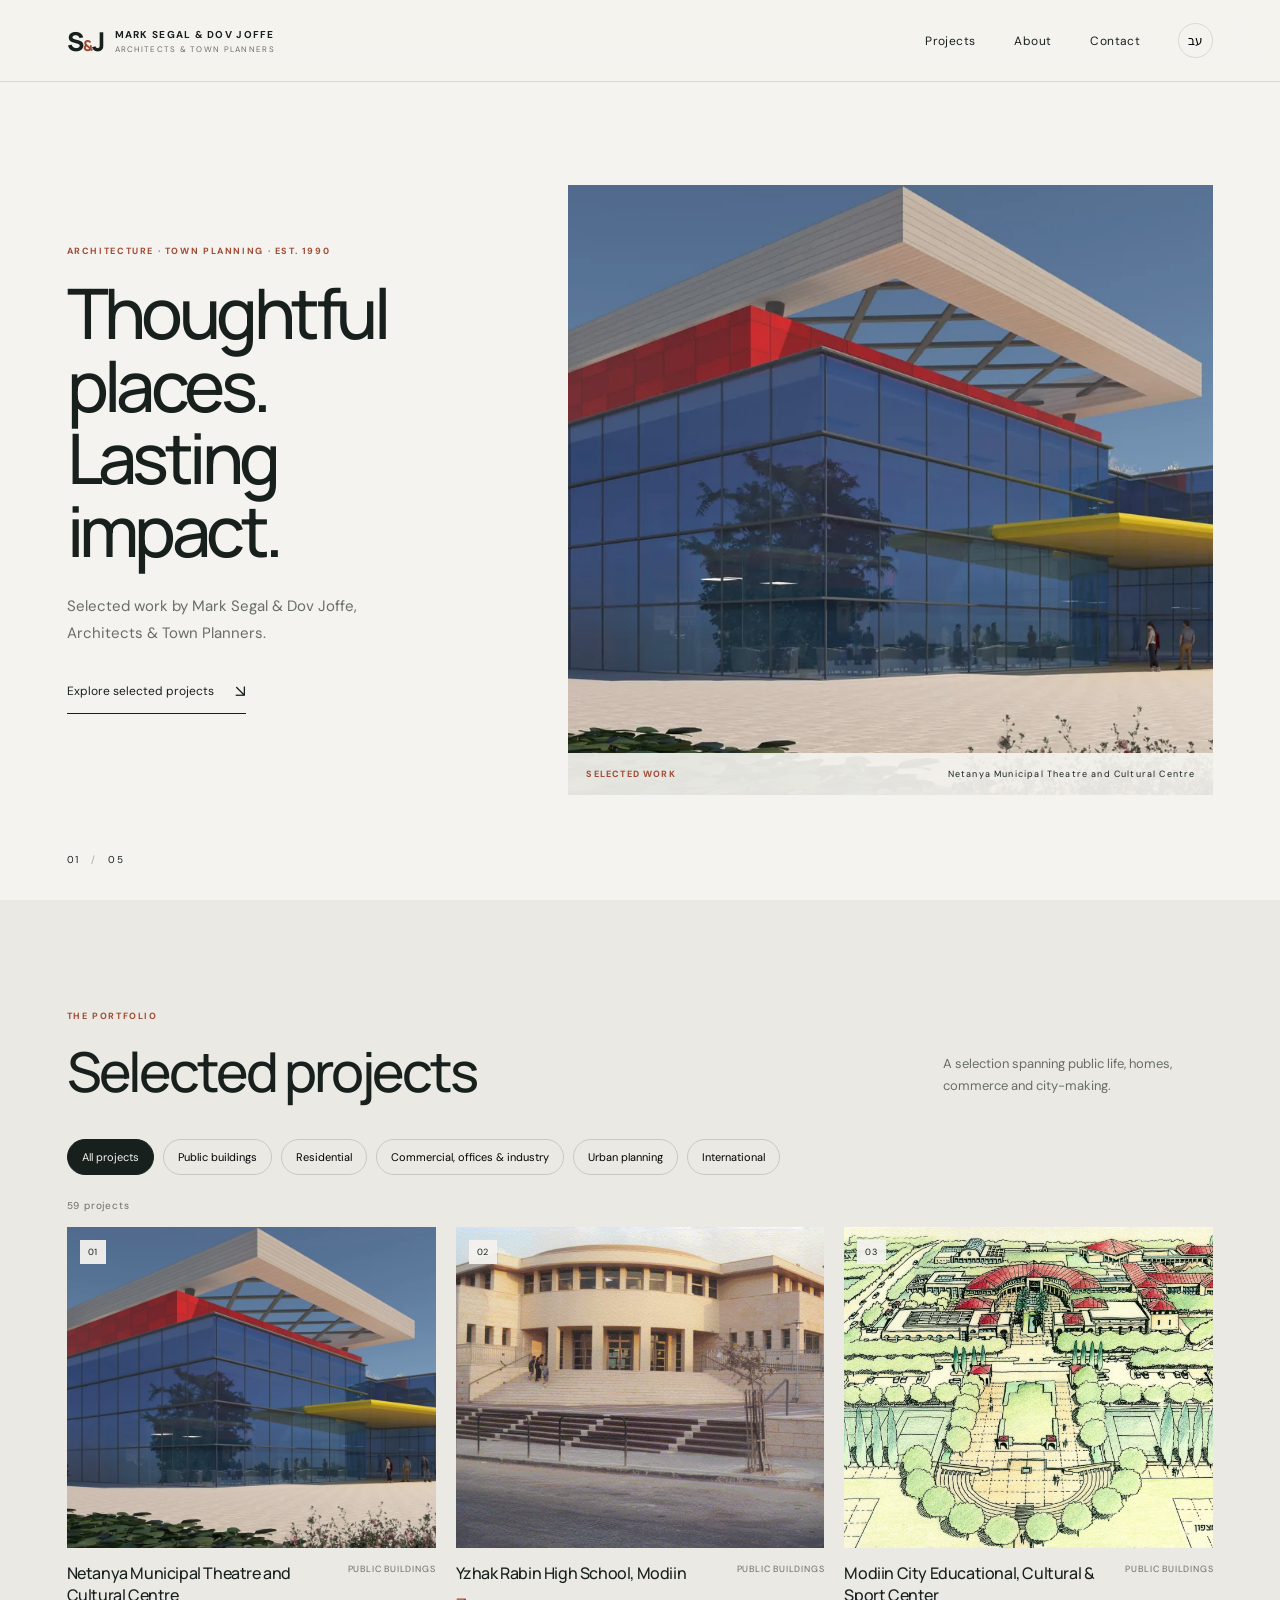
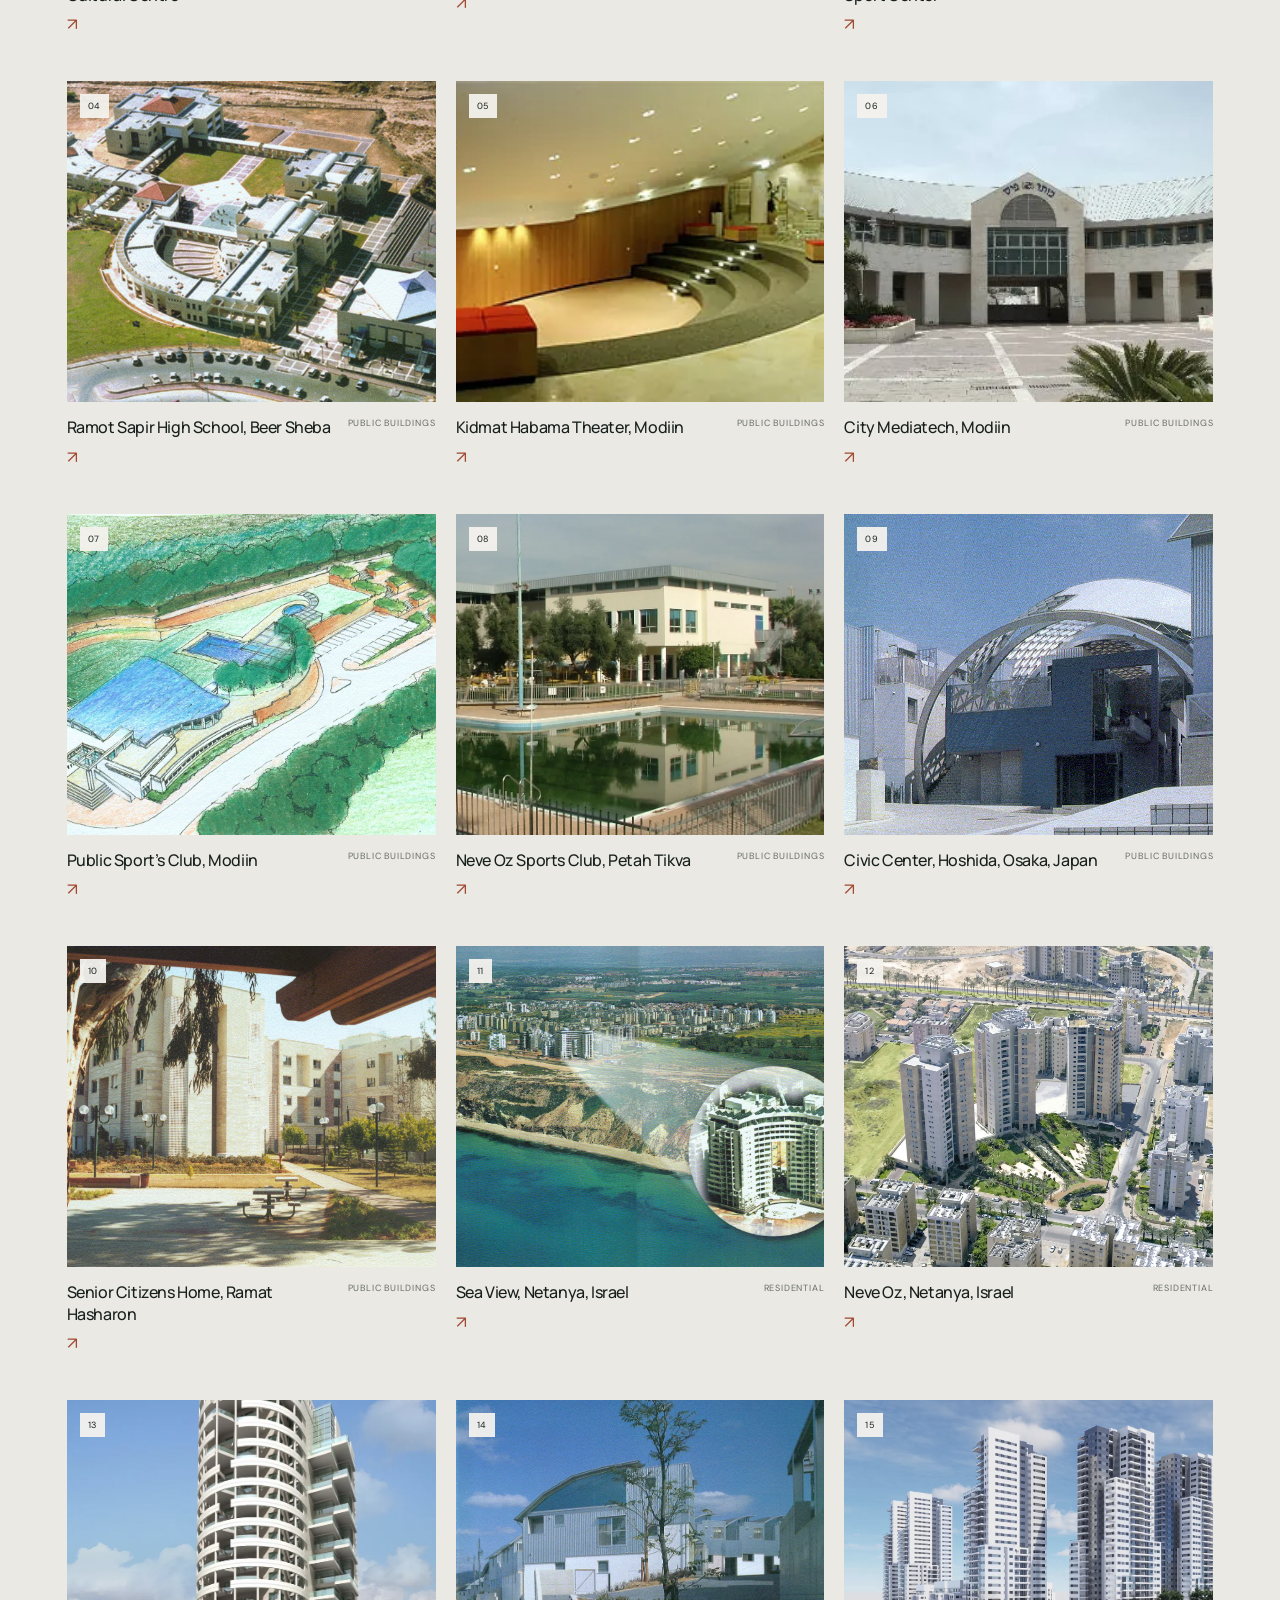
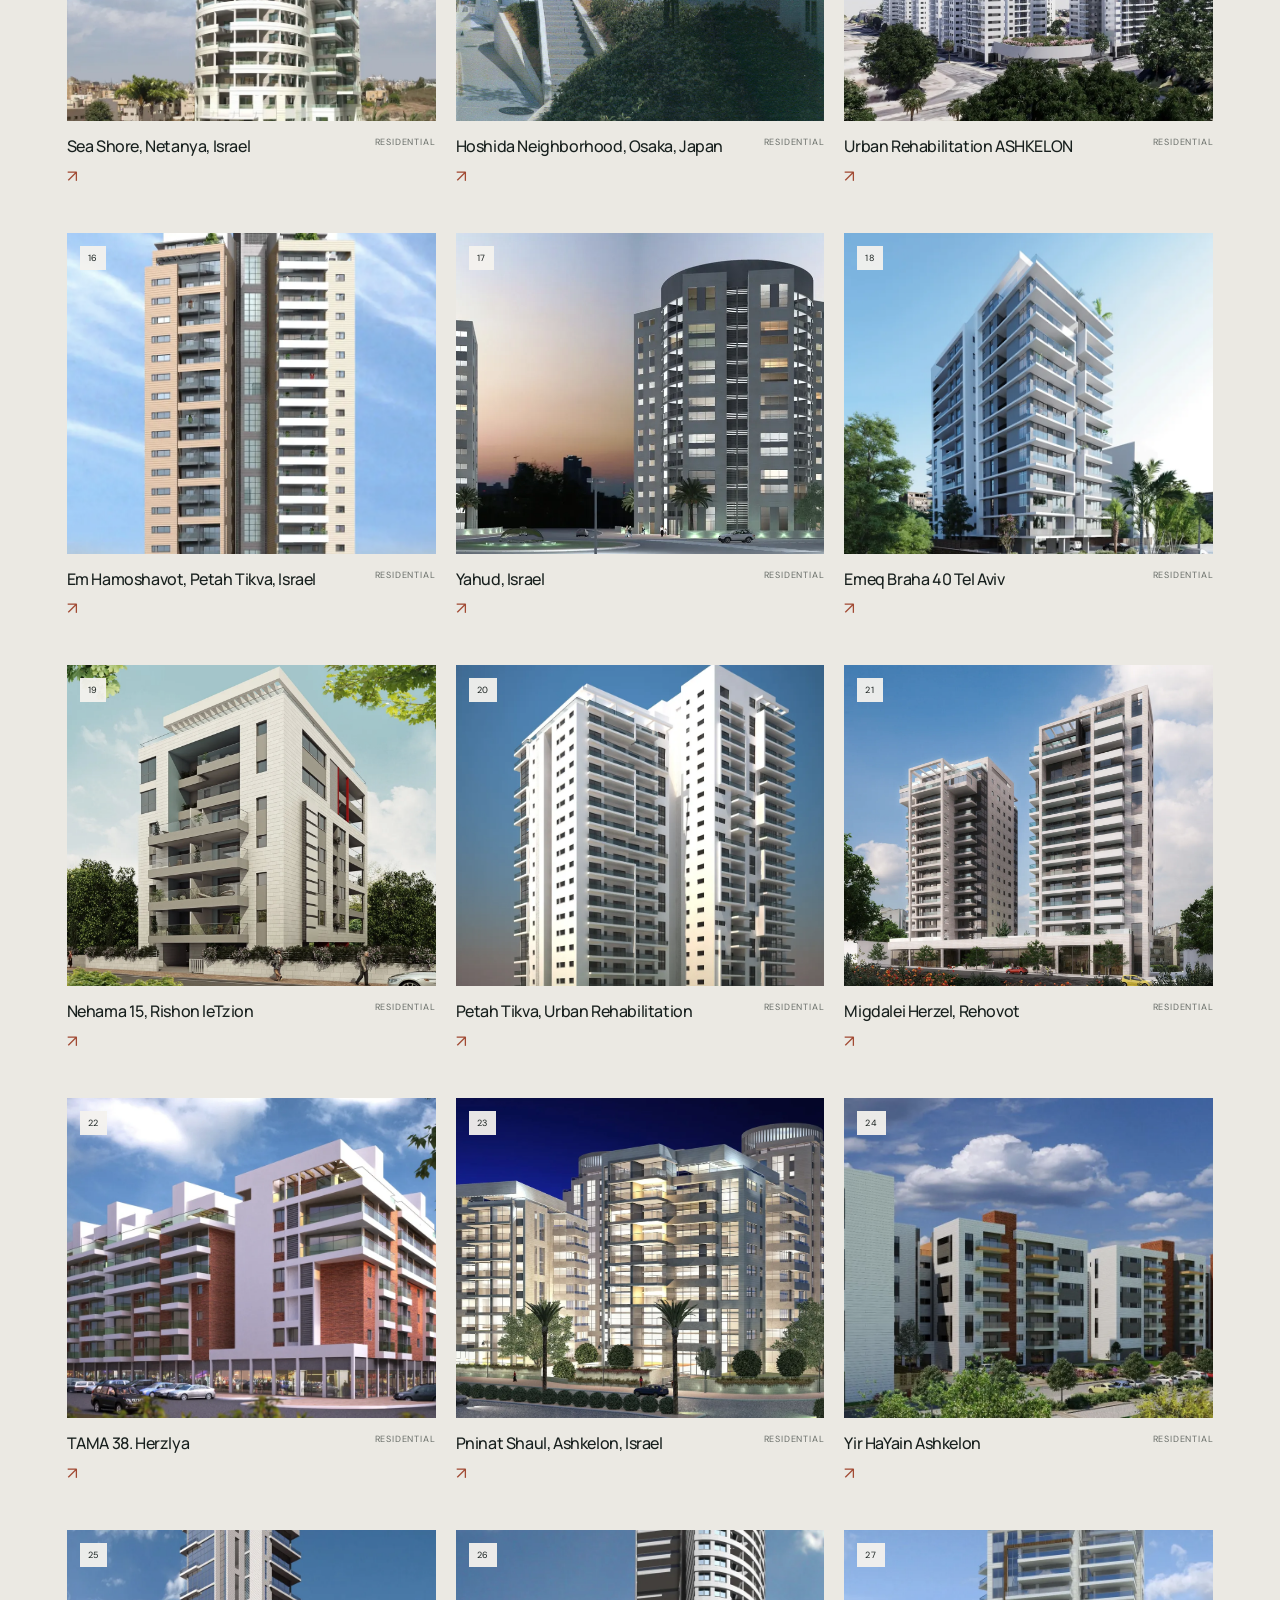
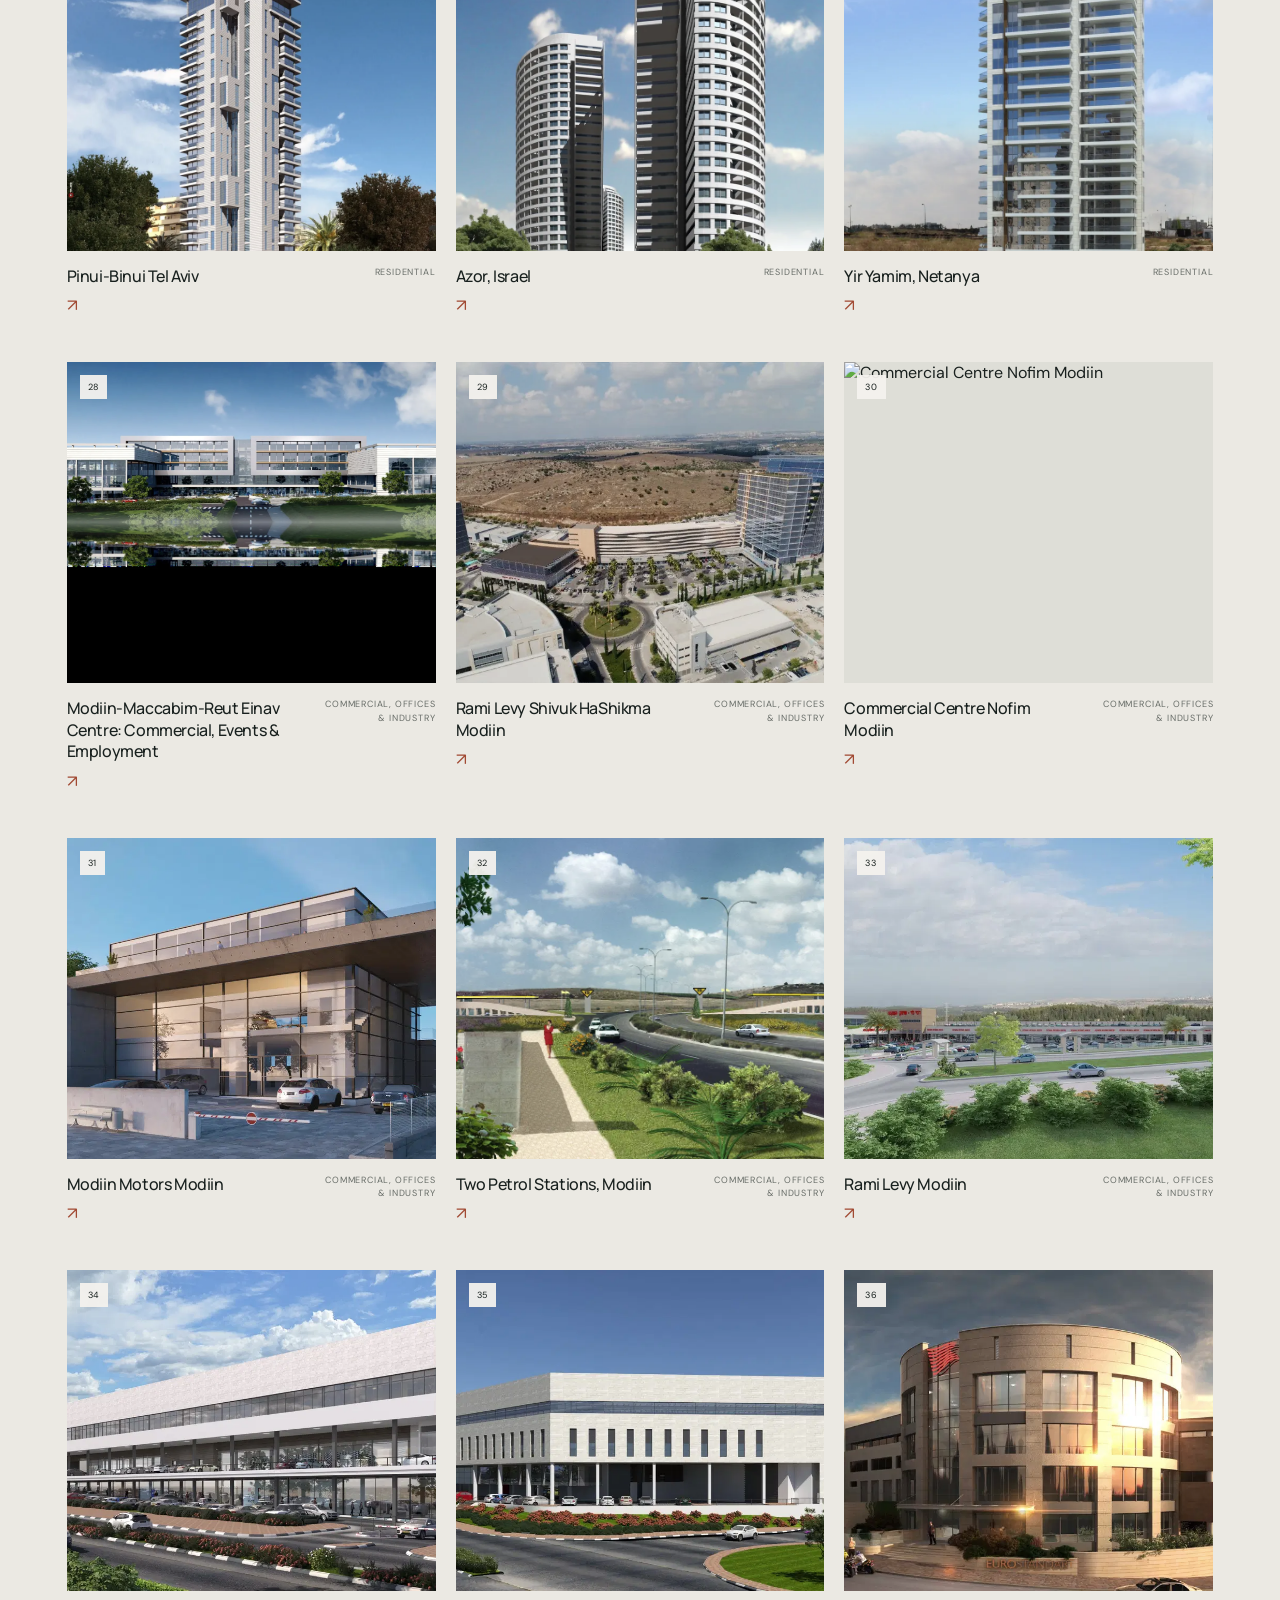
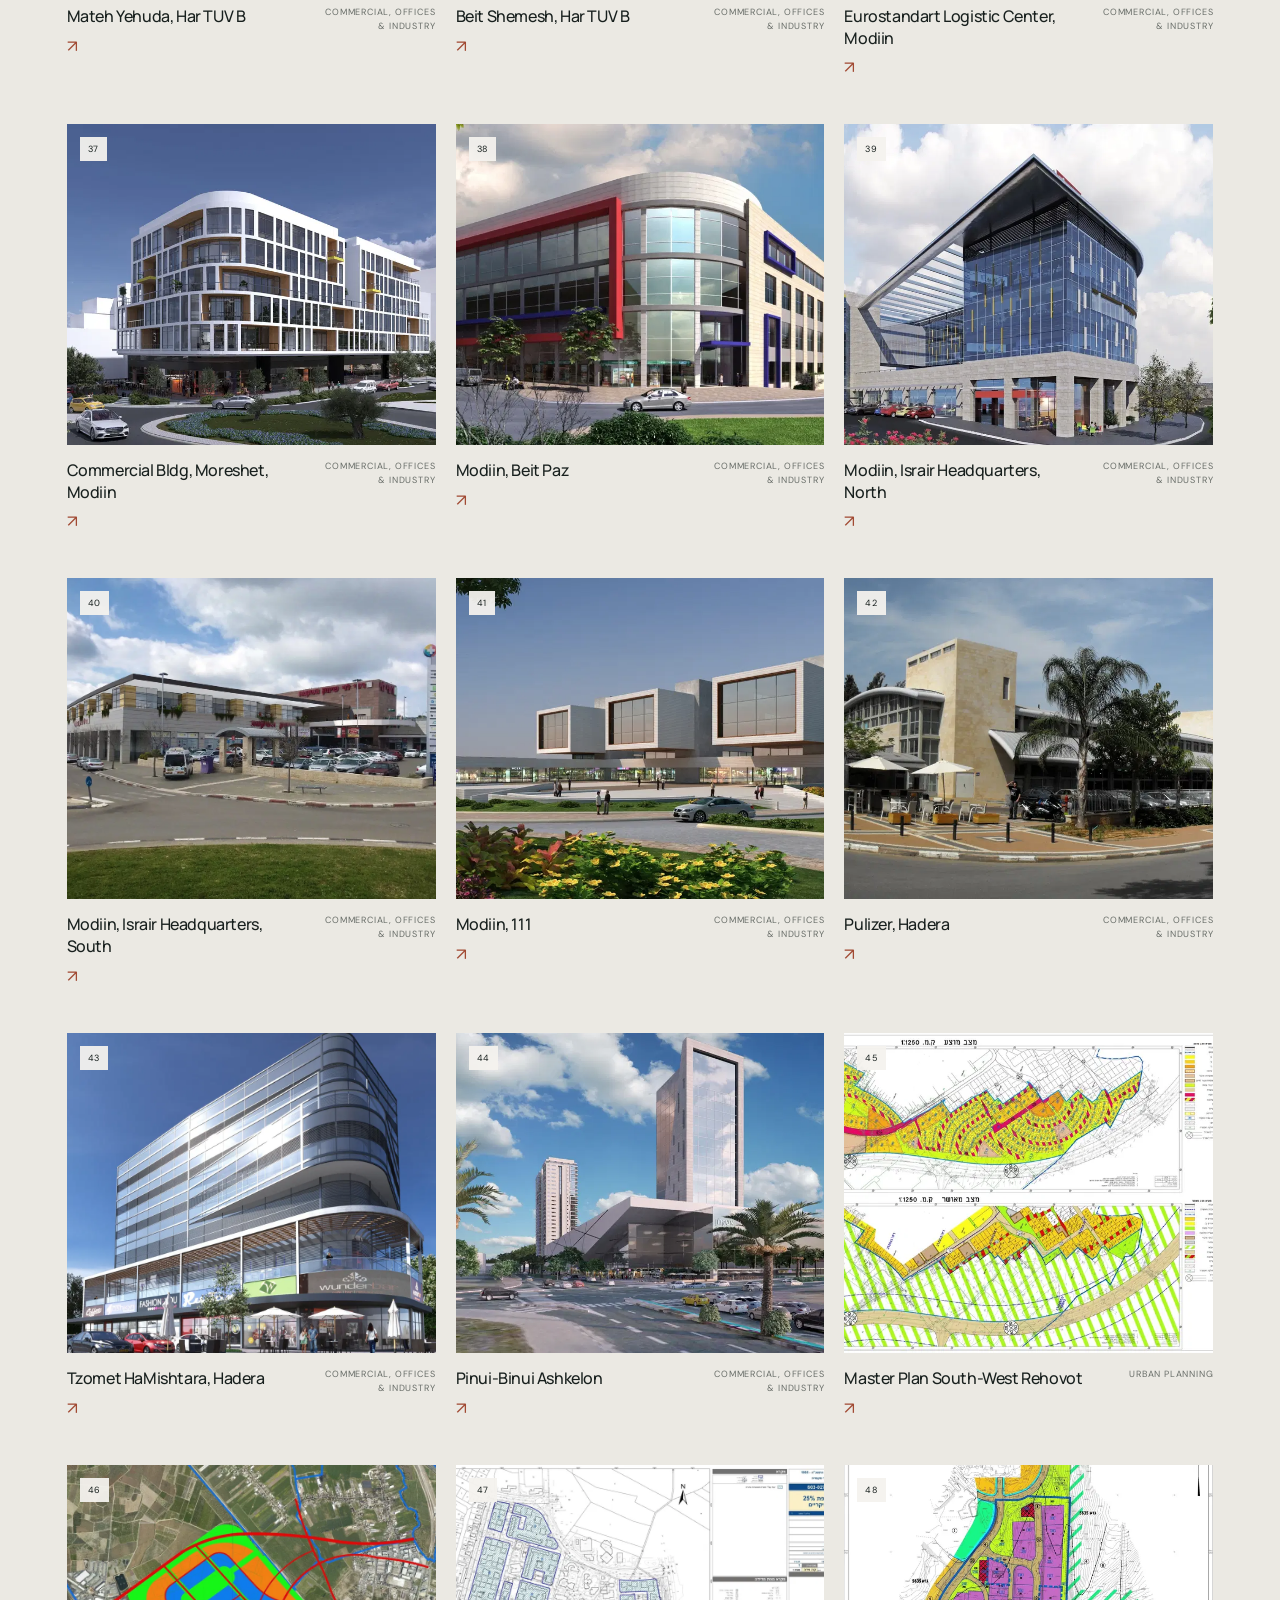
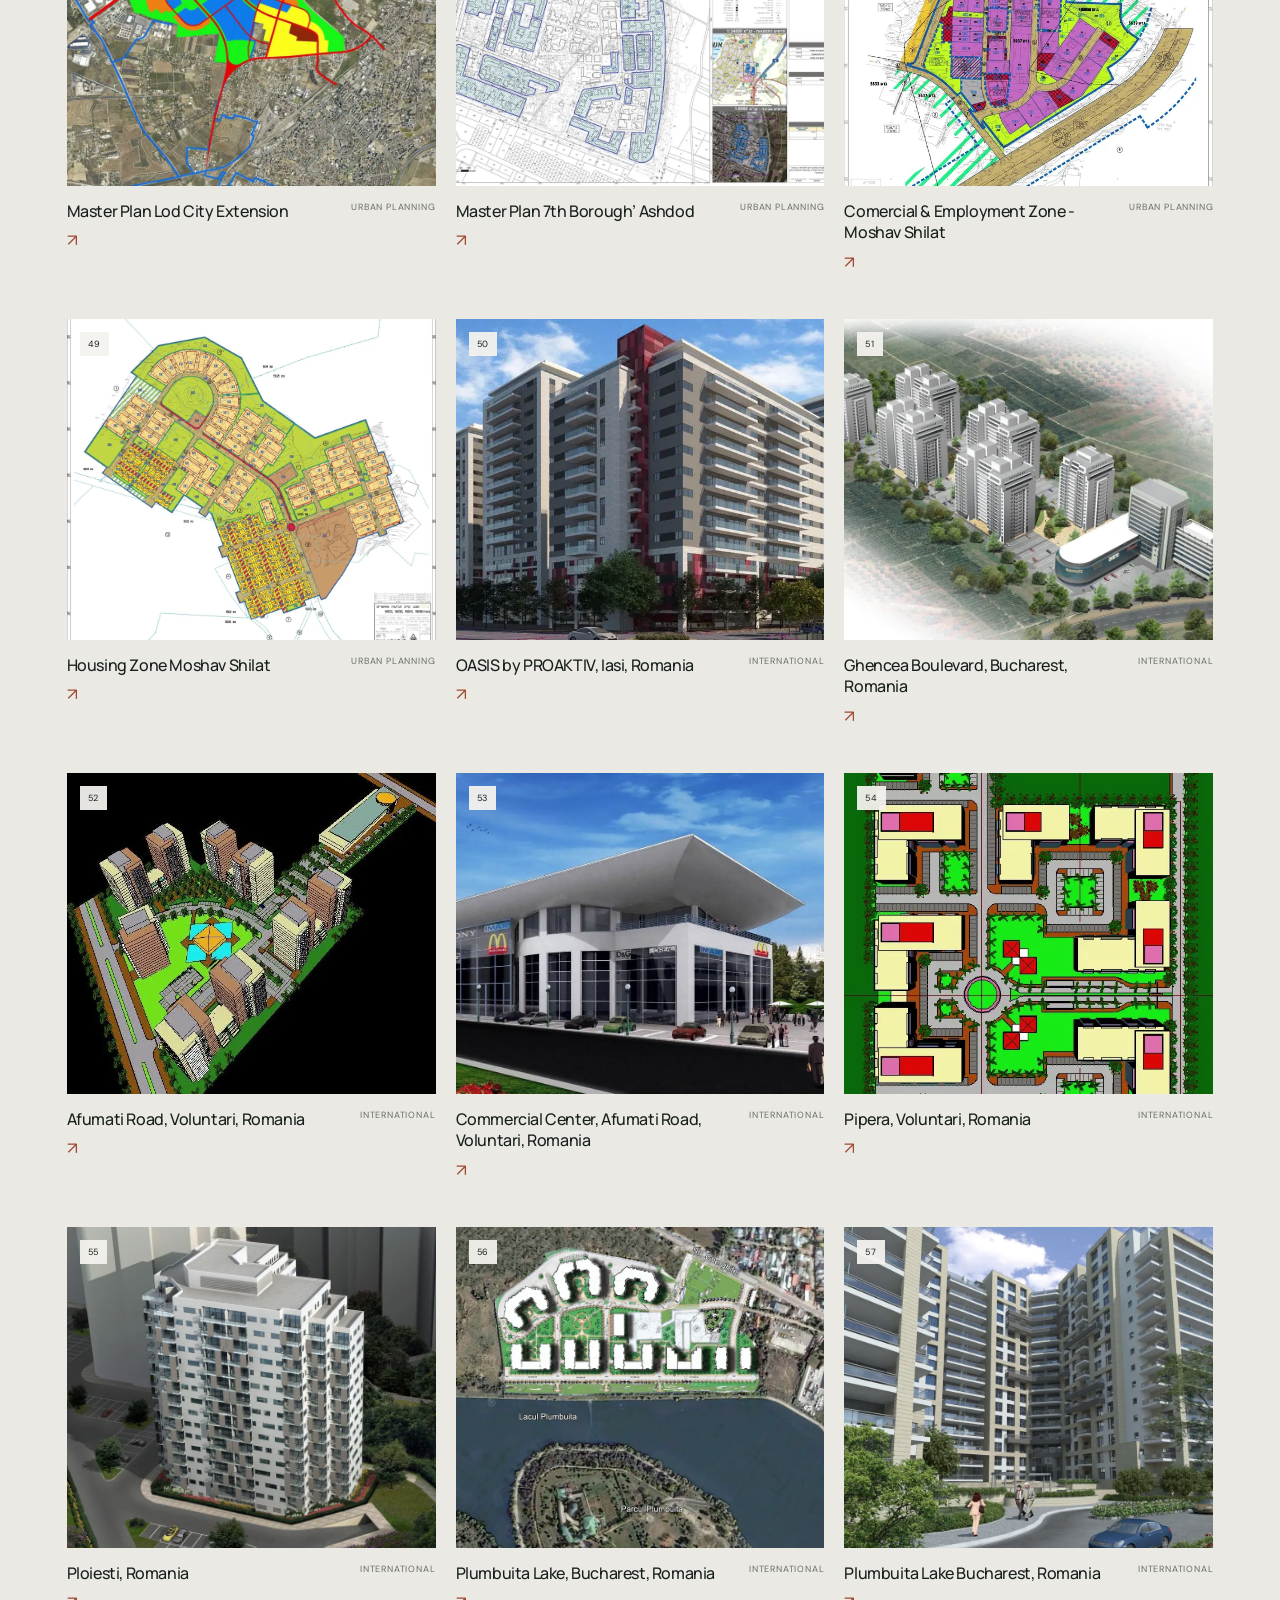
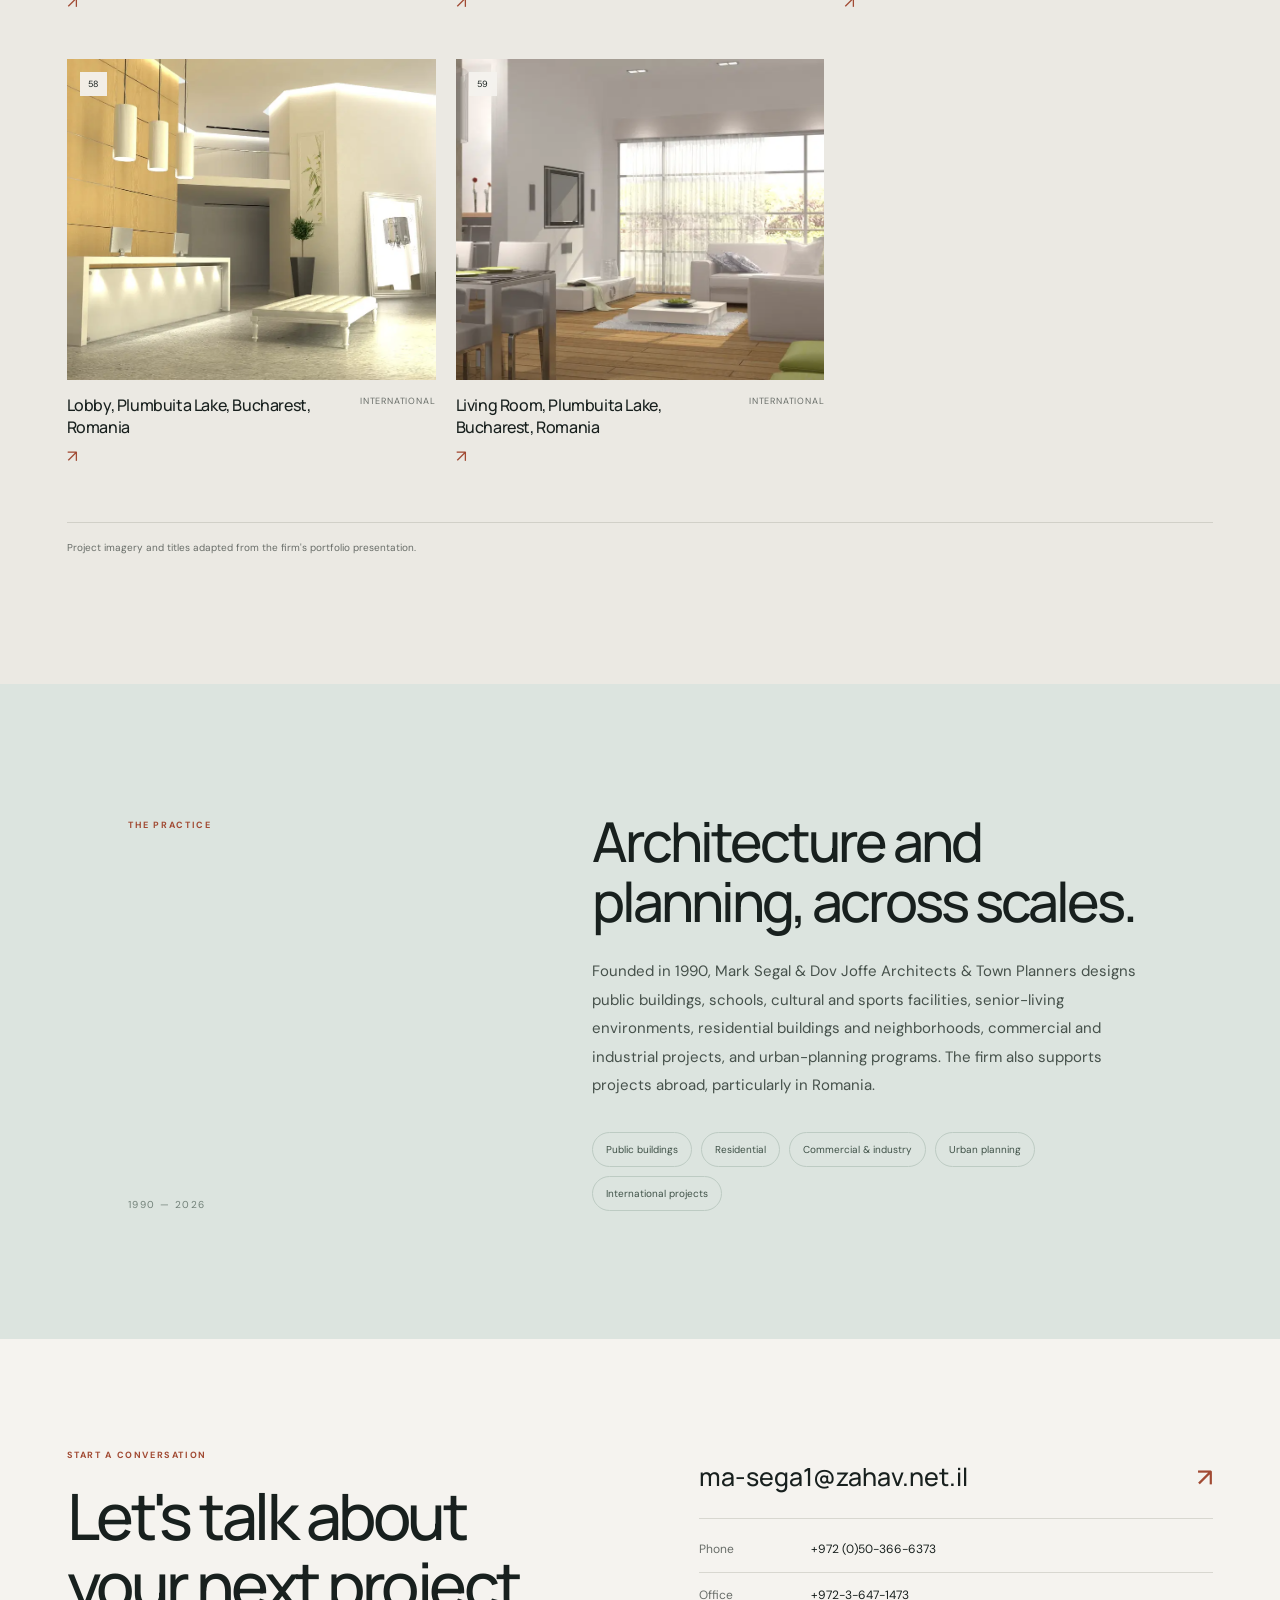
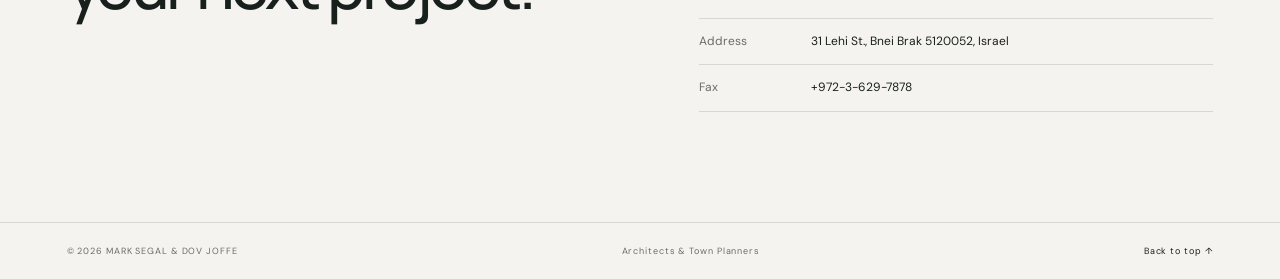
==== index.html @ 023a3163 "Add architect portfolio" ====
<!doctype html>
<html lang="en">
<head>
  <meta charset="utf-8">
  <meta name="viewport" content="width=device-width, initial-scale=1">
  <meta name="theme-color" content="#f5f3ef">
  <meta name="description" content="Selected projects by Mark Segal & Dov Joffe, Architects & Town Planners, established in 1990.">
  <title>Mark Segal & Dov Joffe | Architects & Town Planners</title>
  <link rel="icon" href="assets/favicon.svg" type="image/svg+xml">
  <link rel="stylesheet" href="styles.css">
</head>
<body>
  <header class="site-header">
    <a class="brand" href="#top" aria-label="Mark Segal and Dov Joffe home">
      <span class="brand-mark">S<span>&</span>J</span>
      <span class="brand-name"><strong>MARK SEGAL & DOV JOFFE</strong><small>ARCHITECTS & TOWN PLANNERS</small></span>
    </a>
    <nav class="main-nav" aria-label="Main navigation">
      <a href="#work" data-i18n="navWork">Projects</a>
      <a href="#about" data-i18n="navAbout">About</a>
      <a href="#contact" data-i18n="navContact">Contact</a>
    </nav>
    <button id="languageToggle" class="lang-toggle" type="button" aria-label="Switch language">עב</button>
  </header>

  <main id="top">
    <section class="hero" aria-labelledby="heroTitle">
      <div class="hero-copy">
        <p class="eyebrow" data-i18n="eyebrow">ARCHITECTURE · TOWN PLANNING · EST. 1990</p>
        <h1 id="heroTitle" data-i18n="heroTitle">Thoughtful places.<br>Lasting impact.</h1>
        <p class="hero-intro" data-i18n="heroIntro">Selected work by Mark Segal & Dov Joffe, Architects & Town Planners.</p>
        <a class="text-link" href="#work"><span data-i18n="explore">Explore selected projects</span><span aria-hidden="true">↘</span></a>
      </div>
      <div class="hero-image-wrap">
        <img id="heroImage" class="hero-image" src="" alt="Selected architectural project">
        <div class="hero-image-note"><span data-i18n="selectedWork">SELECTED WORK</span><span id="heroCaption"></span></div>
      </div>
      <div class="hero-index">01 <span>/</span> 05</div>
    </section>

    <section id="work" class="work-section section-wrap">
      <div class="section-heading">
        <div><p class="eyebrow" data-i18n="portfolioEyebrow">THE PORTFOLIO</p><h2 data-i18n="workTitle">Selected projects</h2></div>
        <p class="section-desc" data-i18n="workDesc">A selection spanning public life, homes, commerce and city-making.</p>
      </div>
      <div id="filters" class="filters" aria-label="Filter projects"></div>
      <div id="projectCount" class="project-count" aria-live="polite"></div>
      <div id="projectGrid" class="project-grid"></div>
      <p class="source-note" data-i18n="sourceNote">Project imagery and titles adapted from the firm's portfolio presentation.</p>
    </section>

    <section id="about" class="about-section">
      <div class="about-label"><p class="eyebrow" data-i18n="aboutEyebrow">THE PRACTICE</p><span>1990 — 2026</span></div>
      <div class="about-body"><h2 data-i18n="aboutTitle">Architecture and planning, across scales.</h2><p id="aboutText"></p>
        <div class="expertise-list"><span data-i18n="expertise1">Public buildings</span><span data-i18n="expertise2">Residential</span><span data-i18n="expertise3">Commercial & industry</span><span data-i18n="expertise4">Urban planning</span><span data-i18n="expertise5">International projects</span></div>
      </div>
    </section>

    <section id="contact" class="contact-section section-wrap">
      <div class="contact-heading"><p class="eyebrow" data-i18n="contactEyebrow">START A CONVERSATION</p><h2 data-i18n="contactTitle">Let's talk about<br>your next project.</h2></div>
      <div class="contact-details">
        <a class="contact-email" href="mailto:ma-sega1@zahav.net.il">ma-sega1@zahav.net.il <span aria-hidden="true">↗</span></a>
        <div class="contact-line"><span data-i18n="phone">Phone</span><a href="tel:+972503666373">+972 (0)50-366-6373</a></div>
        <div class="contact-line"><span data-i18n="office">Office</span><a href="tel:+97236471473">+972-3-647-1473</a></div>
        <div class="contact-line"><span data-i18n="address">Address</span><span>31 Lehi St., Bnei Brak 5120052, Israel</span></div>
        <div class="contact-line"><span>Fax</span><span>+972-3-629-7878</span></div>
      </div>
    </section>
  </main>
  <footer class="site-footer"><span>© <span id="year"></span> MARK SEGAL & DOV JOFFE</span><span data-i18n="footerNote">Architects & Town Planners</span><a href="#top" data-i18n="backTop">Back to top ↑</a></footer>

  <dialog id="projectDialog" class="project-dialog" aria-labelledby="dialogTitle">
    <button class="dialog-close" type="button" aria-label="Close project details">×</button>
    <div class="dialog-topline"><span id="dialogCategory"></span><span id="dialogSlide"></span></div>
    <h2 id="dialogTitle"></h2>
    <div id="dialogGallery" class="dialog-gallery"></div>
  </dialog>
  <script src="script.js"></script>
</body>
</html>
---- styles.css ----
@import url('https://fonts.googleapis.com/css2?family=DM+Sans:wght@400;500;600;700&family=Manrope:wght@400;500;600;700;800&display=swap');
:root{--paper:#f5f3ef;--ink:#18201e;--muted:#686d68;--line:#d8d7d0;--accent:#a14a33;--white:#fff;--serif:Georgia,'Times New Roman',serif;--sans:'DM Sans',Arial,sans-serif;--display:Manrope,'DM Sans',Arial,sans-serif;--max:1440px}
*{box-sizing:border-box}html{scroll-behavior:smooth;scroll-padding-top:90px}body{margin:0;background:var(--paper);color:var(--ink);font-family:var(--sans);-webkit-font-smoothing:antialiased}a{color:inherit;text-decoration:none}button{font:inherit}.site-header{height:82px;padding:0 clamp(22px,5.2vw,84px);display:flex;align-items:center;justify-content:space-between;border-bottom:1px solid var(--line);position:sticky;top:0;z-index:20;background:rgba(245,243,239,.94);backdrop-filter:blur(16px)}.brand{display:flex;align-items:center;gap:12px}.brand-mark{font:800 26px/1 var(--display);letter-spacing:-2px}.brand-mark span{color:var(--accent);font-size:15px;margin:0 1px}.brand-name{display:flex;flex-direction:column;gap:3px;letter-spacing:.08em}.brand-name strong{font-size:10px;font-weight:700}.brand-name small{font-size:8px;letter-spacing:.16em;color:var(--muted)}.main-nav{display:flex;gap:clamp(20px,3vw,48px);margin-left:auto;margin-right:38px}.main-nav a,.lang-toggle{font-size:12px;letter-spacing:.04em}.main-nav a{padding:8px 0;position:relative}.main-nav a:after{content:'';height:1px;position:absolute;bottom:0;left:0;right:100%;background:var(--accent);transition:right .2s}.main-nav a:hover:after{right:0}.lang-toggle{border:1px solid var(--line);border-radius:50%;width:35px;height:35px;background:transparent;cursor:pointer}.hero{min-height:calc(100vh - 82px);max-width:var(--max);margin:auto;padding:clamp(34px,5.7vw,90px) clamp(22px,5.2vw,84px) 74px;display:grid;grid-template-columns:.78fr 1.22fr;align-items:center;gap:clamp(36px,7vw,110px);position:relative}.hero-copy{padding-bottom:22px}.eyebrow{font-size:9px;letter-spacing:.18em;font-weight:700;color:var(--accent);margin:0 0 20px}.hero h1{font:500 clamp(42px,5.45vw,79px)/1.04 var(--display);letter-spacing:-.065em;margin:0 0 25px;max-width:560px}.hero-intro{font-size:15px;line-height:1.8;color:var(--muted);max-width:340px;margin:0 0 32px}.text-link{display:inline-flex;align-items:center;gap:21px;border-bottom:1px solid var(--ink);padding:0 0 11px;font-size:12px}.text-link span:last-child{font-size:17px;transition:transform .2s}.text-link:hover span:last-child{transform:translate(3px,3px)}.hero-image-wrap{height:min(63vw,610px);min-height:360px;position:relative;background:#e0ded7}.hero-image{display:block;width:100%;height:100%;object-fit:cover;filter:saturate(.86)}.hero-image-note{display:flex;justify-content:space-between;gap:12px;position:absolute;left:0;right:0;bottom:0;padding:15px 18px;background:rgba(245,243,239,.92);font-size:9px;letter-spacing:.13em}.hero-image-note span:first-child{color:var(--accent);font-weight:700}.hero-index{position:absolute;bottom:34px;left:clamp(22px,5.2vw,84px);font-size:10px;letter-spacing:.15em}.hero-index span{color:#aaa;margin:0 7px}.section-wrap{max-width:var(--max);margin:auto;padding-left:clamp(22px,5.2vw,84px);padding-right:clamp(22px,5.2vw,84px)}.work-section{padding-top:110px;padding-bottom:120px;background:#ebe9e3;max-width:none}.work-section>*{max-width:1272px;margin-left:auto;margin-right:auto}.section-heading{display:flex;align-items:end;justify-content:space-between;gap:30px;margin-bottom:38px}.section-heading h2,.about-body h2,.contact-heading h2{font:500 clamp(38px,4.3vw,60px)/1.08 var(--display);letter-spacing:-.055em;margin:0}.section-desc{color:var(--muted);font-size:13px;line-height:1.7;max-width:270px;margin:0 0 4px}.filters{display:flex;gap:9px;flex-wrap:wrap;margin-bottom:24px}.filter-btn{border:1px solid #c9c8c0;background:transparent;padding:10px 14px;border-radius:30px;font-size:11px;cursor:pointer;transition:background .2s,color .2s,border-color .2s}.filter-btn:hover,.filter-btn.active{background:var(--ink);border-color:var(--ink);color:var(--paper)}.project-count{font-size:10px;color:var(--muted);margin-bottom:15px;letter-spacing:.08em}.project-grid{display:grid;grid-template-columns:repeat(3,minmax(0,1fr));gap:46px 20px}.project-card{min-width:0;cursor:pointer;outline-offset:5px}.project-media{overflow:hidden;background:#deded7;aspect-ratio:1.15/1;position:relative}.project-media img{width:100%;height:100%;display:block;object-fit:cover;transition:transform .5s cubic-bezier(.2,.7,.2,1),filter .3s;filter:saturate(.88)}.project-card:hover .project-media img{transform:scale(1.035);filter:saturate(1)}.project-number{position:absolute;top:13px;left:13px;background:rgba(245,243,239,.94);padding:6px 8px;font-size:9px;letter-spacing:.1em}.project-info{display:flex;align-items:start;justify-content:space-between;gap:14px;padding-top:15px}.project-info h3{font:500 16px/1.35 var(--display);margin:0;letter-spacing:-.025em}.project-category{flex-shrink:0;color:var(--muted);font-size:9px;text-transform:uppercase;letter-spacing:.09em;text-align:right;max-width:120px;line-height:1.5}.project-open{font-size:17px;color:var(--accent);display:inline-block;margin-top:7px}.source-note{margin-top:55px!important;font-size:10px;color:var(--muted);border-top:1px solid #d1d0c8;padding-top:18px}.about-section{display:grid;grid-template-columns:.75fr 1.25fr;gap:clamp(38px,10vw,150px);padding:clamp(70px,10vw,145px) clamp(22px,10vw,150px);background:#dce4df}.about-label{display:flex;flex-direction:column;justify-content:space-between;align-items:flex-start}.about-label .eyebrow{margin-top:7px}.about-label span{color:#718078;font-size:10px;letter-spacing:.14em}.about-body h2{max-width:650px;margin-bottom:26px}.about-body>p{max-width:690px;font-size:15px;line-height:1.9;color:#46514b;margin:0 0 32px}.expertise-list{display:flex;flex-wrap:wrap;gap:9px}.expertise-list span{border:1px solid #bdcbc3;border-radius:30px;padding:10px 13px;color:#3f5147;font-size:10px}.contact-section{padding-top:110px;padding-bottom:110px;display:grid;grid-template-columns:1fr .9fr;gap:60px}.contact-heading h2{font-size:clamp(44px,5vw,70px)}.contact-details{padding-top:10px}.contact-email{font:500 clamp(17px,2.1vw,25px)/1.4 var(--display);display:flex;justify-content:space-between;gap:20px;padding-bottom:24px;border-bottom:1px solid var(--line);margin-bottom:8px}.contact-email span{color:var(--accent)}.contact-line{display:grid;grid-template-columns:100px 1fr;gap:12px;padding:13px 0;border-bottom:1px solid var(--line);font-size:12px;line-height:1.6}.contact-line>span:first-child{color:var(--muted)}.contact-line a:hover,.contact-email:hover{color:var(--accent)}.site-footer{border-top:1px solid var(--line);padding:22px clamp(22px,5.2vw,84px);display:flex;justify-content:space-between;gap:20px;font-size:9px;letter-spacing:.1em;color:var(--muted)}.site-footer a{color:var(--ink)}.project-dialog{border:0;padding:clamp(22px,4vw,55px);background:var(--paper);color:var(--ink);width:min(1000px,calc(100% - 28px));max-height:90vh;overflow:auto;box-shadow:0 20px 90px #161a182d}.project-dialog::backdrop{background:rgba(17,22,20,.72);backdrop-filter:blur(4px)}.dialog-close{position:sticky;top:0;float:right;z-index:2;width:39px;height:39px;border:1px solid var(--line);border-radius:50%;background:var(--paper);font-size:26px;line-height:1;cursor:pointer}.dialog-topline{display:flex;gap:18px;justify-content:space-between;clear:both;padding-top:15px;font-size:9px;letter-spacing:.12em;color:var(--accent);text-transform:uppercase}.project-dialog h2{font:500 clamp(31px,4vw,51px)/1.12 var(--display);letter-spacing:-.045em;margin:18px 0 25px;max-width:760px}.dialog-gallery{display:grid;grid-template-columns:repeat(2,minmax(0,1fr));gap:12px}.dialog-gallery img{display:block;width:100%;height:auto;min-height:140px;max-height:520px;object-fit:contain;background:#e7e5df}.dialog-gallery img:first-child:nth-last-child(odd){grid-column:1/-1}.empty-state{padding:40px 0;color:var(--muted)}[dir=rtl] .site-header{direction:rtl}[dir=rtl] .main-nav{margin-right:auto;margin-left:38px}[dir=rtl] .hero,[dir=rtl] .section-heading,[dir=rtl] .project-info,[dir=rtl] .contact-section{direction:rtl}[dir=rtl] .hero-index{left:auto;right:clamp(22px,5.2vw,84px)}[dir=rtl] .project-number{left:auto;right:13px}[dir=rtl] .project-category{text-align:left}[dir=rtl] .dialog-topline{direction:rtl}
@media(max-width:900px){.hero{grid-template-columns:.8fr 1.2fr;gap:30px}.hero h1{font-size:clamp(38px,6vw,58px)}.hero-image-wrap{min-height:320px}.project-grid{grid-template-columns:repeat(2,minmax(0,1fr))}.about-section{padding-left:clamp(22px,5vw,55px);padding-right:clamp(22px,5vw,55px);gap:40px}.contact-section{gap:32px}}
@media(max-width:620px){.site-header{height:70px;padding:0 18px}.brand{gap:8px}.brand-mark{font-size:22px}.brand-name strong{font-size:8px}.brand-name small{font-size:7px}.main-nav{gap:13px;margin-right:16px}.main-nav a{font-size:10px}.lang-toggle{width:31px;height:31px;font-size:11px}.hero{min-height:auto;grid-template-columns:1fr;gap:35px;padding:58px 20px 70px}.hero h1{font-size:clamp(45px,12vw,65px)}.hero-intro{font-size:14px}.hero-image-wrap{height:105vw;min-height:320px;max-height:530px}.hero-index{bottom:25px;left:20px}.section-wrap{padding-left:20px;padding-right:20px}.work-section{padding-top:75px;padding-bottom:80px}.section-heading{display:block;margin-bottom:28px}.section-heading h2{font-size:43px}.section-desc{margin-top:15px}.project-grid{gap:32px 12px}.project-media{aspect-ratio:.84/1}.project-info{display:block;padding-top:10px}.project-info h3{font-size:14px}.project-category{text-align:left;max-width:none;margin-top:6px}.project-open{display:none}.about-section{grid-template-columns:1fr;gap:25px;padding:75px 20px}.about-label{flex-direction:row;align-items:center}.about-label .eyebrow{margin:0}.about-label span{font-size:9px}.about-body h2{font-size:43px}.about-body>p{font-size:14px}.contact-section{grid-template-columns:1fr;gap:38px;padding-top:80px;padding-bottom:75px}.contact-heading h2{font-size:48px}.contact-email{font-size:18px}.contact-line{grid-template-columns:75px 1fr;font-size:11px}.site-footer{padding:20px;flex-wrap:wrap;gap:11px;font-size:8px}.site-footer span:nth-child(2){display:none}.dialog-gallery{grid-template-columns:1fr}.project-dialog{padding:20px}.dialog-gallery img{max-height:none}[dir=rtl] .hero-index{left:auto;right:20px}[dir=rtl] .project-category{text-align:right}}
@media(prefers-reduced-motion:reduce){*,*:before,*:after{scroll-behavior:auto!important;transition:none!important}}
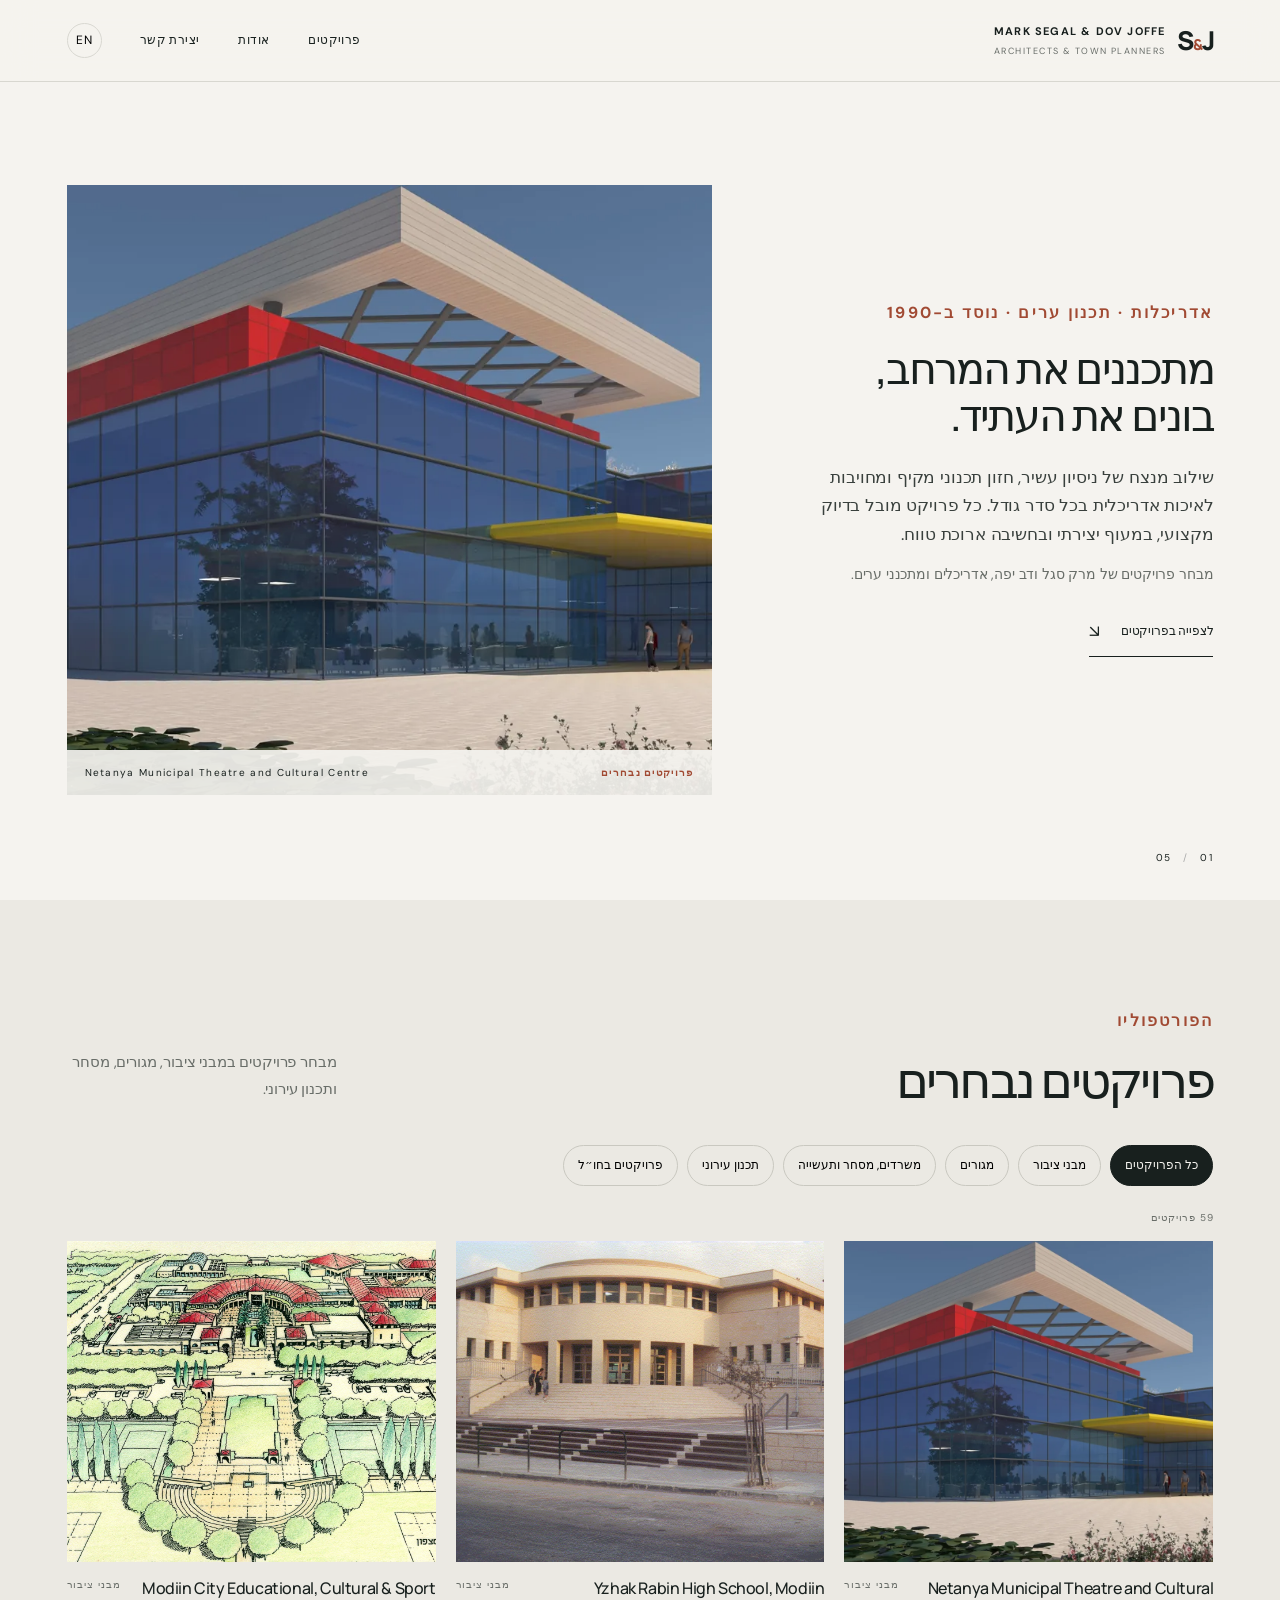
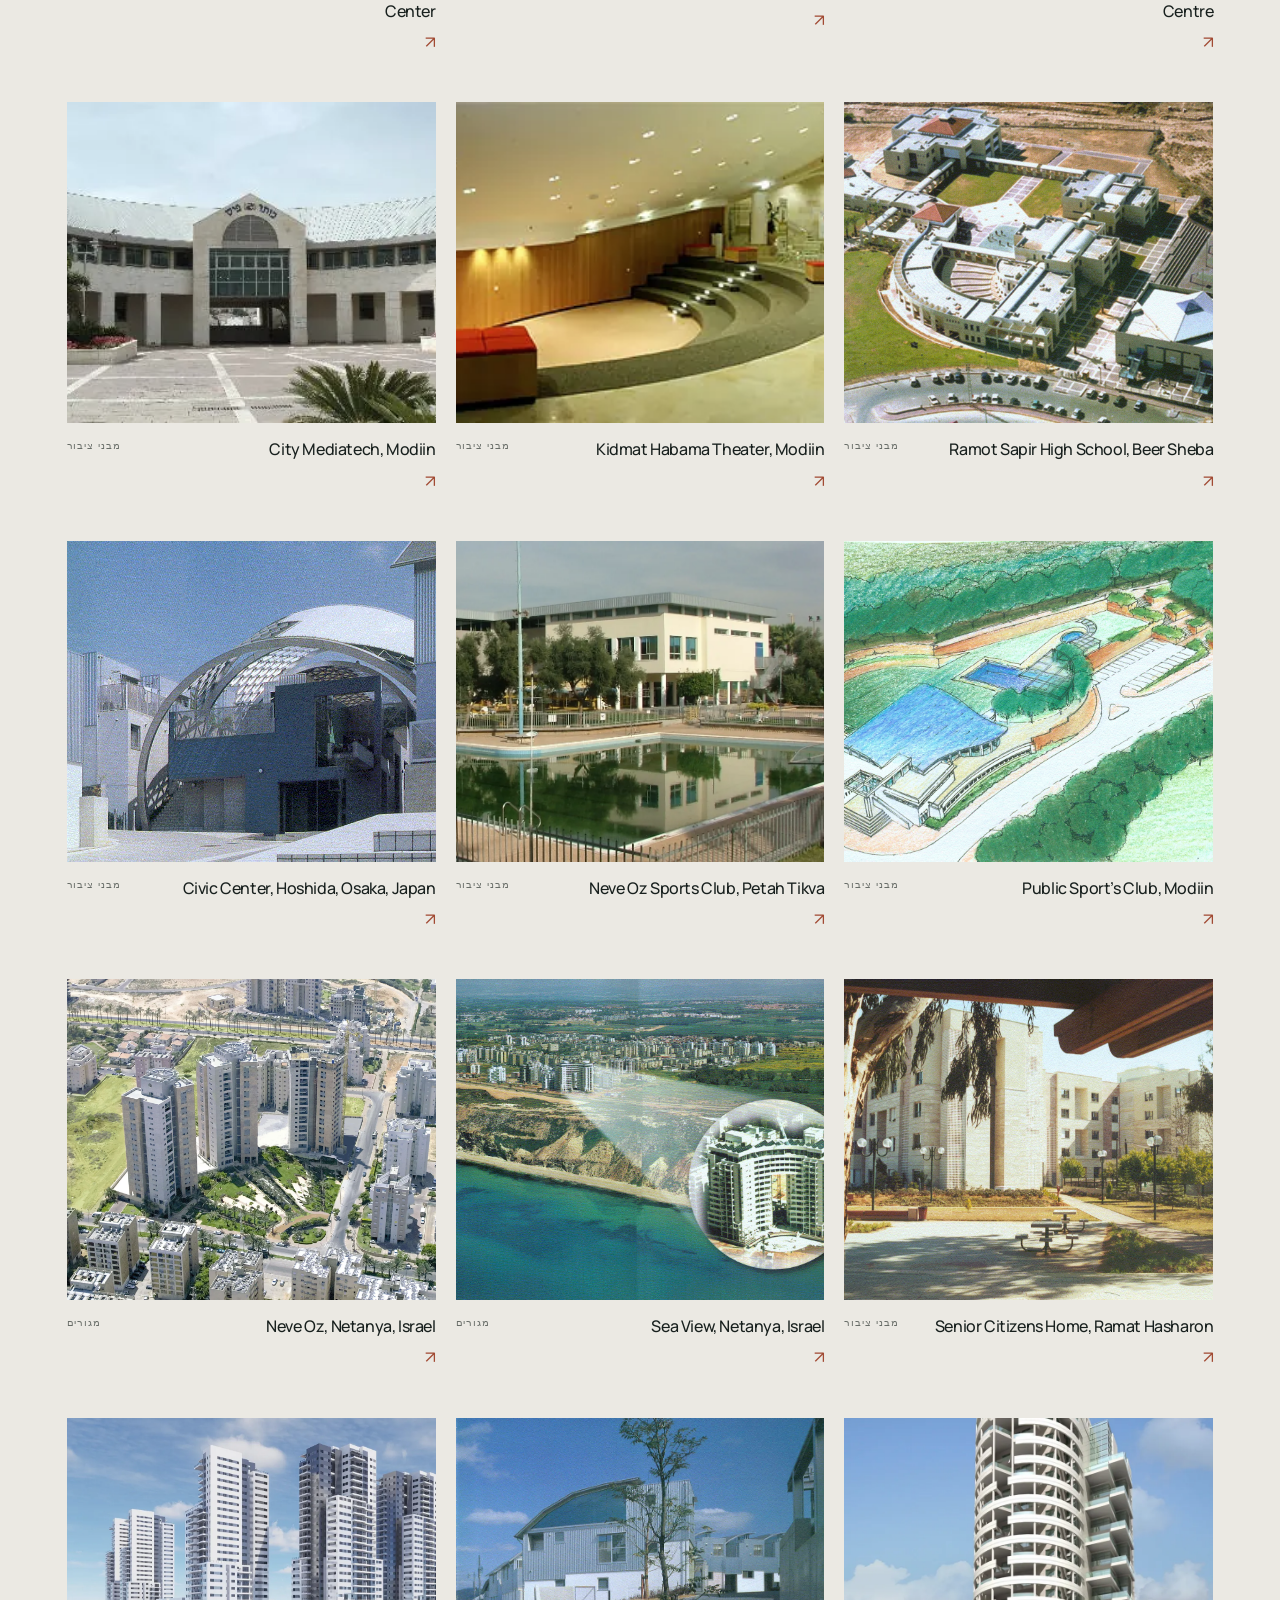
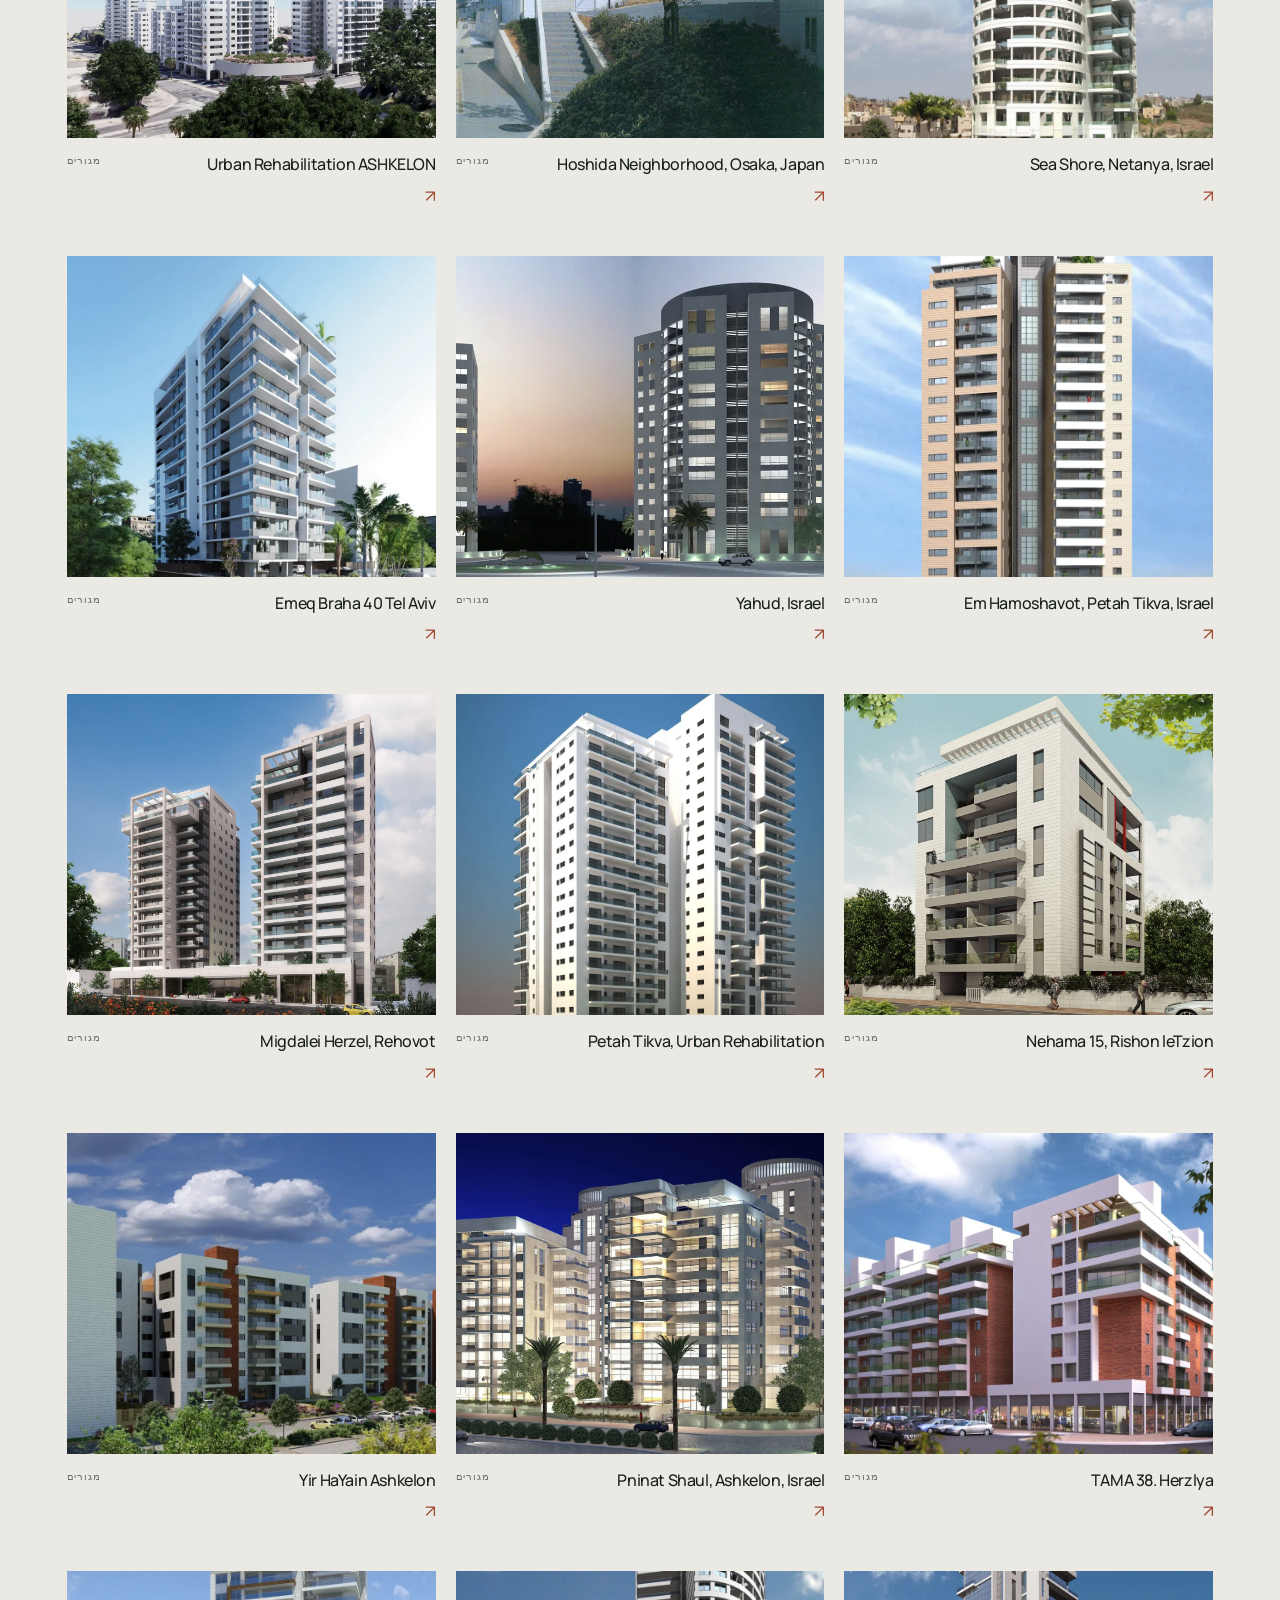
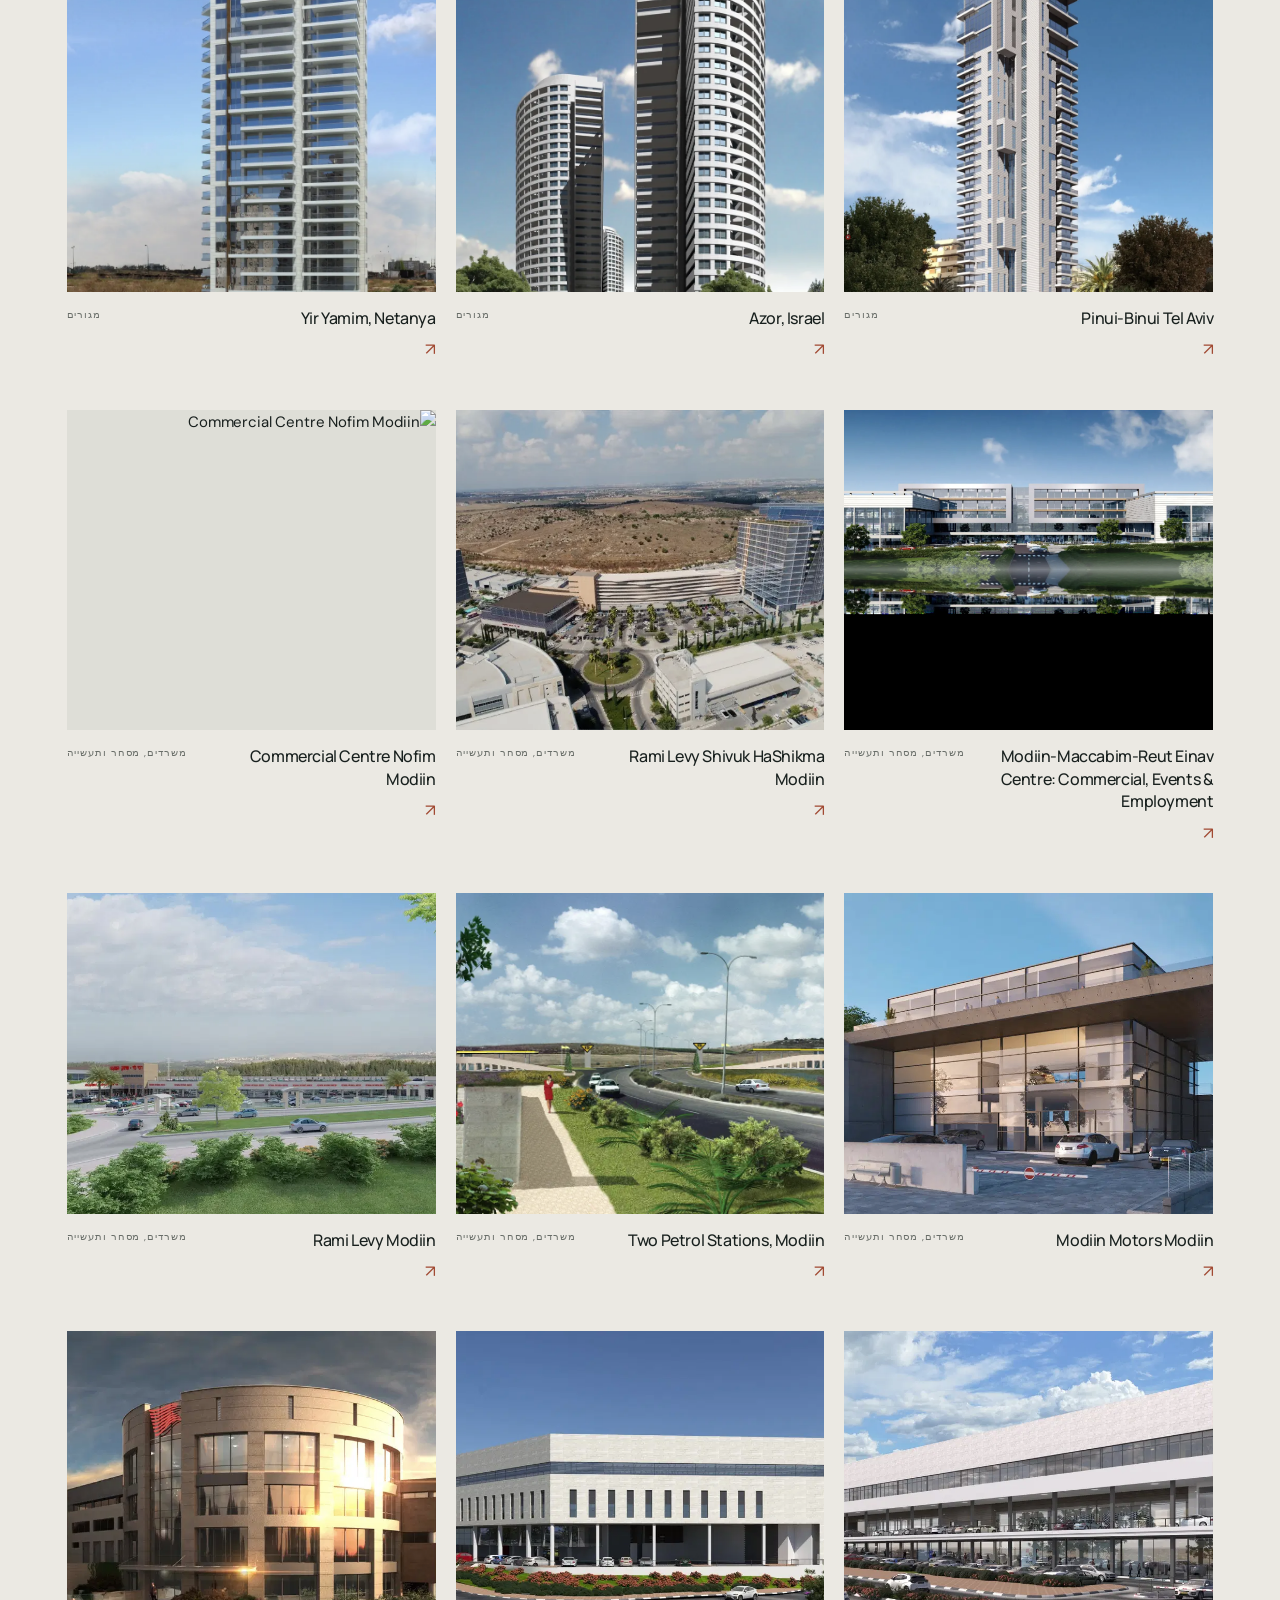
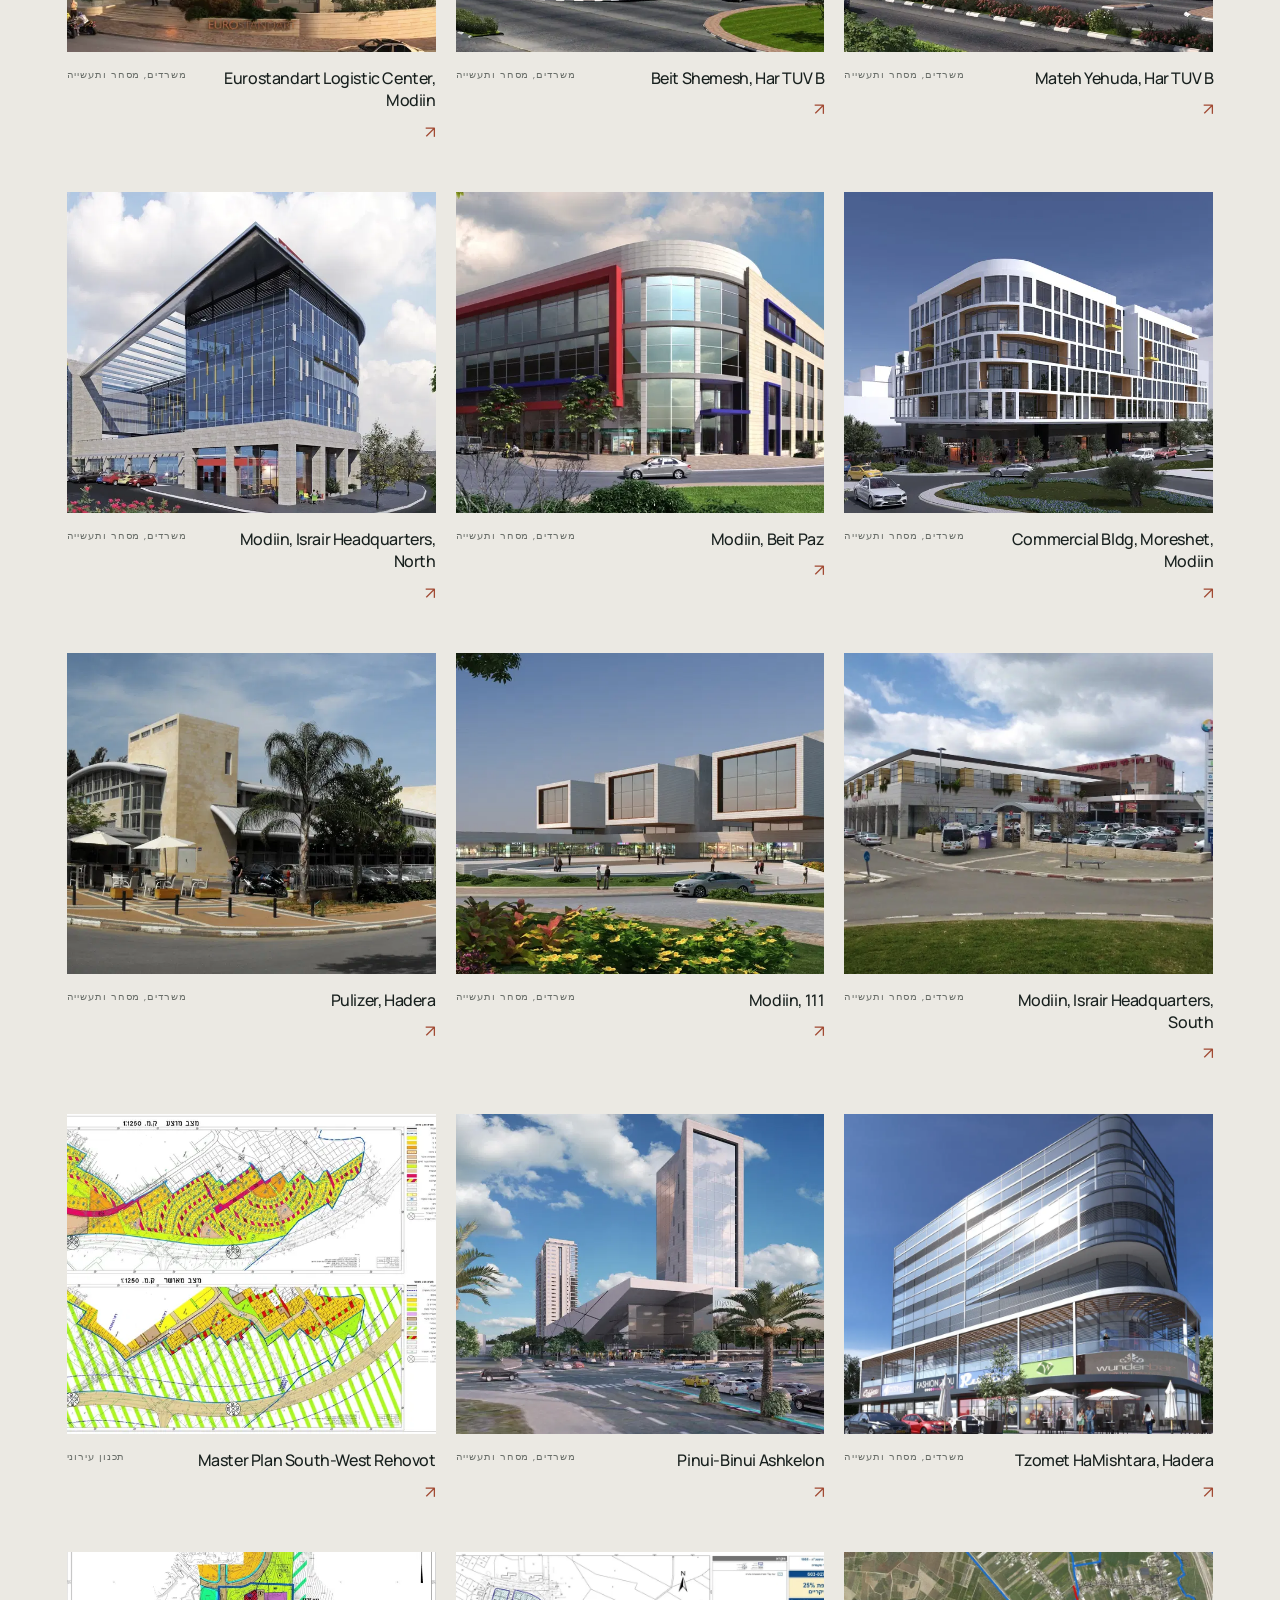
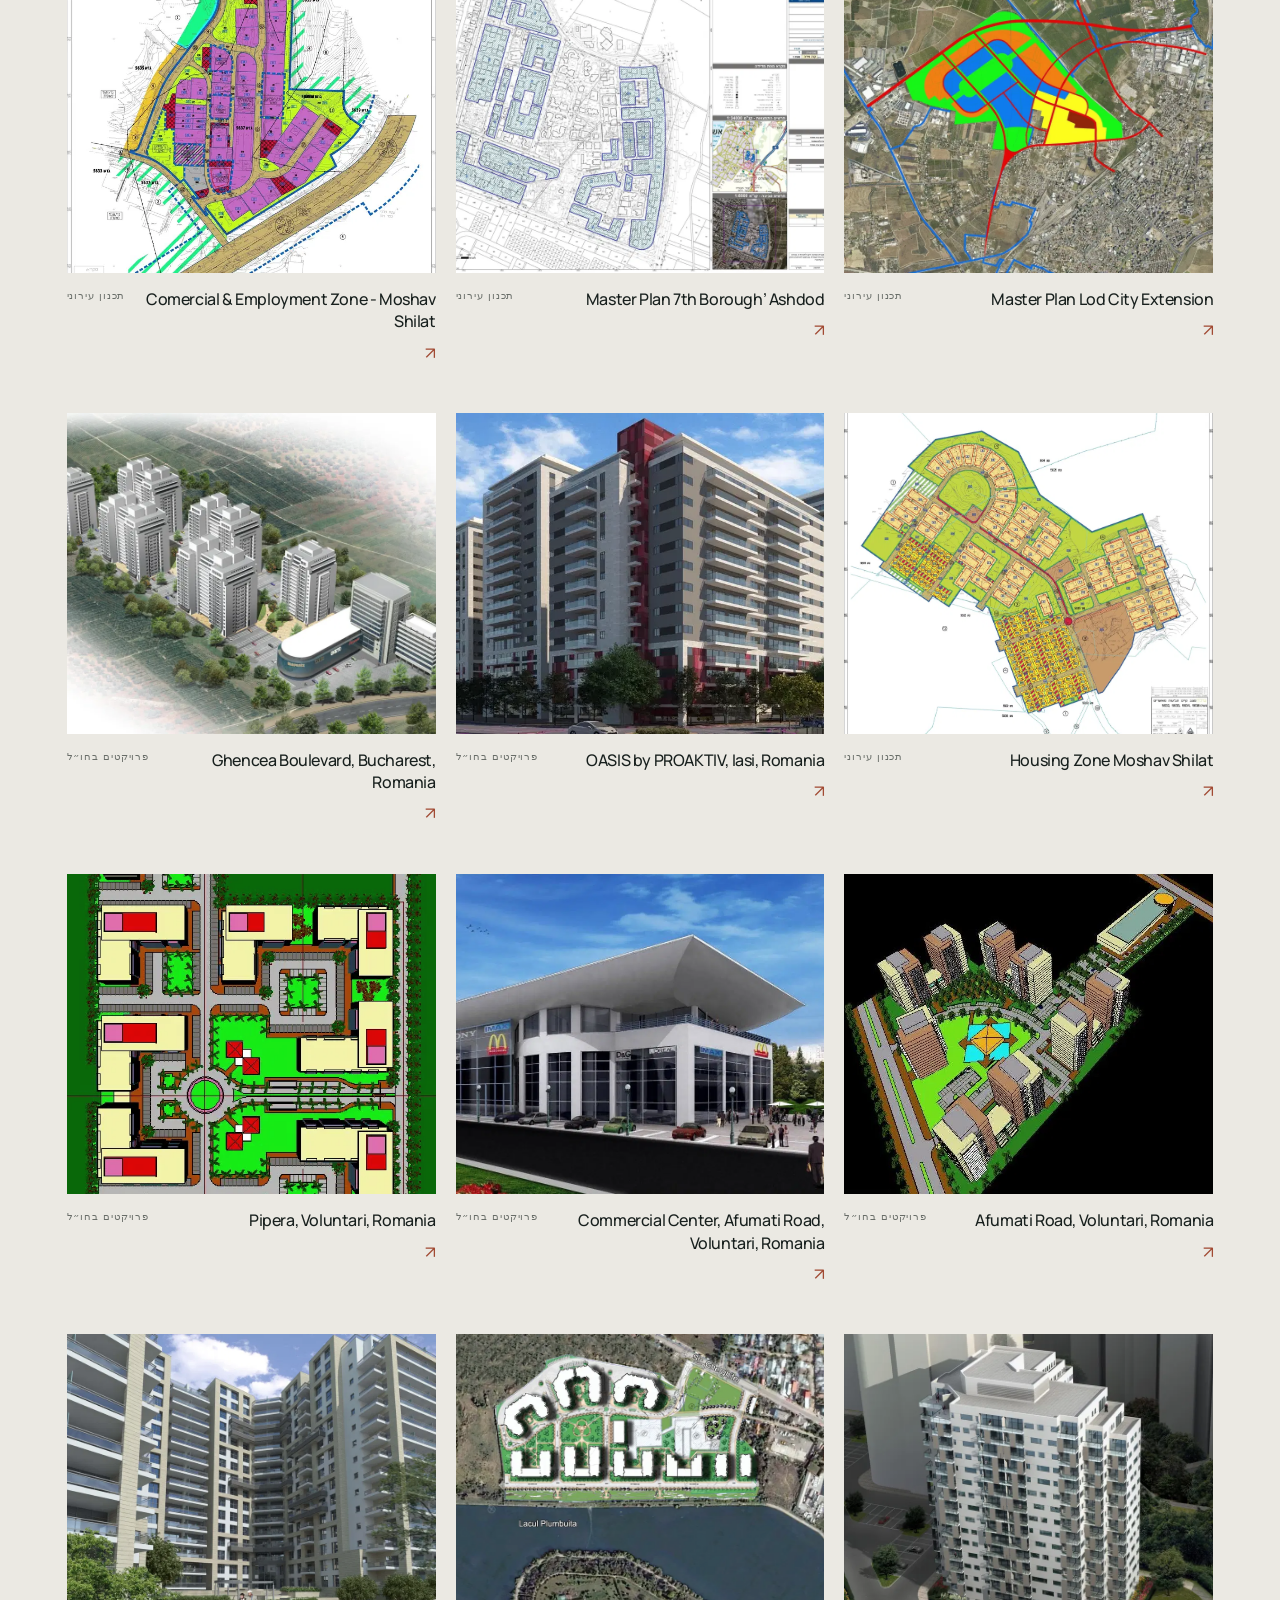
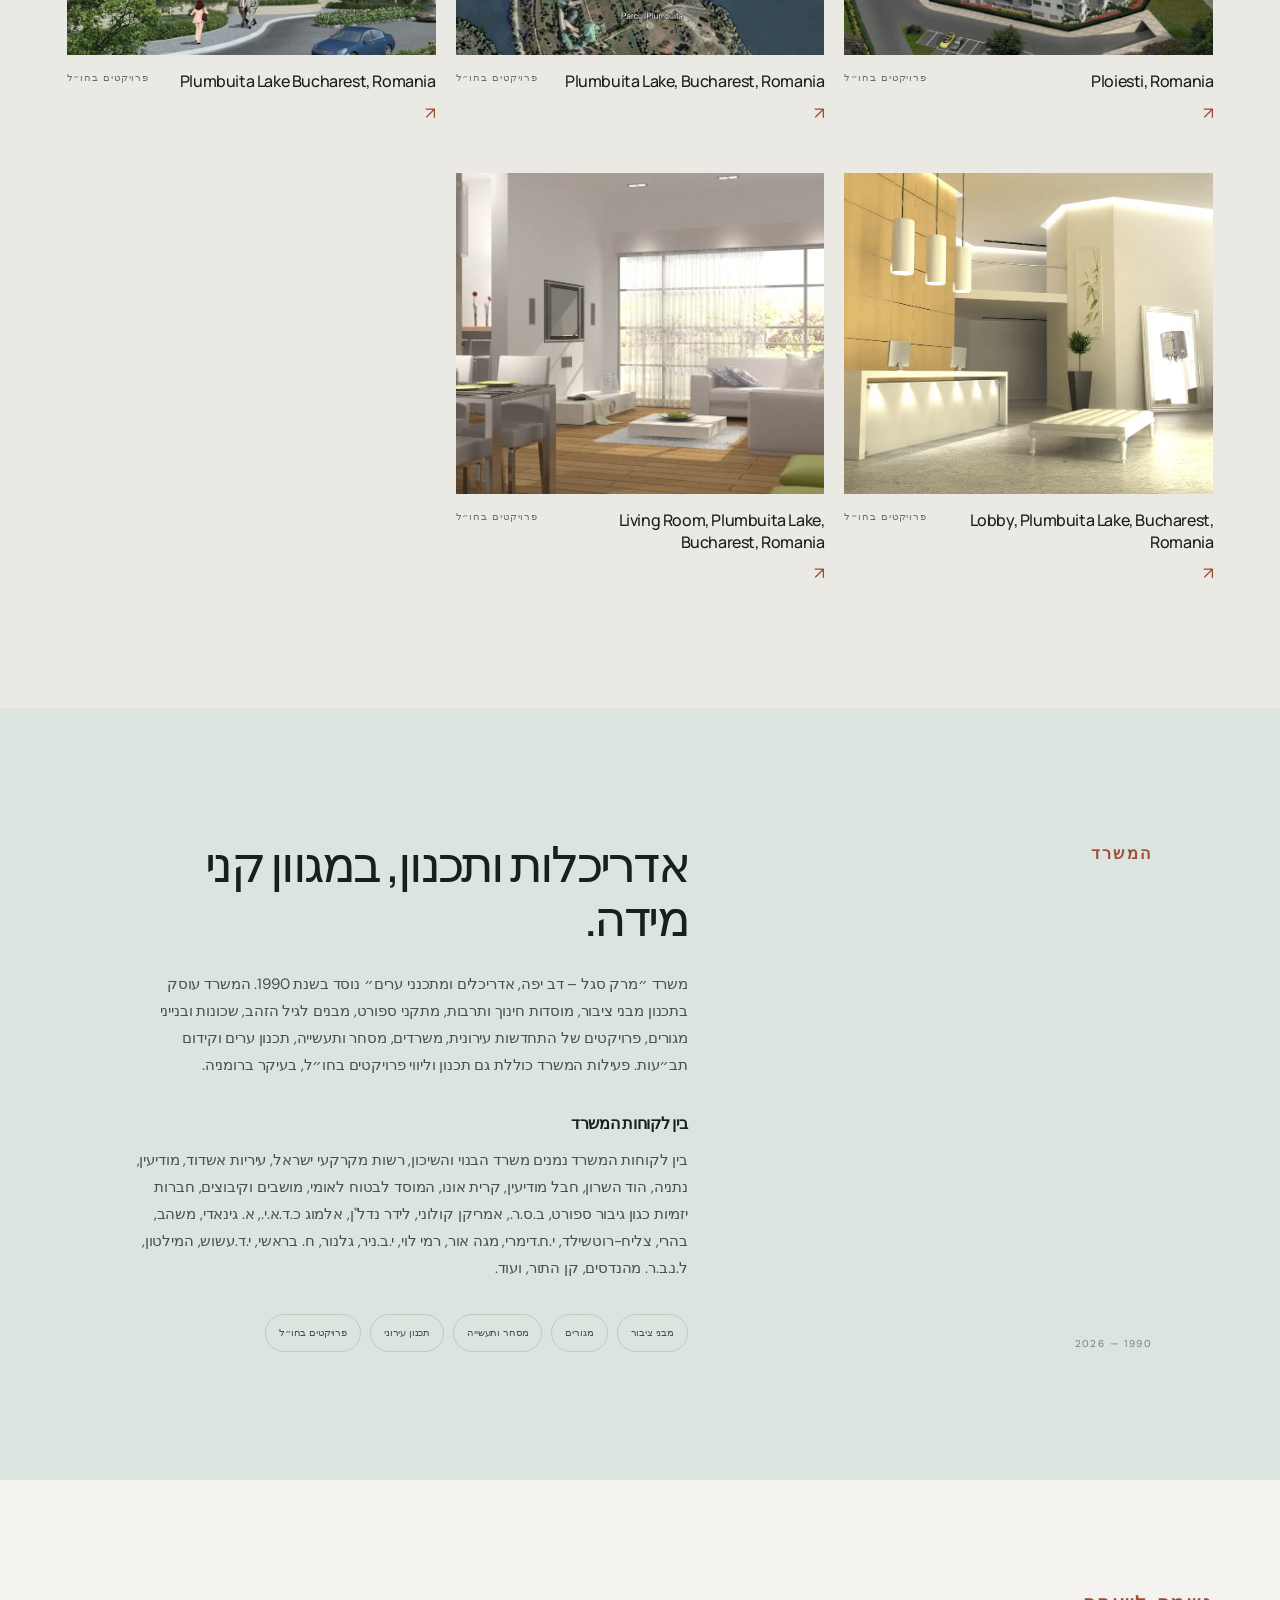
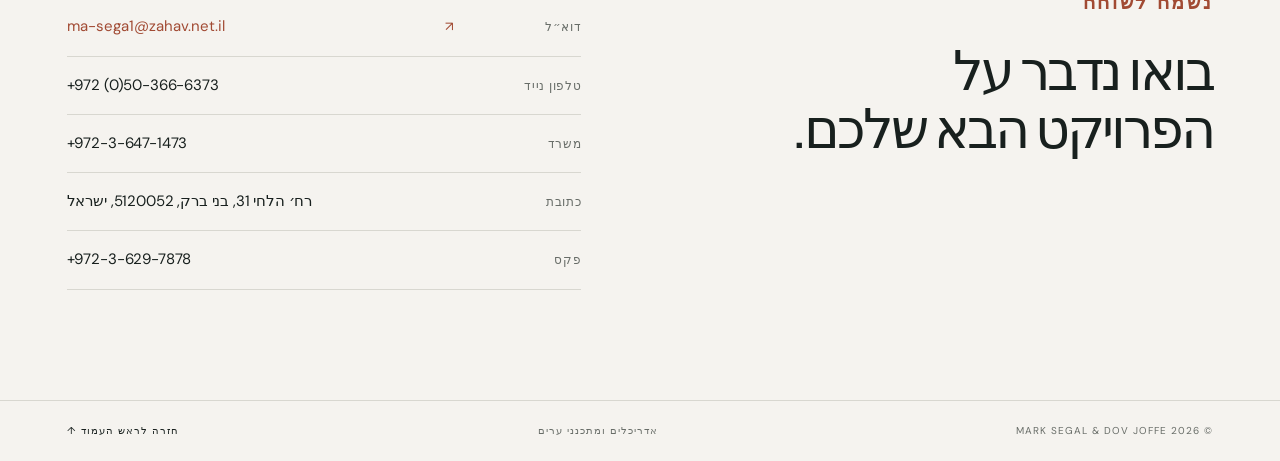
==== commit 5fd47083: "Improve portfolio content and styling Co-authored-by: Copilot <223556219+Copilot@users.noreply.githu" ====
--- a/index.html
+++ b/index.html
@@ -1,24 +1,24 @@
 <!doctype html>
-<html lang="en">
+<html lang="he" dir="rtl">
 <head>
   <meta charset="utf-8">
   <meta name="viewport" content="width=device-width, initial-scale=1">
   <meta name="theme-color" content="#f5f3ef">
-  <meta name="description" content="Selected projects by Mark Segal & Dov Joffe, Architects & Town Planners, established in 1990.">
-  <title>Mark Segal & Dov Joffe | Architects & Town Planners</title>
+  <meta id="pageDescription" name="description" content="Selected projects by Mark Segal & Dov Joffe, Architects & Town Planners, established in 1990.">
+  <title id="pageTitle">Mark Segal & Dov Joffe | Architects & Town Planners</title>
   <link rel="icon" href="assets/favicon.svg" type="image/svg+xml">
   <link rel="stylesheet" href="styles.css">
 </head>
 <body>
   <header class="site-header">
-    <a class="brand" href="#top" aria-label="Mark Segal and Dov Joffe home">
+    <a class="brand" href="#top" aria-label="Mark Segal and Dov Joffe home" data-copy-attr="navigation.homeLabel">
       <span class="brand-mark">S<span>&</span>J</span>
-      <span class="brand-name"><strong>MARK SEGAL & DOV JOFFE</strong><small>ARCHITECTS & TOWN PLANNERS</small></span>
+      <span class="brand-name"><strong data-copy="site.firmName">MARK SEGAL & DOV JOFFE</strong><small data-copy="site.firmRole">ARCHITECTS & TOWN PLANNERS</small></span>
     </a>
-    <nav class="main-nav" aria-label="Main navigation">
-      <a href="#work" data-i18n="navWork">Projects</a>
-      <a href="#about" data-i18n="navAbout">About</a>
-      <a href="#contact" data-i18n="navContact">Contact</a>
+    <nav class="main-nav" aria-label="Main navigation" data-copy-attr="navigation.label">
+      <a href="#work" data-copy="navigation.work">Projects</a>
+      <a href="#about" data-copy="navigation.about">About</a>
+      <a href="#contact" data-copy="navigation.contact">Contact</a>
     </nav>
     <button id="languageToggle" class="lang-toggle" type="button" aria-label="Switch language">עב</button>
   </header>
@@ -26,51 +26,53 @@
   <main id="top">
     <section class="hero" aria-labelledby="heroTitle">
       <div class="hero-copy">
-        <p class="eyebrow" data-i18n="eyebrow">ARCHITECTURE · TOWN PLANNING · EST. 1990</p>
-        <h1 id="heroTitle" data-i18n="heroTitle">Thoughtful places.<br>Lasting impact.</h1>
-        <p class="hero-intro" data-i18n="heroIntro">Selected work by Mark Segal & Dov Joffe, Architects & Town Planners.</p>
-        <a class="text-link" href="#work"><span data-i18n="explore">Explore selected projects</span><span aria-hidden="true">↘</span></a>
+        <p class="eyebrow" data-copy="hero.eyebrow">ARCHITECTURE · TOWN PLANNING · EST. 1990</p>
+        <h1 id="heroTitle" data-copy="hero.title">Thoughtful places.
+Lasting impact.</h1>
+        <p class="hero-statement" data-copy="hero.statement"></p>
+        <p class="hero-intro" data-copy="hero.intro">Selected work by Mark Segal & Dov Joffe, Architects & Town Planners.</p>
+        <a class="text-link" href="#work"><span data-copy="hero.explore">Explore selected projects</span><span aria-hidden="true">↘</span></a>
       </div>
       <div class="hero-image-wrap">
         <img id="heroImage" class="hero-image" src="" alt="Selected architectural project">
-        <div class="hero-image-note"><span data-i18n="selectedWork">SELECTED WORK</span><span id="heroCaption"></span></div>
+        <div class="hero-image-note"><span data-copy="hero.selectedWork">SELECTED WORK</span><span id="heroCaption"></span></div>
       </div>
       <div class="hero-index">01 <span>/</span> 05</div>
     </section>
 
     <section id="work" class="work-section section-wrap">
       <div class="section-heading">
-        <div><p class="eyebrow" data-i18n="portfolioEyebrow">THE PORTFOLIO</p><h2 data-i18n="workTitle">Selected projects</h2></div>
-        <p class="section-desc" data-i18n="workDesc">A selection spanning public life, homes, commerce and city-making.</p>
+        <div><p class="eyebrow" data-copy="portfolio.eyebrow">THE PORTFOLIO</p><h2 data-copy="portfolio.title">Selected projects</h2></div>
+        <p class="section-desc" data-copy="portfolio.description">A selection spanning public life, homes, commerce and city-making.</p>
       </div>
-      <div id="filters" class="filters" aria-label="Filter projects"></div>
+      <div id="filters" class="filters" aria-label="Filter projects" data-copy-attr="portfolio.filterLabel"></div>
       <div id="projectCount" class="project-count" aria-live="polite"></div>
       <div id="projectGrid" class="project-grid"></div>
-      <p class="source-note" data-i18n="sourceNote">Project imagery and titles adapted from the firm's portfolio presentation.</p>
     </section>
 
     <section id="about" class="about-section">
-      <div class="about-label"><p class="eyebrow" data-i18n="aboutEyebrow">THE PRACTICE</p><span>1990 — 2026</span></div>
-      <div class="about-body"><h2 data-i18n="aboutTitle">Architecture and planning, across scales.</h2><p id="aboutText"></p>
-        <div class="expertise-list"><span data-i18n="expertise1">Public buildings</span><span data-i18n="expertise2">Residential</span><span data-i18n="expertise3">Commercial & industry</span><span data-i18n="expertise4">Urban planning</span><span data-i18n="expertise5">International projects</span></div>
+      <div class="about-label"><p class="eyebrow" data-copy="about.eyebrow">THE PRACTICE</p><span id="practiceYears">1990 — 2026</span></div>
+      <div class="about-body"><h2 data-copy="about.title">Architecture and planning, across scales.</h2><p id="aboutText" data-copy="about.description"></p><h3 id="aboutClientsTitle" data-copy="about.clientsTitle" hidden></h3><p id="aboutClients" hidden></p>
+        <div id="expertiseList" class="expertise-list"></div>
       </div>
     </section>
 
     <section id="contact" class="contact-section section-wrap">
-      <div class="contact-heading"><p class="eyebrow" data-i18n="contactEyebrow">START A CONVERSATION</p><h2 data-i18n="contactTitle">Let's talk about<br>your next project.</h2></div>
+      <div class="contact-heading"><p class="eyebrow" data-copy="contact.eyebrow">START A CONVERSATION</p><h2 data-copy="contact.title">Let's talk about
+your next project.</h2></div>
       <div class="contact-details">
-        <a class="contact-email" href="mailto:ma-sega1@zahav.net.il">ma-sega1@zahav.net.il <span aria-hidden="true">↗</span></a>
-        <div class="contact-line"><span data-i18n="phone">Phone</span><a href="tel:+972503666373">+972 (0)50-366-6373</a></div>
-        <div class="contact-line"><span data-i18n="office">Office</span><a href="tel:+97236471473">+972-3-647-1473</a></div>
-        <div class="contact-line"><span data-i18n="address">Address</span><span>31 Lehi St., Bnei Brak 5120052, Israel</span></div>
-        <div class="contact-line"><span>Fax</span><span>+972-3-629-7878</span></div>
+        <div class="contact-line"><span data-copy="contact.email">Email</span><a id="contactEmail" class="contact-email" dir="ltr" href="mailto:ma-sega1@zahav.net.il"><span class="contact-value" data-contact="email"></span><span class="contact-arrow" aria-hidden="true">↗</span></a></div>
+        <div class="contact-line"><span data-copy="contact.mobile">Phone</span><a id="contactMobile" dir="ltr" href="tel:+972503666373"></a></div>
+        <div class="contact-line"><span data-copy="contact.office">Office</span><a id="contactOffice" dir="ltr" href="tel:+97236471473"></a></div>
+        <div class="contact-line"><span data-copy="contact.address">Address</span><span class="contact-value contact-address" data-copy="contact.addressValue"></span></div>
+        <div class="contact-line"><span data-copy="contact.fax">Fax</span><span class="contact-value" dir="ltr" data-contact="fax"></span></div>
       </div>
     </section>
   </main>
-  <footer class="site-footer"><span>© <span id="year"></span> MARK SEGAL & DOV JOFFE</span><span data-i18n="footerNote">Architects & Town Planners</span><a href="#top" data-i18n="backTop">Back to top ↑</a></footer>
+  <footer class="site-footer"><span>© <span id="year"></span> <span data-copy="site.firmName">MARK SEGAL & DOV JOFFE</span></span><span data-copy="footer.role">Architects & Town Planners</span><a href="#top" data-copy="footer.backToTop">Back to top ↑</a></footer>
 
   <dialog id="projectDialog" class="project-dialog" aria-labelledby="dialogTitle">
-    <button class="dialog-close" type="button" aria-label="Close project details">×</button>
+    <button class="dialog-close" type="button" aria-label="Close project details" data-copy-attr="interface.closeProject">×</button>
     <div class="dialog-topline"><span id="dialogCategory"></span><span id="dialogSlide"></span></div>
     <h2 id="dialogTitle"></h2>
     <div id="dialogGallery" class="dialog-gallery"></div>
--- a/styles.css
+++ b/styles.css
@@ -4,3 +4,70 @@
 @media(max-width:900px){.hero{grid-template-columns:.8fr 1.2fr;gap:30px}.hero h1{font-size:clamp(38px,6vw,58px)}.hero-image-wrap{min-height:320px}.project-grid{grid-template-columns:repeat(2,minmax(0,1fr))}.about-section{padding-left:clamp(22px,5vw,55px);padding-right:clamp(22px,5vw,55px);gap:40px}.contact-section{gap:32px}}
 @media(max-width:620px){.site-header{height:70px;padding:0 18px}.brand{gap:8px}.brand-mark{font-size:22px}.brand-name strong{font-size:8px}.brand-name small{font-size:7px}.main-nav{gap:13px;margin-right:16px}.main-nav a{font-size:10px}.lang-toggle{width:31px;height:31px;font-size:11px}.hero{min-height:auto;grid-template-columns:1fr;gap:35px;padding:58px 20px 70px}.hero h1{font-size:clamp(45px,12vw,65px)}.hero-intro{font-size:14px}.hero-image-wrap{height:105vw;min-height:320px;max-height:530px}.hero-index{bottom:25px;left:20px}.section-wrap{padding-left:20px;padding-right:20px}.work-section{padding-top:75px;padding-bottom:80px}.section-heading{display:block;margin-bottom:28px}.section-heading h2{font-size:43px}.section-desc{margin-top:15px}.project-grid{gap:32px 12px}.project-media{aspect-ratio:.84/1}.project-info{display:block;padding-top:10px}.project-info h3{font-size:14px}.project-category{text-align:left;max-width:none;margin-top:6px}.project-open{display:none}.about-section{grid-template-columns:1fr;gap:25px;padding:75px 20px}.about-label{flex-direction:row;align-items:center}.about-label .eyebrow{margin:0}.about-label span{font-size:9px}.about-body h2{font-size:43px}.about-body>p{font-size:14px}.contact-section{grid-template-columns:1fr;gap:38px;padding-top:80px;padding-bottom:75px}.contact-heading h2{font-size:48px}.contact-email{font-size:18px}.contact-line{grid-template-columns:75px 1fr;font-size:11px}.site-footer{padding:20px;flex-wrap:wrap;gap:11px;font-size:8px}.site-footer span:nth-child(2){display:none}.dialog-gallery{grid-template-columns:1fr}.project-dialog{padding:20px}.dialog-gallery img{max-height:none}[dir=rtl] .hero-index{left:auto;right:20px}[dir=rtl] .project-category{text-align:right}}
 @media(prefers-reduced-motion:reduce){*,*:before,*:after{scroll-behavior:auto!important;transition:none!important}}
+.hero h1,.contact-heading h2{white-space:pre-line}
+
+/* A more restrained, readable type scale for the longer bilingual copy. */
+body{font-size:15px;line-height:1.6;letter-spacing:-.01em}
+.brand-name strong{font-size:11px}
+.brand-name small{font-size:9px}
+.eyebrow{font-size:10px;letter-spacing:.16em}
+.hero h1{font-size:clamp(34px,3.35vw,50px);line-height:1.1;letter-spacing:-.05em;max-width:19ch;text-wrap:balance}
+.hero-statement{max-width:42ch;margin:0 0 14px;color:#39403d;font-size:17px;line-height:1.65}
+.hero-intro{font-size:14px;line-height:1.75;max-width:38ch}
+.hero-image-note{font-size:10px;line-height:1.5}
+.section-heading h2,.about-body h2{font-size:clamp(34px,3.9vw,56px);line-height:1.1}
+.section-desc,.about-body>p{font-size:15px;line-height:1.8}
+.filter-btn{font-size:12px}
+.project-info h3{font-size:16px;line-height:1.4}
+.project-category,.expertise-list span{font-size:10px}
+.source-note{font-size:11px;line-height:1.6}
+.contact-heading h2{font-size:clamp(40px,4.2vw,60px);line-height:1.08}
+.contact-email{font-size:clamp(17px,2vw,24px)}
+.contact-line{font-size:13px}
+.site-footer{font-size:10px}
+
+@media(min-width:761px) and (max-width:900px){
+  .hero h1{font-size:clamp(32px,4vw,40px)}
+}
+@media(max-width:760px){
+  .hero{min-height:0;grid-template-columns:1fr;gap:30px;padding:56px clamp(22px,6vw,48px) 68px}
+  .hero-copy{padding-bottom:0}
+  .hero h1{font-size:clamp(34px,7vw,48px);max-width:22ch}
+  .hero-intro{max-width:42ch}
+  .hero-image-wrap{height:clamp(300px,78vw,520px);min-height:0}
+  .hero-index{bottom:24px;left:clamp(22px,6vw,48px)}
+}
+@media(max-width:620px){
+  .hero h1{font-size:clamp(34px,9vw,43px)}
+  .section-heading h2,.about-body h2{font-size:clamp(34px,9vw,42px)}
+  .contact-heading h2{font-size:clamp(38px,10vw,46px)}
+  .contact-line{font-size:12px}
+  .site-footer{font-size:9px}
+}
+
+.about-body h3{max-width:690px;margin:0 0 12px;font:600 16px/1.5 var(--display);letter-spacing:-.02em;color:var(--ink)}
+.about-body #aboutClients{margin-top:0}
+
+.contact-section{align-items:start}
+.contact-heading .eyebrow{font-size:12px;letter-spacing:.14em;margin-bottom:24px}
+.contact-heading h2{text-wrap:balance}
+.contact-details{padding-top:8px}
+.contact-line{grid-template-columns:110px minmax(0,1fr);align-items:baseline;gap:18px;padding:17px 0;font-size:15px;line-height:1.55}
+.contact-line>span:first-child{font-size:12px;letter-spacing:.06em}
+.contact-line a{min-width:0}
+.contact-line .contact-email{display:flex;align-items:baseline;justify-content:space-between;gap:12px;margin:0;padding:0;border:0;font:inherit;line-height:inherit;letter-spacing:0}
+.contact-value,.contact-line a[dir="ltr"]{unicode-bidi:isolate}
+.contact-arrow{color:var(--accent);font-size:.9em}
+[dir="rtl"] .contact-address{text-align:left}
+@media(max-width:620px){
+  .contact-heading .eyebrow{font-size:11px;margin-bottom:18px}
+  .contact-line{grid-template-columns:82px minmax(0,1fr);gap:12px;padding:14px 0;font-size:14px}
+  .contact-line>span:first-child{font-size:11px}
+  .contact-line .contact-email{font-size:14px}
+}
+
+.eyebrow{font-size:16px;line-height:1.4;letter-spacing:.14em}
+.contact-heading .eyebrow{font-size:19.2px}
+@media(max-width:620px){
+  .contact-heading .eyebrow{font-size:17.6px}
+}
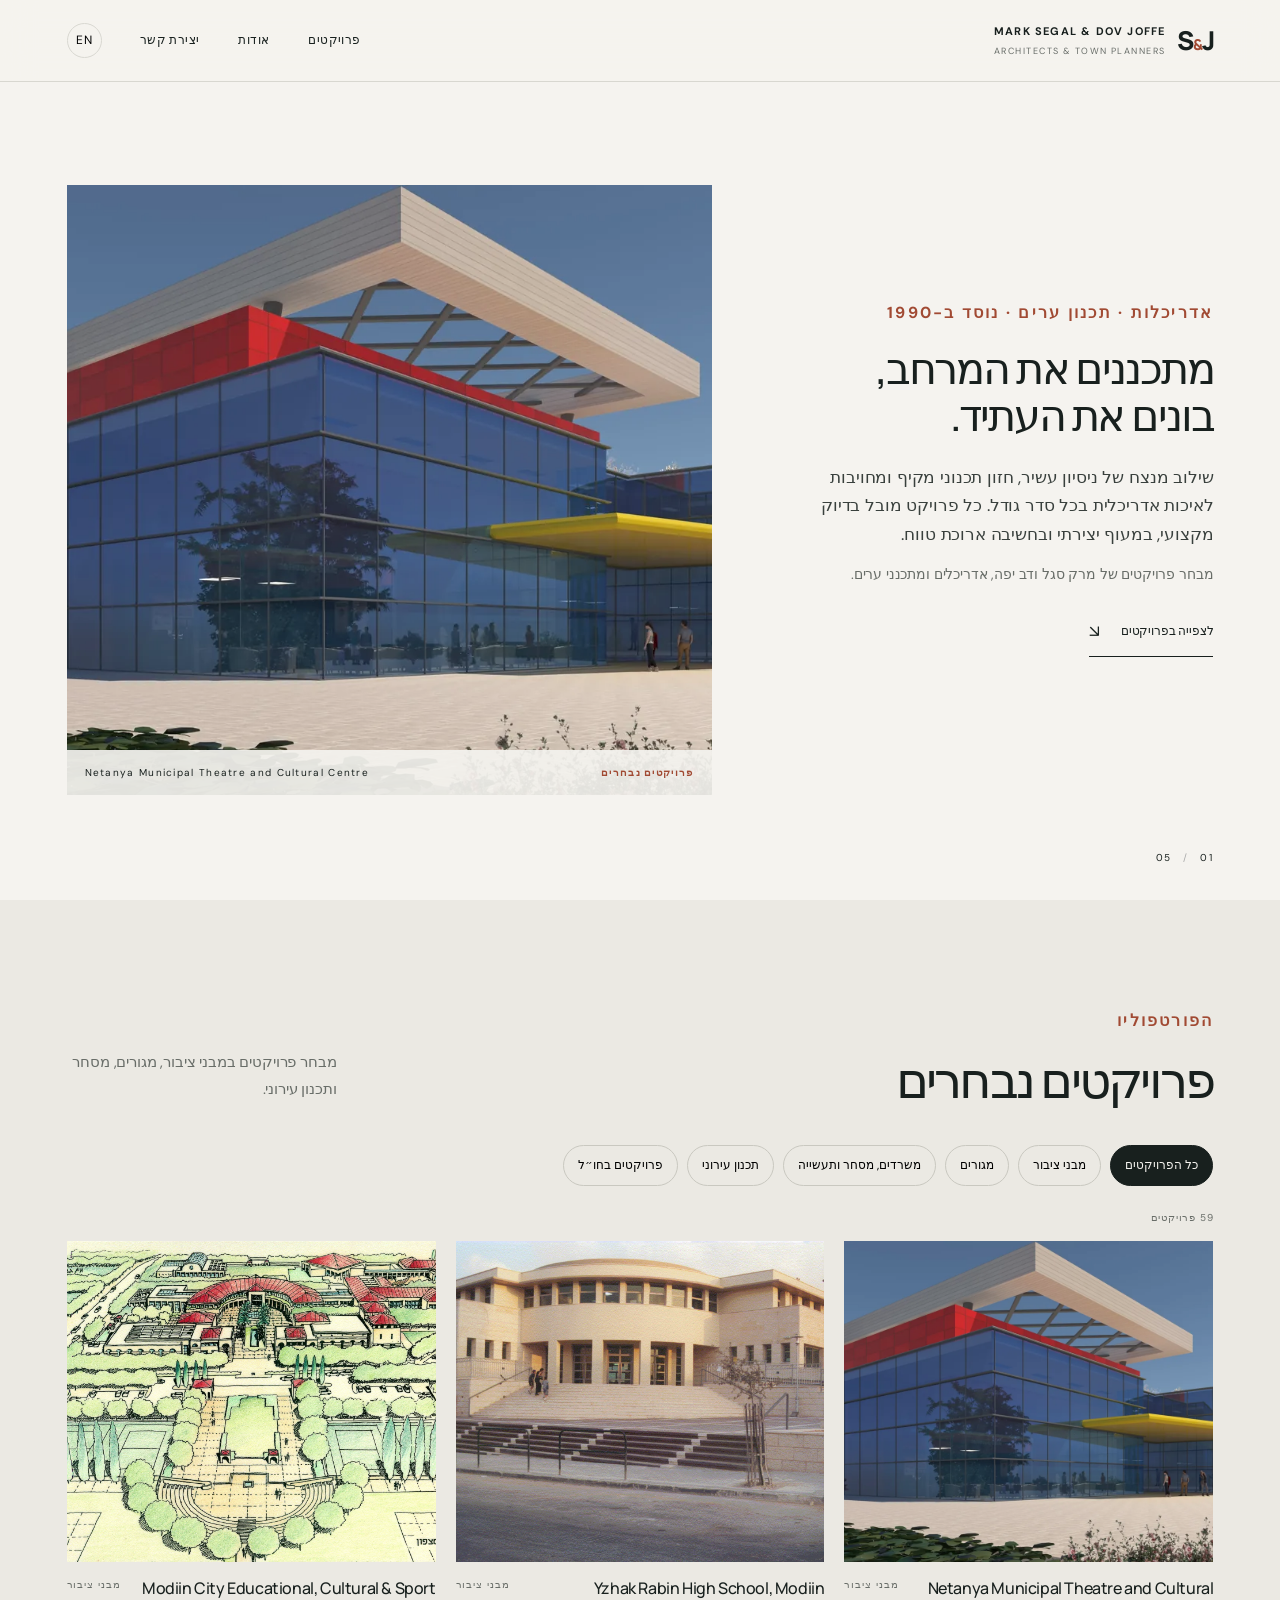
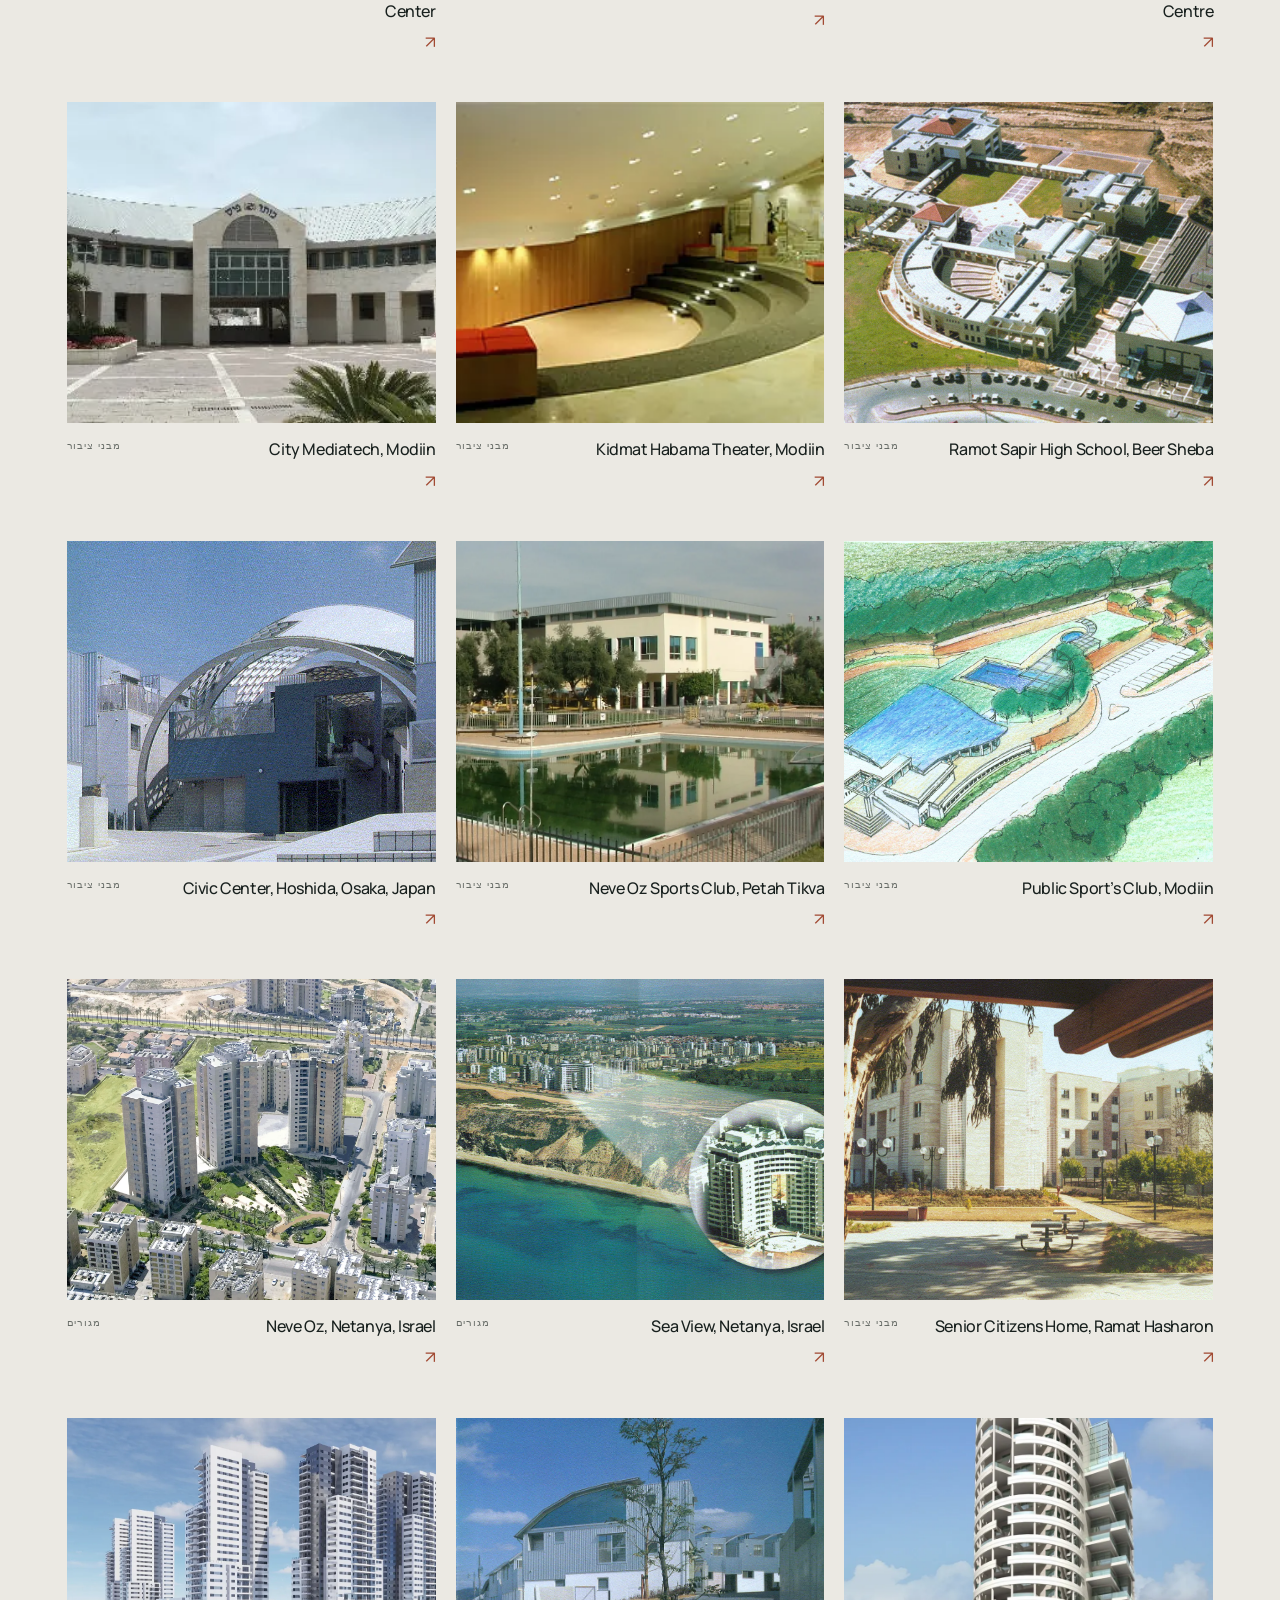
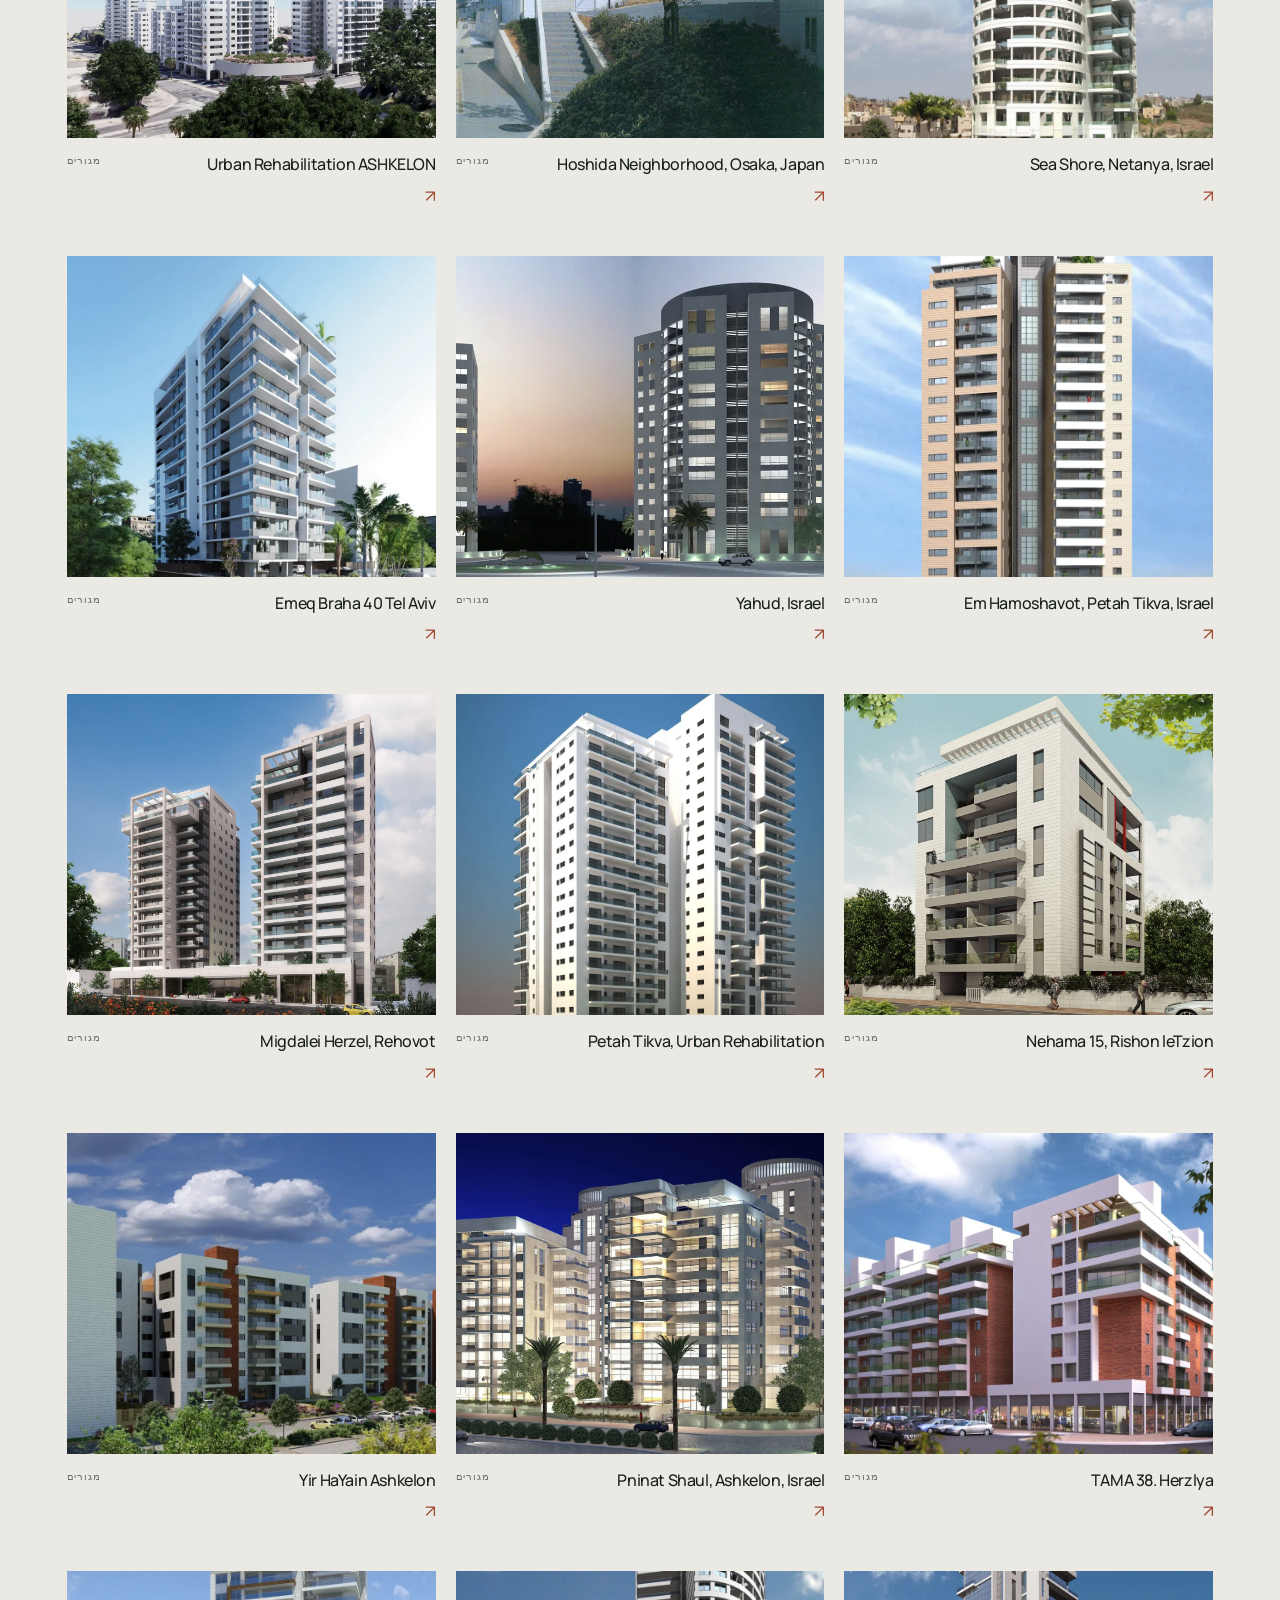
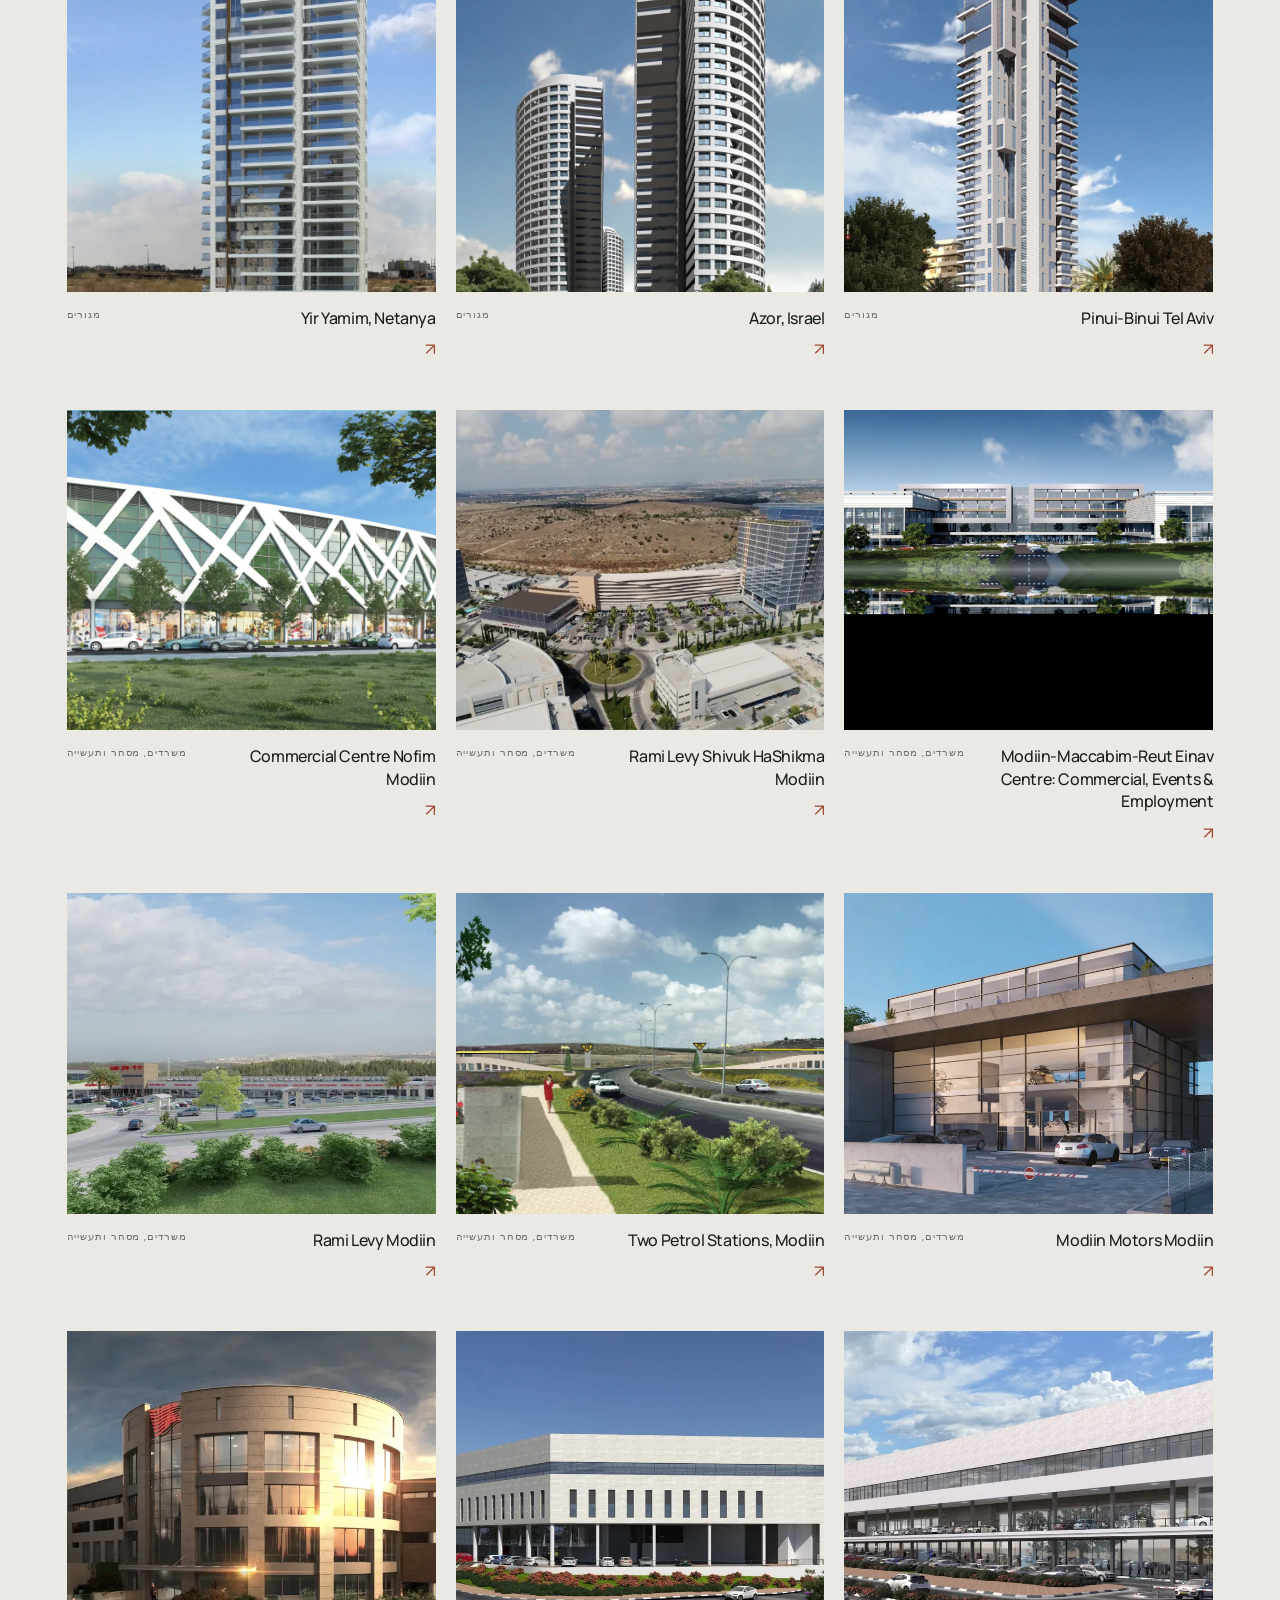
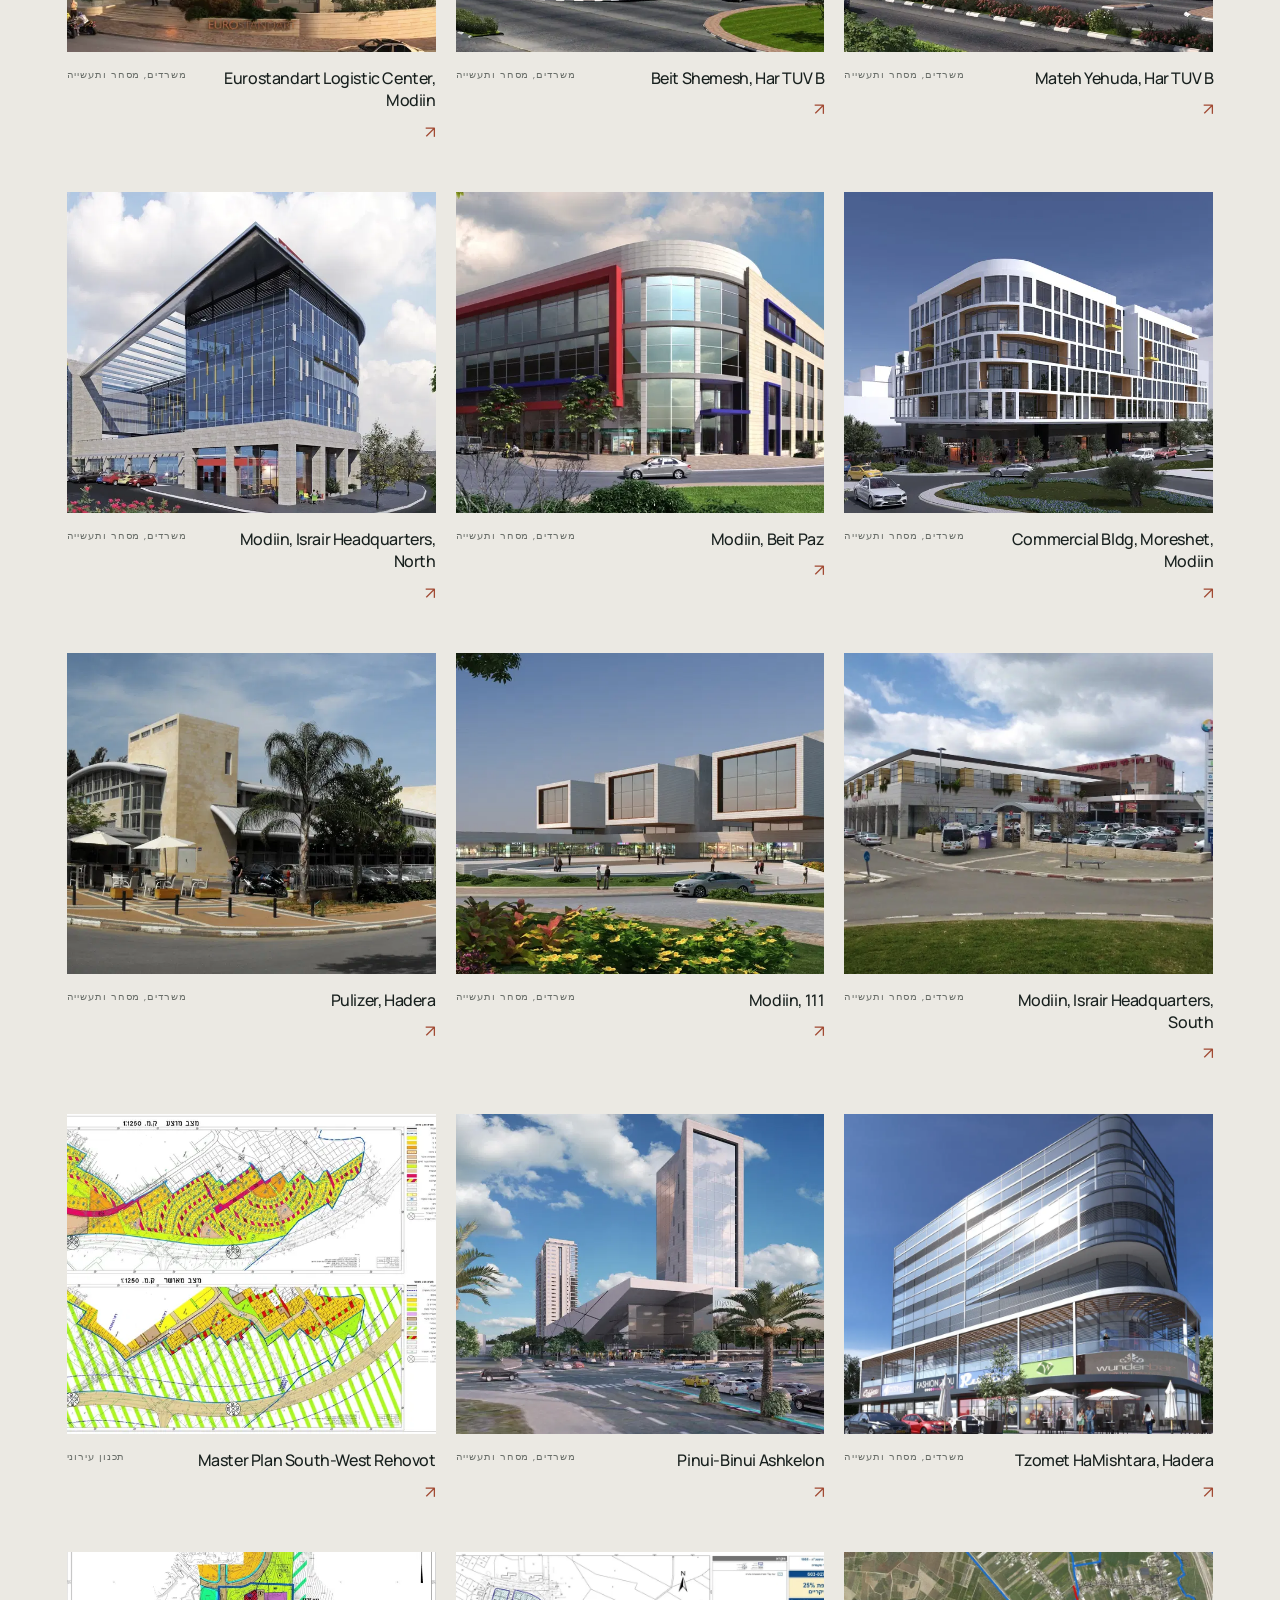
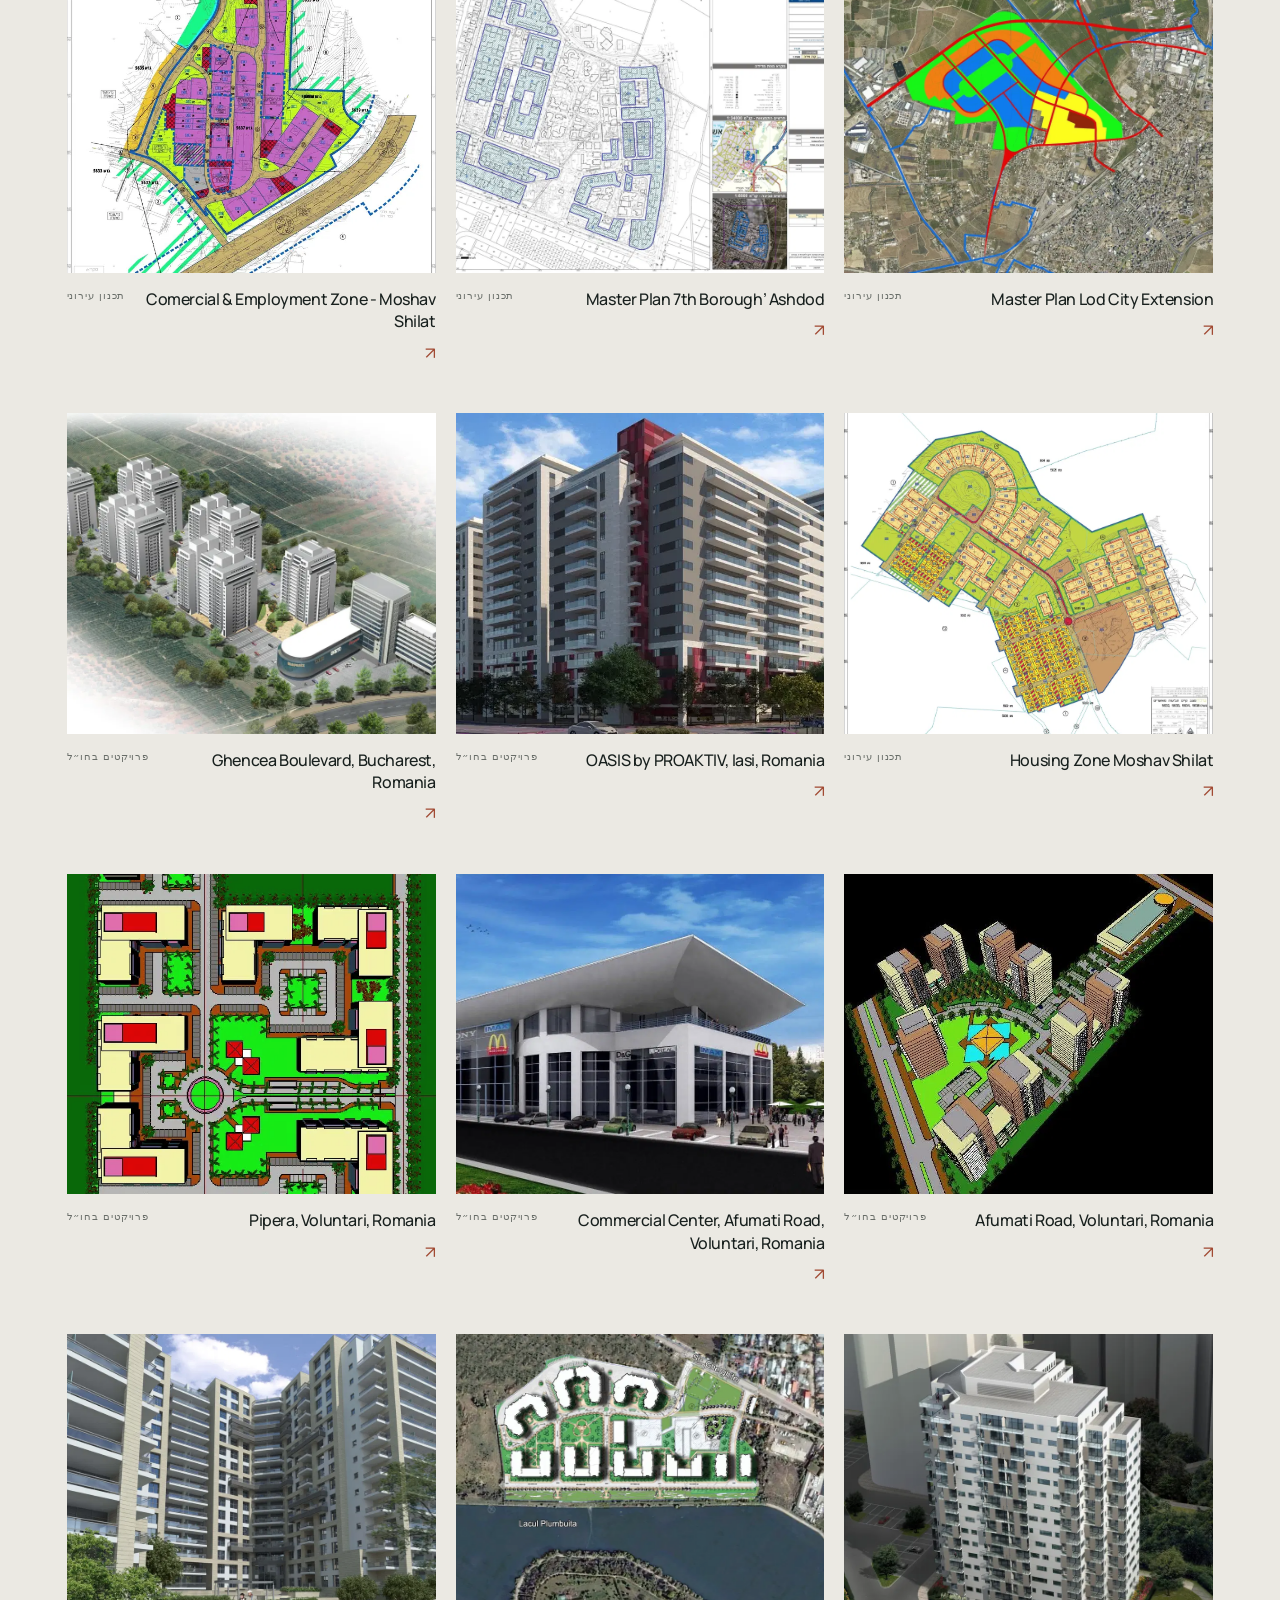
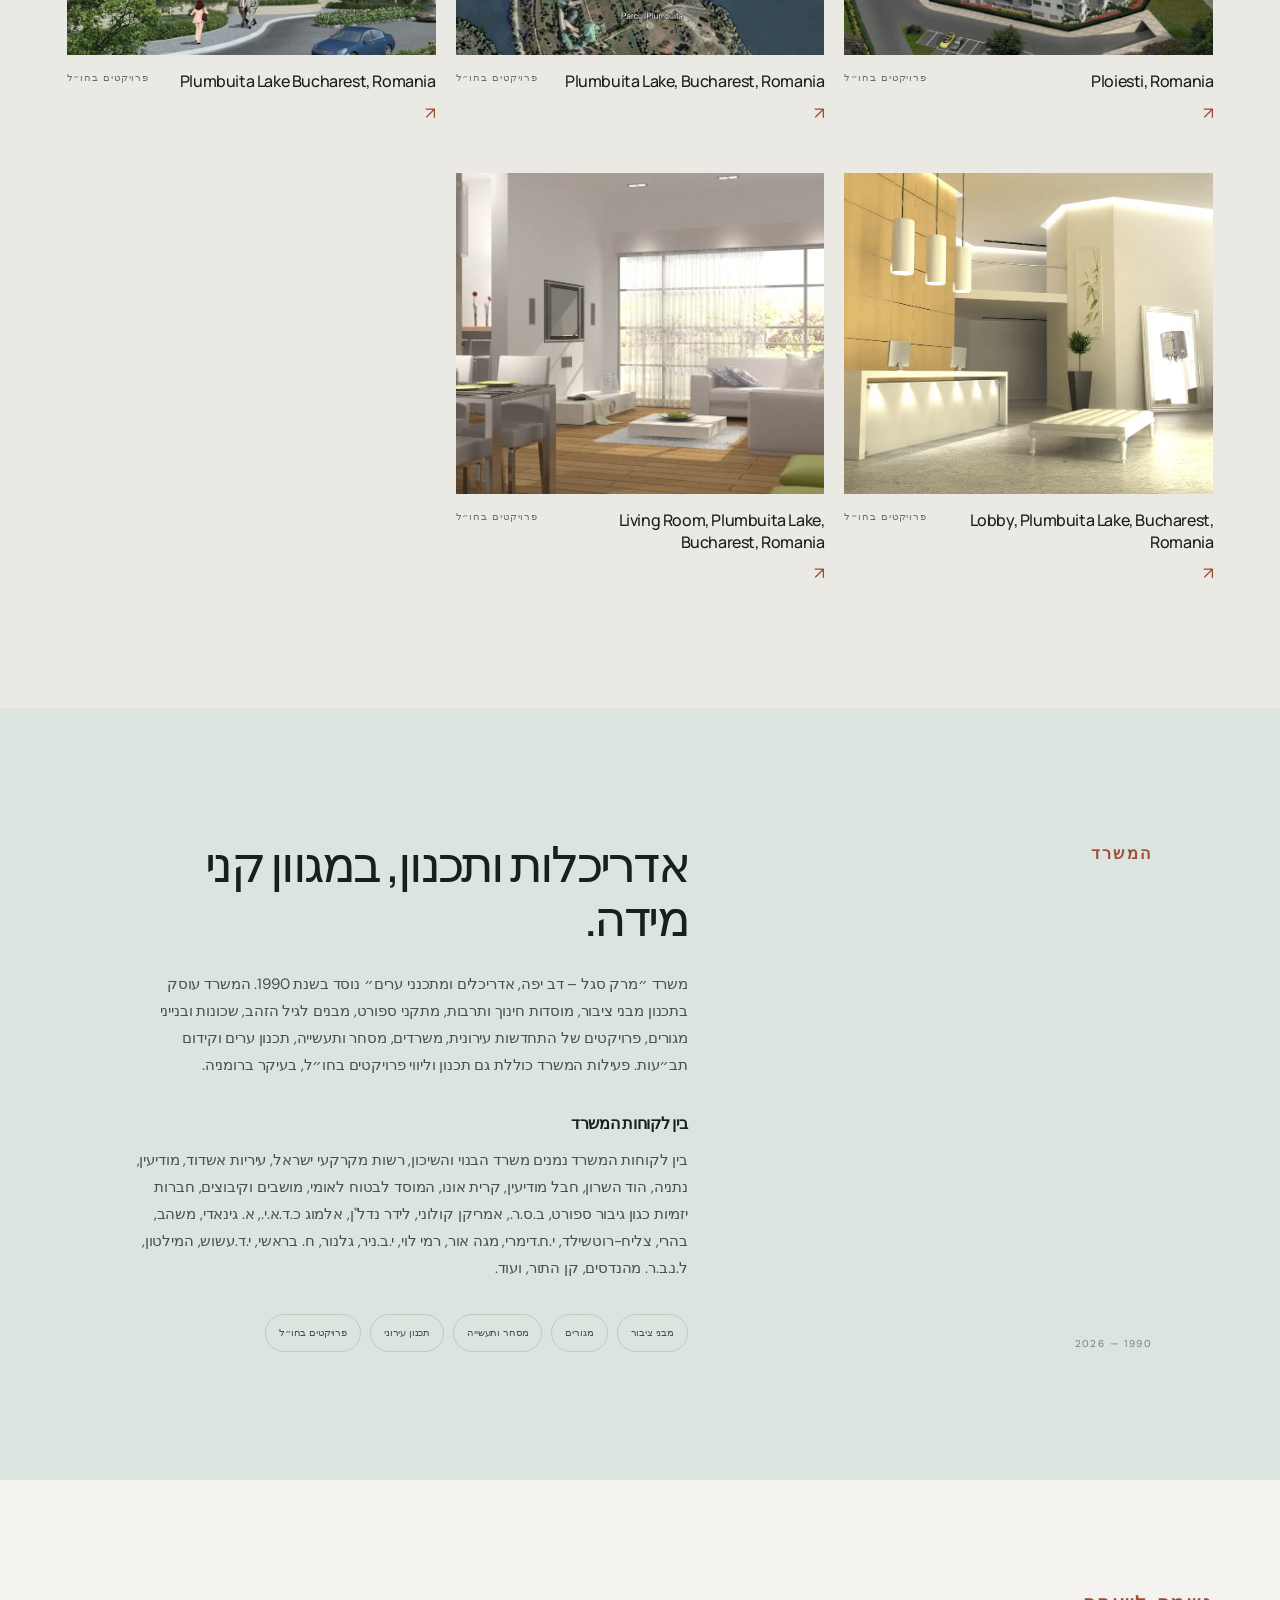
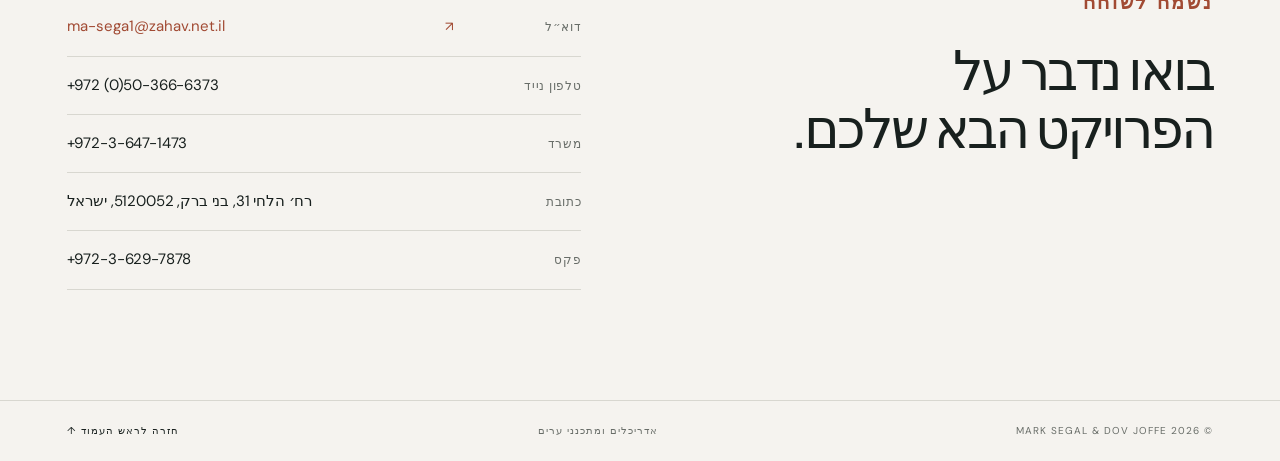
==== commit 8de74075: "Improve SEO and fix Nofim project image Co-authored-by: Copilot <223556219+Copilot@users.noreply.git" ====
--- a/index.html
+++ b/index.html
@@ -4,10 +4,42 @@
   <meta charset="utf-8">
   <meta name="viewport" content="width=device-width, initial-scale=1">
   <meta name="theme-color" content="#f5f3ef">
-  <meta id="pageDescription" name="description" content="Selected projects by Mark Segal & Dov Joffe, Architects & Town Planners, established in 1990.">
-  <title id="pageTitle">Mark Segal & Dov Joffe | Architects & Town Planners</title>
+  <meta id="pageDescription" name="description" content="משרד מרק סגל ודב יפה, אדריכלים ומתכנני ערים מאז 1990. מבני ציבור, מגורים, מסחר, תכנון עירוני ופרויקטים בישראל ובחו״ל.">
+  <meta name="robots" content="index,follow">
+  <link rel="canonical" href="https://www.segal-joffe-architects.com/">
+  <link rel="alternate" hreflang="he" href="https://www.segal-joffe-architects.com/">
+  <link rel="alternate" hreflang="en" href="https://www.segal-joffe-architects.com/en/">
+  <link rel="alternate" hreflang="x-default" href="https://www.segal-joffe-architects.com/en/">
+  <meta property="og:type" content="website">
+  <meta property="og:site_name" content="Mark Segal &amp; Dov Joffe Architects &amp; Town Planners">
+  <meta id="ogTitle" property="og:title" content="סגל ויפה | אדריכלים ומתכנני ערים בישראל">
+  <meta id="ogDescription" property="og:description" content="משרד מרק סגל ודב יפה, אדריכלים ומתכנני ערים מאז 1990. מבני ציבור, מגורים, מסחר, תכנון עירוני ופרויקטים בישראל ובחו״ל.">
+  <meta id="ogLocale" property="og:locale" content="he_IL">
+  <meta property="og:url" content="https://www.segal-joffe-architects.com/">
+  <meta property="og:image" content="https://www.segal-joffe-architects.com/assets/projects/caf3e481e89069c7.webp">
+  <meta name="twitter:card" content="summary_large_image">
+  <title id="pageTitle">סגל ויפה | אדריכלים ומתכנני ערים בישראל</title>
   <link rel="icon" href="assets/favicon.svg" type="image/svg+xml">
   <link rel="stylesheet" href="styles.css">
+  <script type="application/ld+json">
+    {
+      "@context": "https://schema.org",
+      "@type": "Architect",
+      "name": "Mark Segal & Dov Joffe Architects & Town Planners",
+      "alternateName": "מרק סגל ודב יפה, אדריכלים ומתכנני ערים",
+      "url": "https://www.segal-joffe-architects.com/",
+      "email": "ma-sega1@zahav.net.il",
+      "telephone": "+972-3-647-1473",
+      "foundingDate": "1990",
+      "address": {
+        "@type": "PostalAddress",
+        "streetAddress": "31 Lehi Street",
+        "addressLocality": "Bnei Brak",
+        "postalCode": "5120052",
+        "addressCountry": "IL"
+      }
+    }
+  </script>
 </head>
 <body>
   <header class="site-header">
@@ -26,50 +58,69 @@
   <main id="top">
     <section class="hero" aria-labelledby="heroTitle">
       <div class="hero-copy">
-        <p class="eyebrow" data-copy="hero.eyebrow">ARCHITECTURE · TOWN PLANNING · EST. 1990</p>
-        <h1 id="heroTitle" data-copy="hero.title">Thoughtful places.
-Lasting impact.</h1>
-        <p class="hero-statement" data-copy="hero.statement"></p>
-        <p class="hero-intro" data-copy="hero.intro">Selected work by Mark Segal & Dov Joffe, Architects & Town Planners.</p>
-        <a class="text-link" href="#work"><span data-copy="hero.explore">Explore selected projects</span><span aria-hidden="true">↘</span></a>
+        <p class="eyebrow" data-copy="hero.eyebrow">אדריכלות · תכנון ערים · נוסד ב-1990</p>
+        <h1 id="heroTitle" data-copy="hero.title">מתכננים את המרחב,
+בונים את העתיד.</h1>
+        <p class="hero-statement" data-copy="hero.statement">שילוב מנצח של ניסיון עשיר, חזון תכנוני מקיף ומחויבות לאיכות אדריכלית בכל סדר גודל. כל פרויקט מובל בדיוק מקצועי, במעוף יצירתי ובחשיבה ארוכת טווח.</p>
+        <p class="hero-intro" data-copy="hero.intro">מבחר פרויקטים של מרק סגל ודב יפה, אדריכלים ומתכנני ערים.</p>
+        <a class="text-link" href="#work"><span data-copy="hero.explore">לצפייה בפרויקטים</span><span aria-hidden="true">↘</span></a>
       </div>
       <div class="hero-image-wrap">
-        <img id="heroImage" class="hero-image" src="" alt="Selected architectural project">
-        <div class="hero-image-note"><span data-copy="hero.selectedWork">SELECTED WORK</span><span id="heroCaption"></span></div>
+        <img id="heroImage" class="hero-image" src="assets/projects/caf3e481e89069c7.webp" alt="פרויקט אדריכלי נבחר">
+        <div class="hero-image-note"><span data-copy="hero.selectedWork">פרויקטים נבחרים</span><span id="heroCaption">Netanya Municipal Theatre and Cultural Centre</span></div>
       </div>
       <div class="hero-index">01 <span>/</span> 05</div>
     </section>
 
     <section id="work" class="work-section section-wrap">
       <div class="section-heading">
-        <div><p class="eyebrow" data-copy="portfolio.eyebrow">THE PORTFOLIO</p><h2 data-copy="portfolio.title">Selected projects</h2></div>
-        <p class="section-desc" data-copy="portfolio.description">A selection spanning public life, homes, commerce and city-making.</p>
+        <div><p class="eyebrow" data-copy="portfolio.eyebrow">הפורטפוליו</p><h2 data-copy="portfolio.title">פרויקטים נבחרים</h2></div>
+        <p class="section-desc" data-copy="portfolio.description">מבחר פרויקטים במבני ציבור, מגורים, מסחר ותכנון עירוני.</p>
       </div>
-      <div id="filters" class="filters" aria-label="Filter projects" data-copy-attr="portfolio.filterLabel"></div>
-      <div id="projectCount" class="project-count" aria-live="polite"></div>
-      <div id="projectGrid" class="project-grid"></div>
+      <div id="filters" class="filters" aria-label="סינון פרויקטים" data-copy-attr="portfolio.filterLabel">
+        <button type="button" class="filter-btn active">כל הפרויקטים</button>
+        <button type="button" class="filter-btn">מבני ציבור</button>
+        <button type="button" class="filter-btn">מגורים</button>
+        <button type="button" class="filter-btn">משרדים, מסחר ותעשייה</button>
+        <button type="button" class="filter-btn">תכנון עירוני</button>
+        <button type="button" class="filter-btn">פרויקטים בחו״ל</button>
+      </div>
+      <div id="projectCount" class="project-count" aria-live="polite">מבחר פרויקטים</div>
+      <div id="projectGrid" class="project-grid">
+        <article class="project-card">
+          <div class="project-media"><img loading="lazy" src="assets/projects/caf3e481e89069c7.webp" alt="Netanya Municipal Theatre and Cultural Centre"></div>
+          <div class="project-info"><div><h3>Netanya Municipal Theatre and Cultural Centre</h3></div><span class="project-category">מבני ציבור</span></div>
+        </article>
+        <article class="project-card">
+          <div class="project-media"><img loading="lazy" src="assets/projects/1389b392e5342f5d.webp" alt="Yzhak Rabin High School, Modiin"></div>
+          <div class="project-info"><div><h3>Yzhak Rabin High School, Modiin</h3></div><span class="project-category">מבני ציבור</span></div>
+        </article>
+        <article class="project-card">
+          <div class="project-media"><img loading="lazy" src="assets/projects/e7c5b72b8cd85a47.webp" alt="Modiin City Educational, Cultural &amp; Sport Center"></div>
+          <div class="project-info"><div><h3>Modiin City Educational, Cultural &amp; Sport Center</h3></div><span class="project-category">מבני ציבור</span></div>
+        </article>
+      </div>
     </section>
 
     <section id="about" class="about-section">
-      <div class="about-label"><p class="eyebrow" data-copy="about.eyebrow">THE PRACTICE</p><span id="practiceYears">1990 — 2026</span></div>
-      <div class="about-body"><h2 data-copy="about.title">Architecture and planning, across scales.</h2><p id="aboutText" data-copy="about.description"></p><h3 id="aboutClientsTitle" data-copy="about.clientsTitle" hidden></h3><p id="aboutClients" hidden></p>
-        <div id="expertiseList" class="expertise-list"></div>
+      <div class="about-label"><p class="eyebrow" data-copy="about.eyebrow">המשרד</p><span id="practiceYears">1990 — 2026</span></div>
+      <div class="about-body"><h2 data-copy="about.title">אדריכלות ותכנון, במגוון קני מידה.</h2><p id="aboutText" data-copy="about.description">משרד ״מרק סגל – דב יפה, אדריכלים ומתכנני ערים״ נוסד בשנת 1990. המשרד עוסק בתכנון מבני ציבור, מוסדות חינוך ותרבות, מתקני ספורט, מבנים לגיל הזהב, שכונות ובנייני מגורים, פרויקטים של התחדשות עירונית, משרדים, מסחר ותעשייה, תכנון ערים וקידום תב״עות. פעילות המשרד כוללת גם תכנון וליווי פרויקטים בחו״ל, בעיקר ברומניה.</p><h3 id="aboutClientsTitle" data-copy="about.clientsTitle">בין לקוחות המשרד</h3><p id="aboutClients">בין לקוחות המשרד נמנים משרד הבנוי והשיכון, רשות מקרקעי ישראל, עיריות אשדוד, מודיעין, נתניה, הוד השרון, חבל מודיעין, קרית אונו, המוסד לבטוח לאומי, מושבים וקיבוצים, חברות יזמיות כגון גיבור ספורט, ב.ס.ר., אמריקן קולוני, לידר נדל״ן, אלמוג כ.ד.א.י., א. גינאדי, משהב, בהרי, צליח-רוטשילד, י.ח.דימרי, מגה אור, רמי לוי, י.ב.ניר, גלנור, ח. בראשי, י.ד.עשוש, המילטון, ל.נ.ב.ר. מהנדסים, קן התור, ועוד.</p>
+        <div id="expertiseList" class="expertise-list"><span>מבני ציבור</span><span>מגורים</span><span>מסחר ותעשייה</span><span>תכנון עירוני</span><span>פרויקטים בחו״ל</span></div>
       </div>
     </section>
 
     <section id="contact" class="contact-section section-wrap">
-      <div class="contact-heading"><p class="eyebrow" data-copy="contact.eyebrow">START A CONVERSATION</p><h2 data-copy="contact.title">Let's talk about
-your next project.</h2></div>
+      <div class="contact-heading"><p class="eyebrow" data-copy="contact.eyebrow">נשמח לשוחח</p><h2 data-copy="contact.title">בואו נדבר על הפרויקט הבא שלכם.</h2></div>
       <div class="contact-details">
-        <div class="contact-line"><span data-copy="contact.email">Email</span><a id="contactEmail" class="contact-email" dir="ltr" href="mailto:ma-sega1@zahav.net.il"><span class="contact-value" data-contact="email"></span><span class="contact-arrow" aria-hidden="true">↗</span></a></div>
-        <div class="contact-line"><span data-copy="contact.mobile">Phone</span><a id="contactMobile" dir="ltr" href="tel:+972503666373"></a></div>
-        <div class="contact-line"><span data-copy="contact.office">Office</span><a id="contactOffice" dir="ltr" href="tel:+97236471473"></a></div>
-        <div class="contact-line"><span data-copy="contact.address">Address</span><span class="contact-value contact-address" data-copy="contact.addressValue"></span></div>
-        <div class="contact-line"><span data-copy="contact.fax">Fax</span><span class="contact-value" dir="ltr" data-contact="fax"></span></div>
+        <div class="contact-line"><span data-copy="contact.email">דוא״ל</span><a id="contactEmail" class="contact-email" dir="ltr" href="mailto:ma-sega1@zahav.net.il"><span class="contact-value" data-contact="email"></span><span class="contact-arrow" aria-hidden="true">↗</span></a></div>
+        <div class="contact-line"><span data-copy="contact.mobile">טלפון נייד</span><a id="contactMobile" dir="ltr" href="tel:+972503666373">+972 (0)50-366-6373</a></div>
+        <div class="contact-line"><span data-copy="contact.office">משרד</span><a id="contactOffice" dir="ltr" href="tel:+97236471473">+972-3-647-1473</a></div>
+        <div class="contact-line"><span data-copy="contact.address">כתובת</span><span class="contact-value contact-address" data-copy="contact.addressValue">רח׳ הלחי 31, בני ברק, 5120052, ישראל</span></div>
+        <div class="contact-line"><span data-copy="contact.fax">פקס</span><span class="contact-value" dir="ltr" data-contact="fax">+972-3-629-7878</span></div>
       </div>
     </section>
   </main>
-  <footer class="site-footer"><span>© <span id="year"></span> <span data-copy="site.firmName">MARK SEGAL & DOV JOFFE</span></span><span data-copy="footer.role">Architects & Town Planners</span><a href="#top" data-copy="footer.backToTop">Back to top ↑</a></footer>
+  <footer class="site-footer"><span>© <span id="year"></span> <span data-copy="site.firmName">MARK SEGAL & DOV JOFFE</span></span><span data-copy="footer.role">אדריכלים ומתכנני ערים</span><a href="#top" data-copy="footer.backToTop">חזרה לראש העמוד ↑</a></footer>
 
   <dialog id="projectDialog" class="project-dialog" aria-labelledby="dialogTitle">
     <button class="dialog-close" type="button" aria-label="Close project details" data-copy-attr="interface.closeProject">×</button>
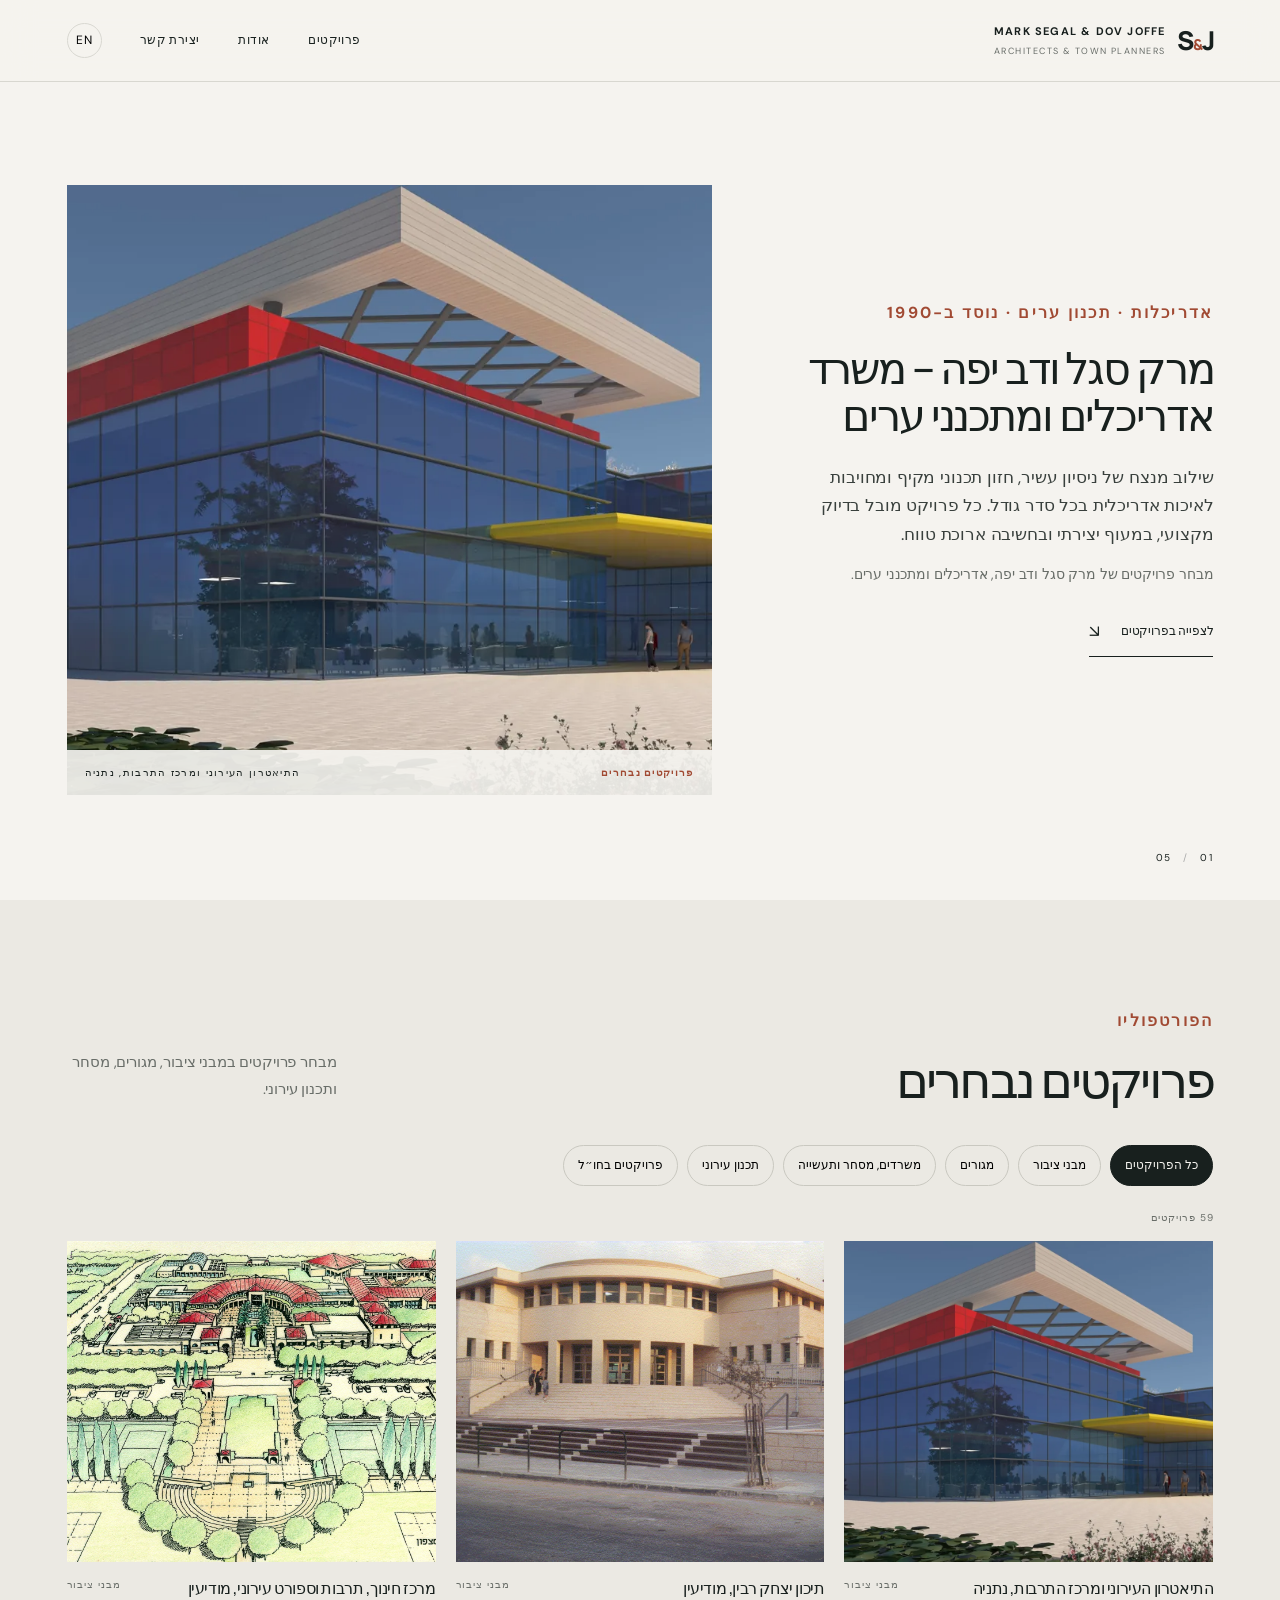
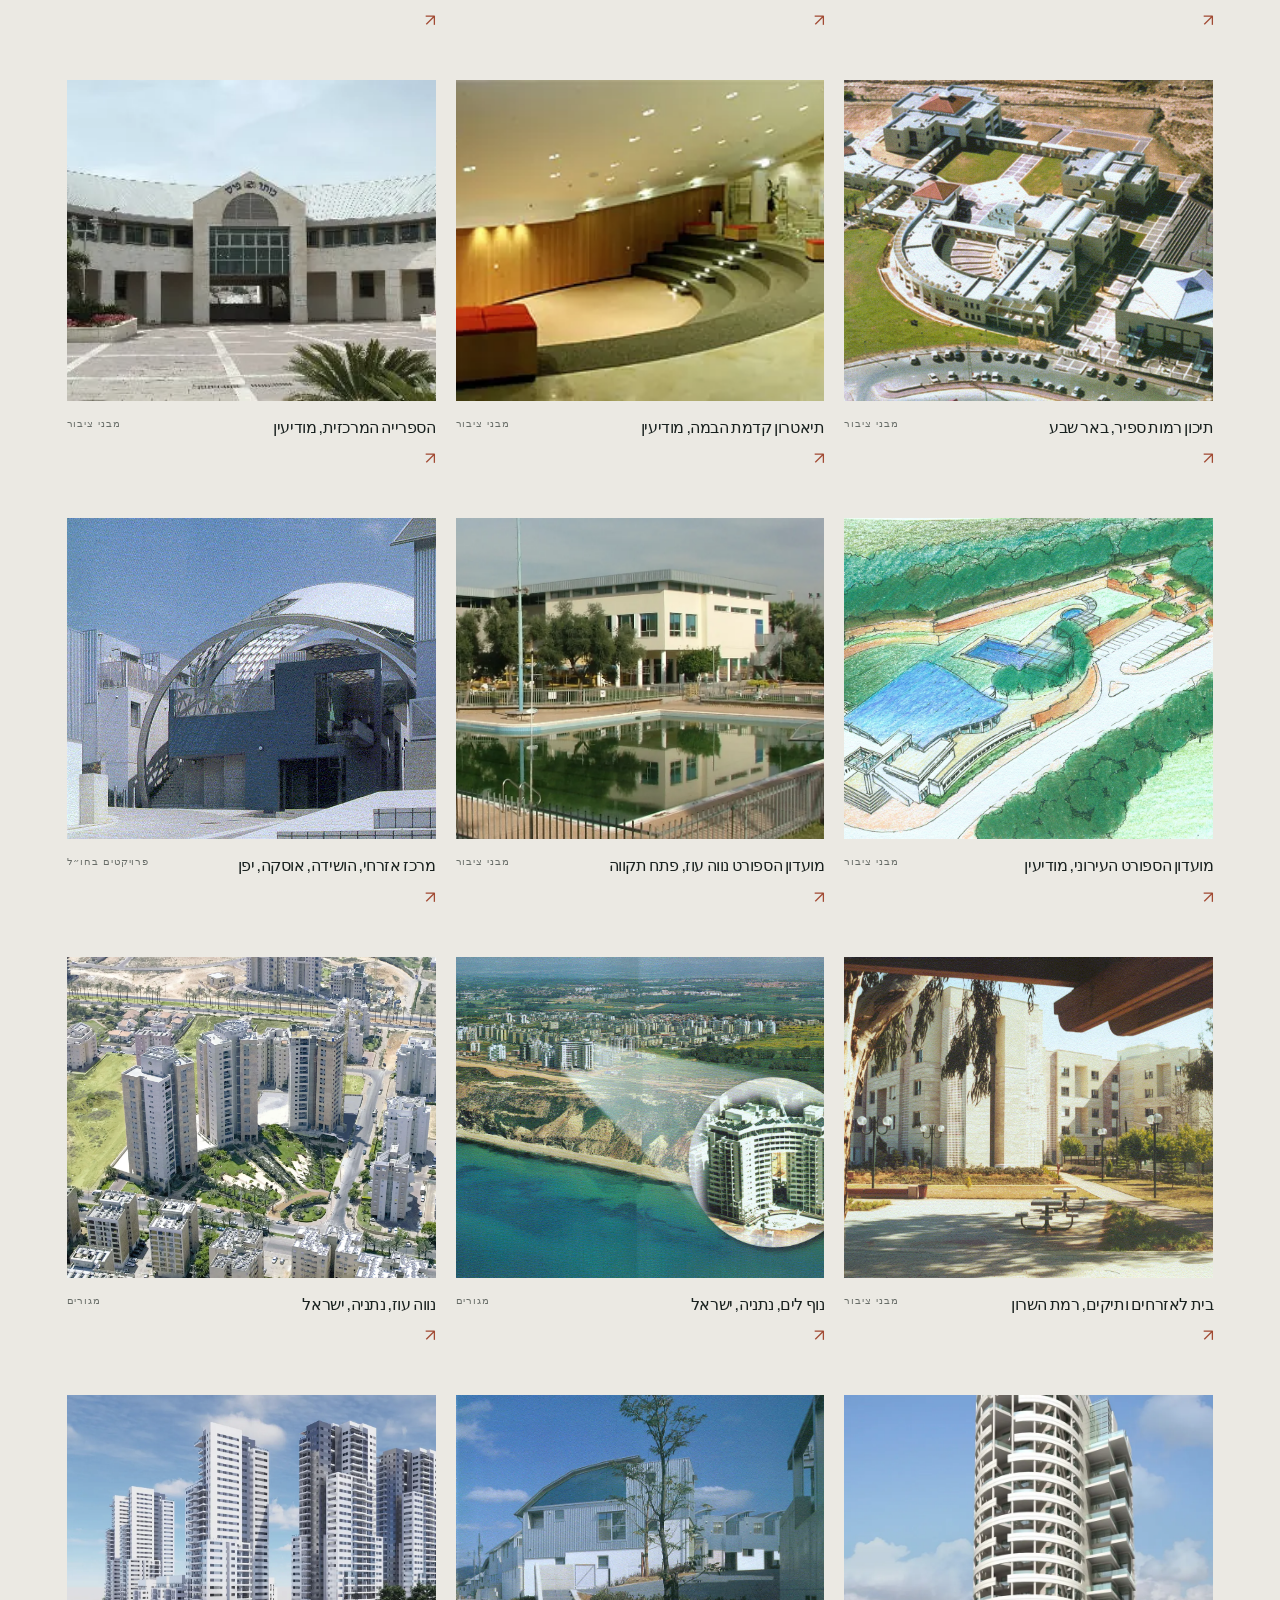
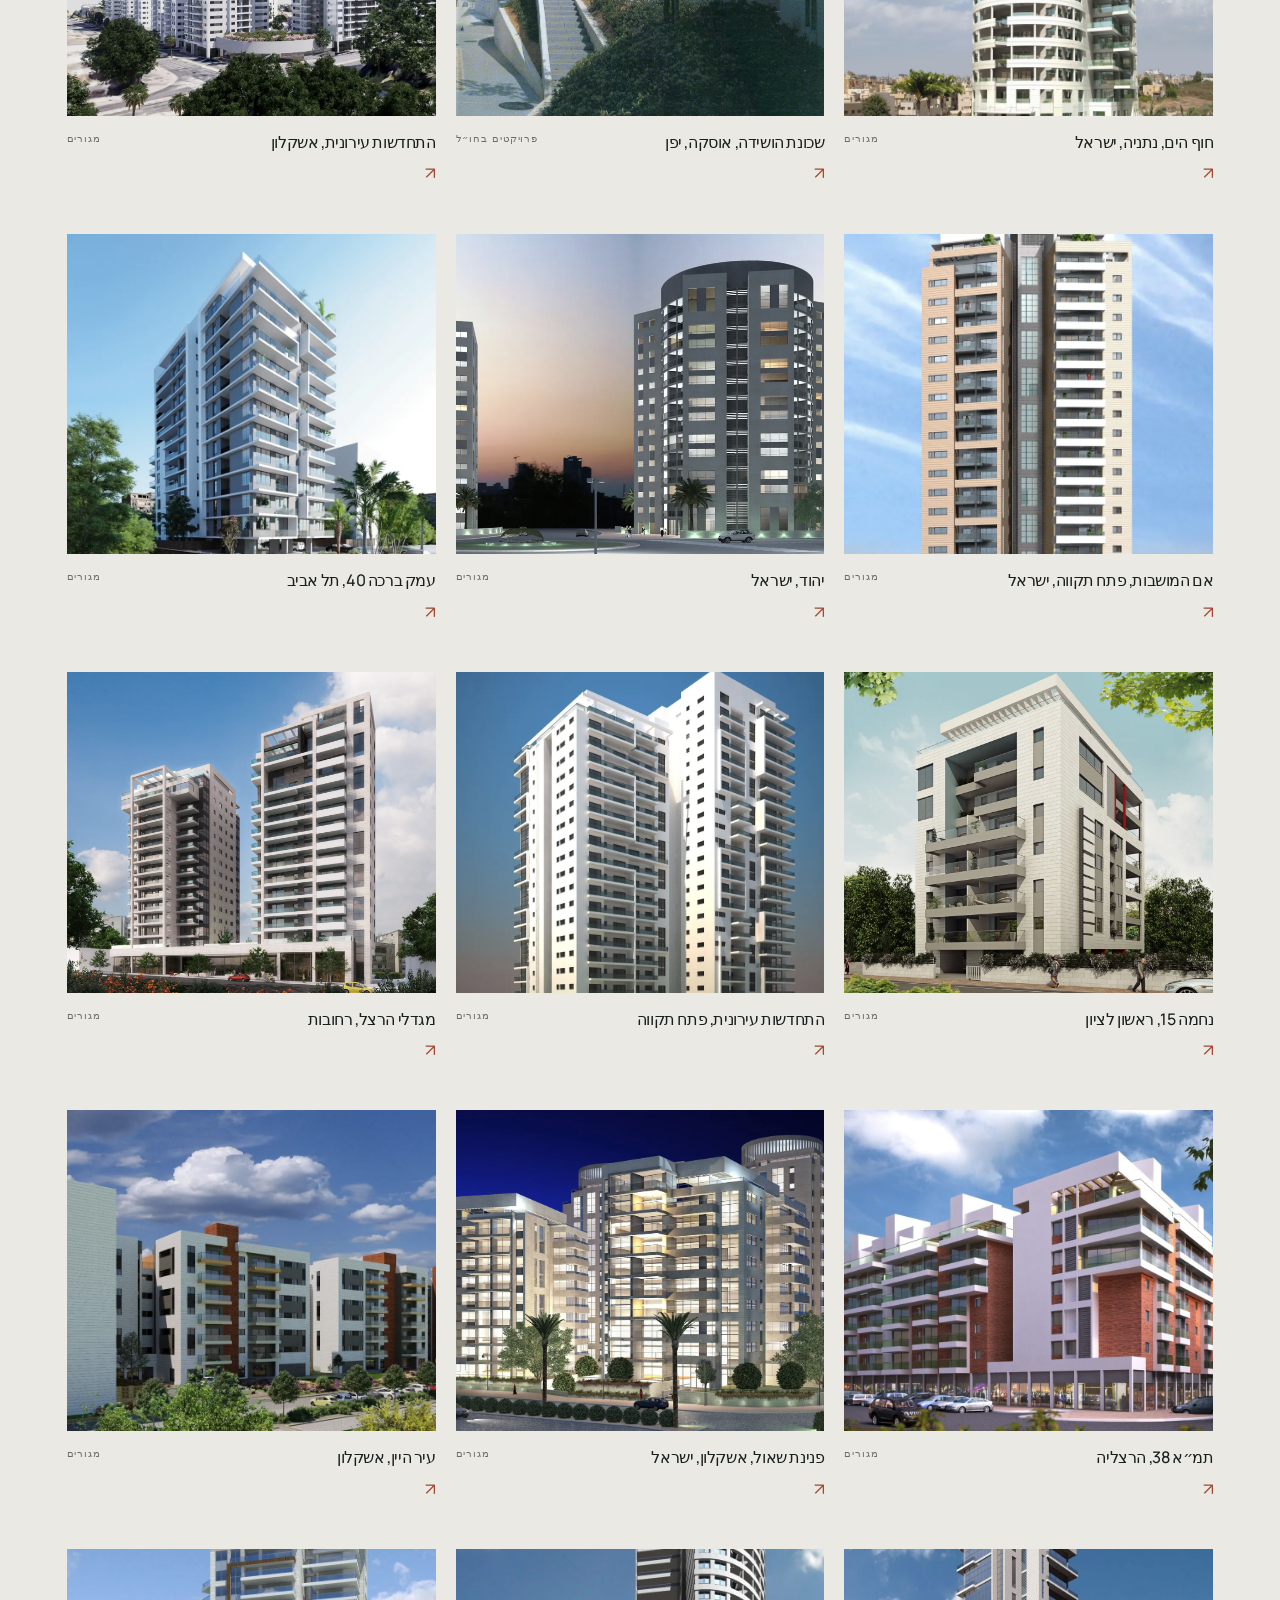
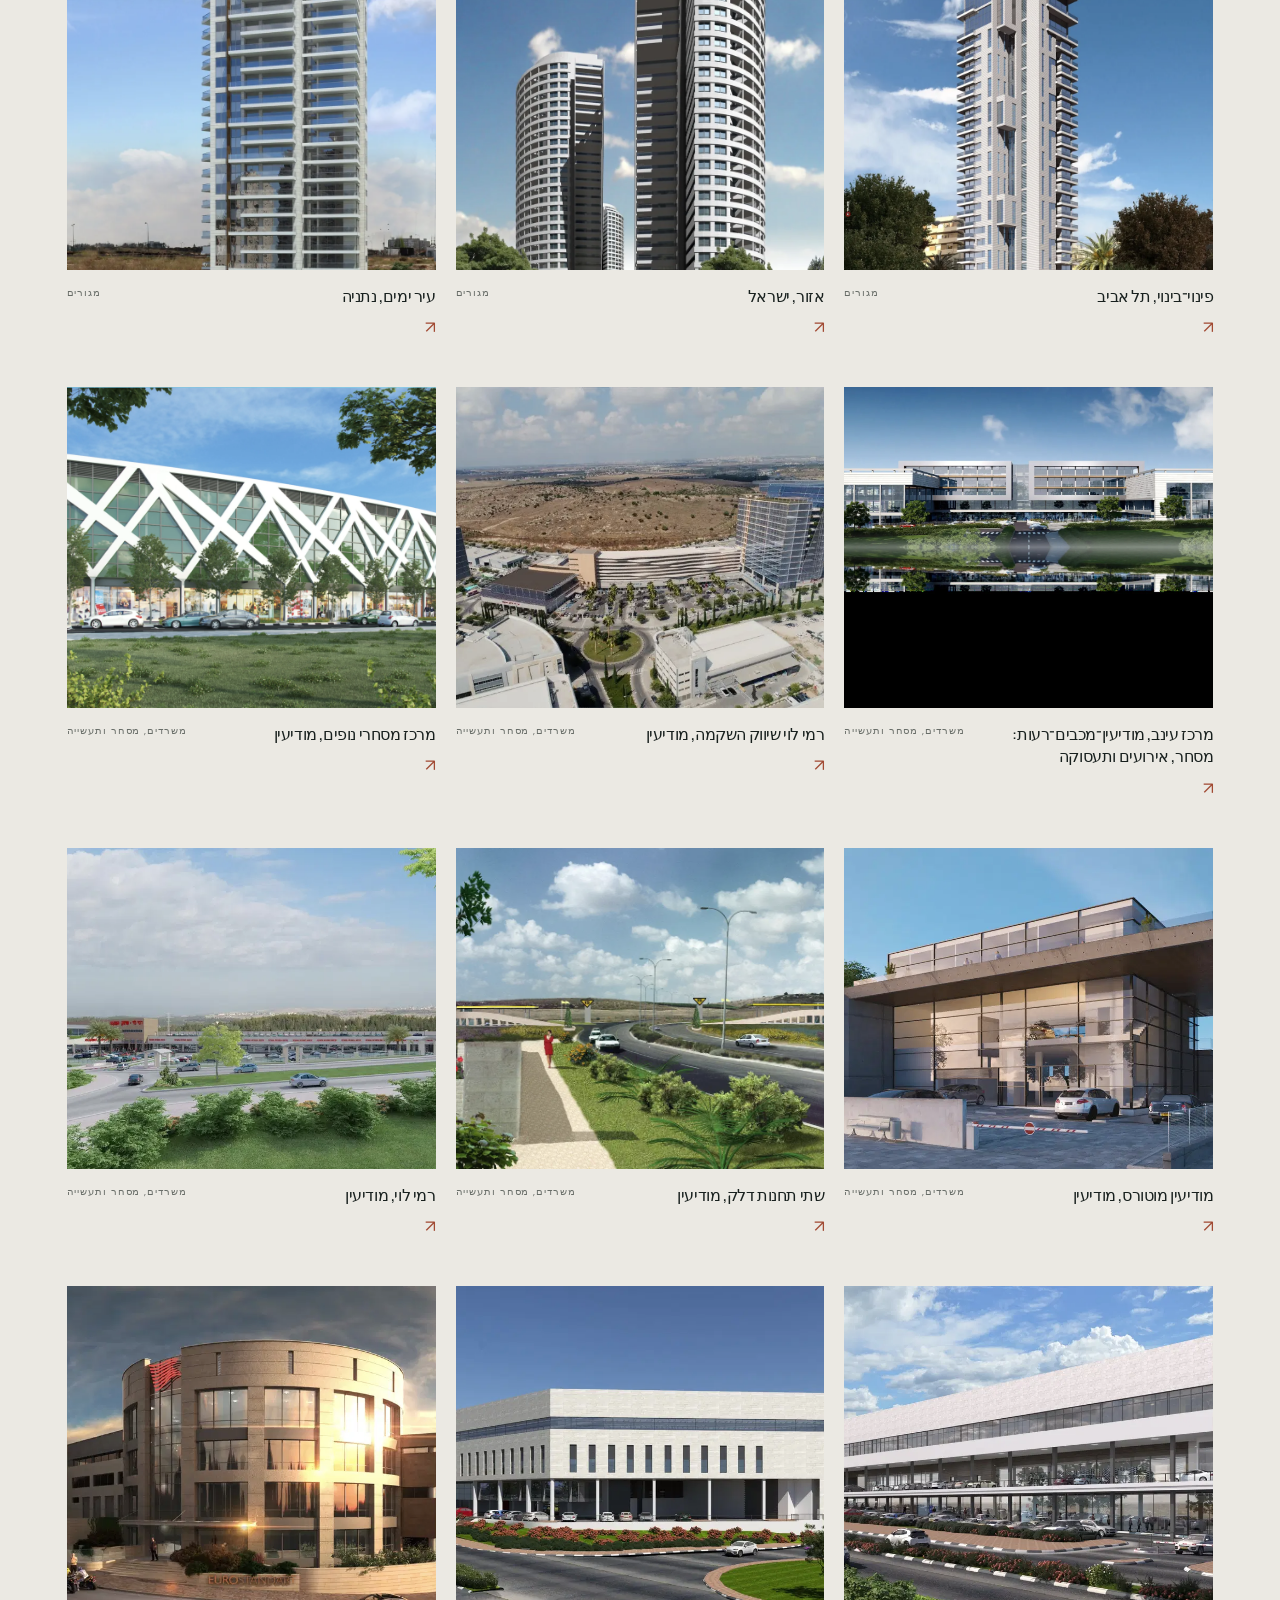
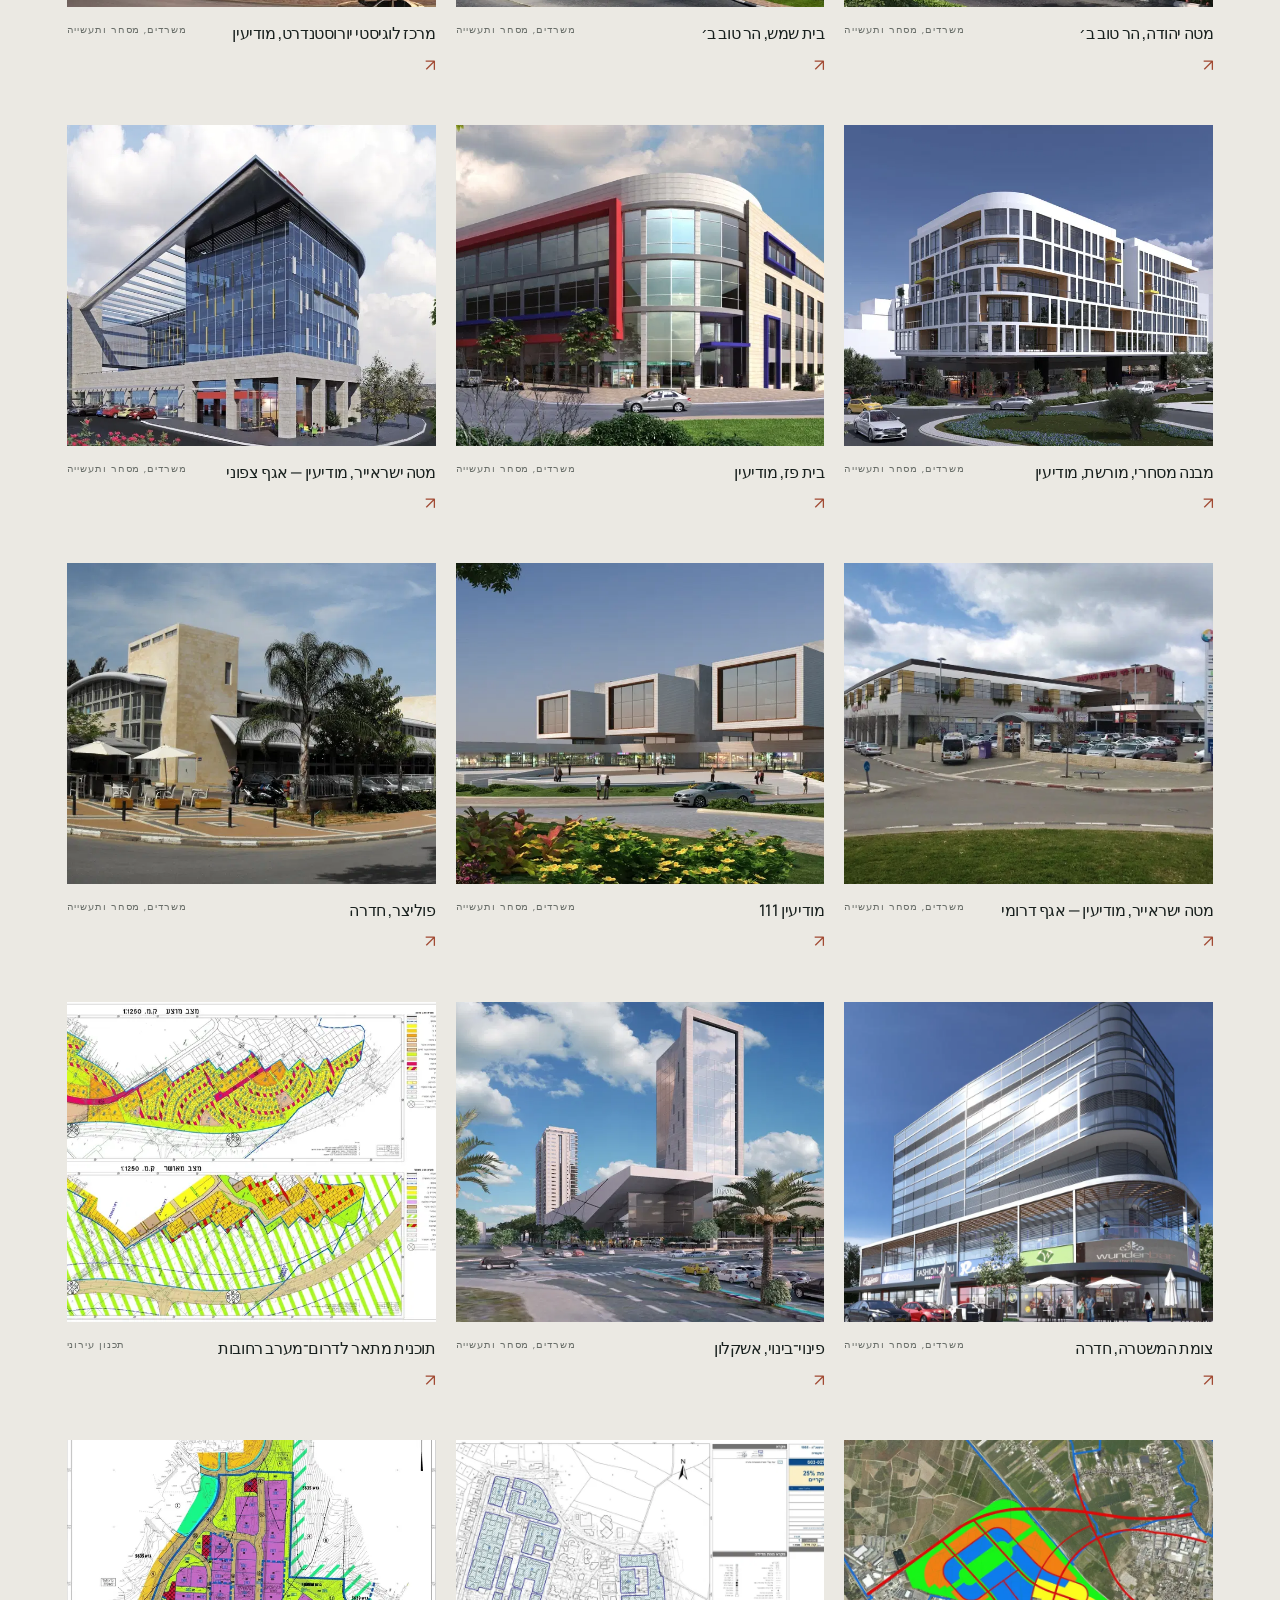
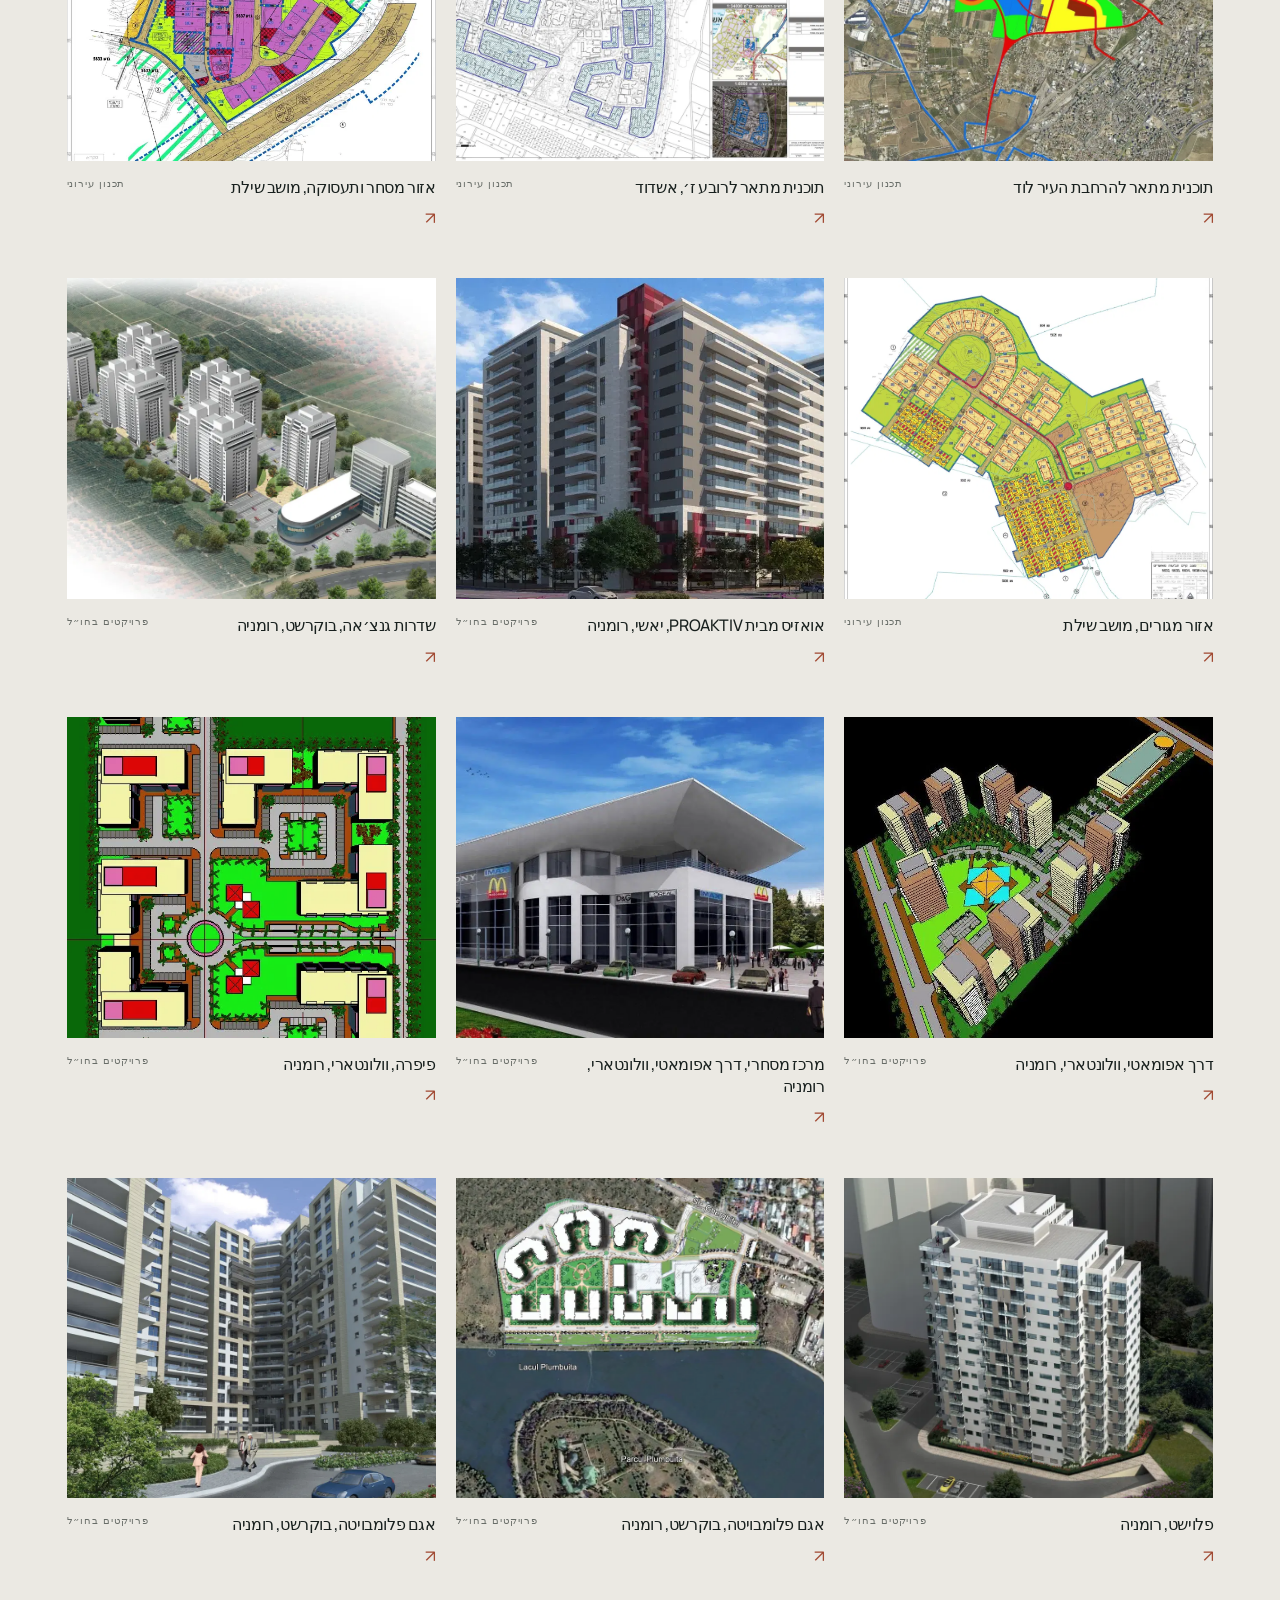
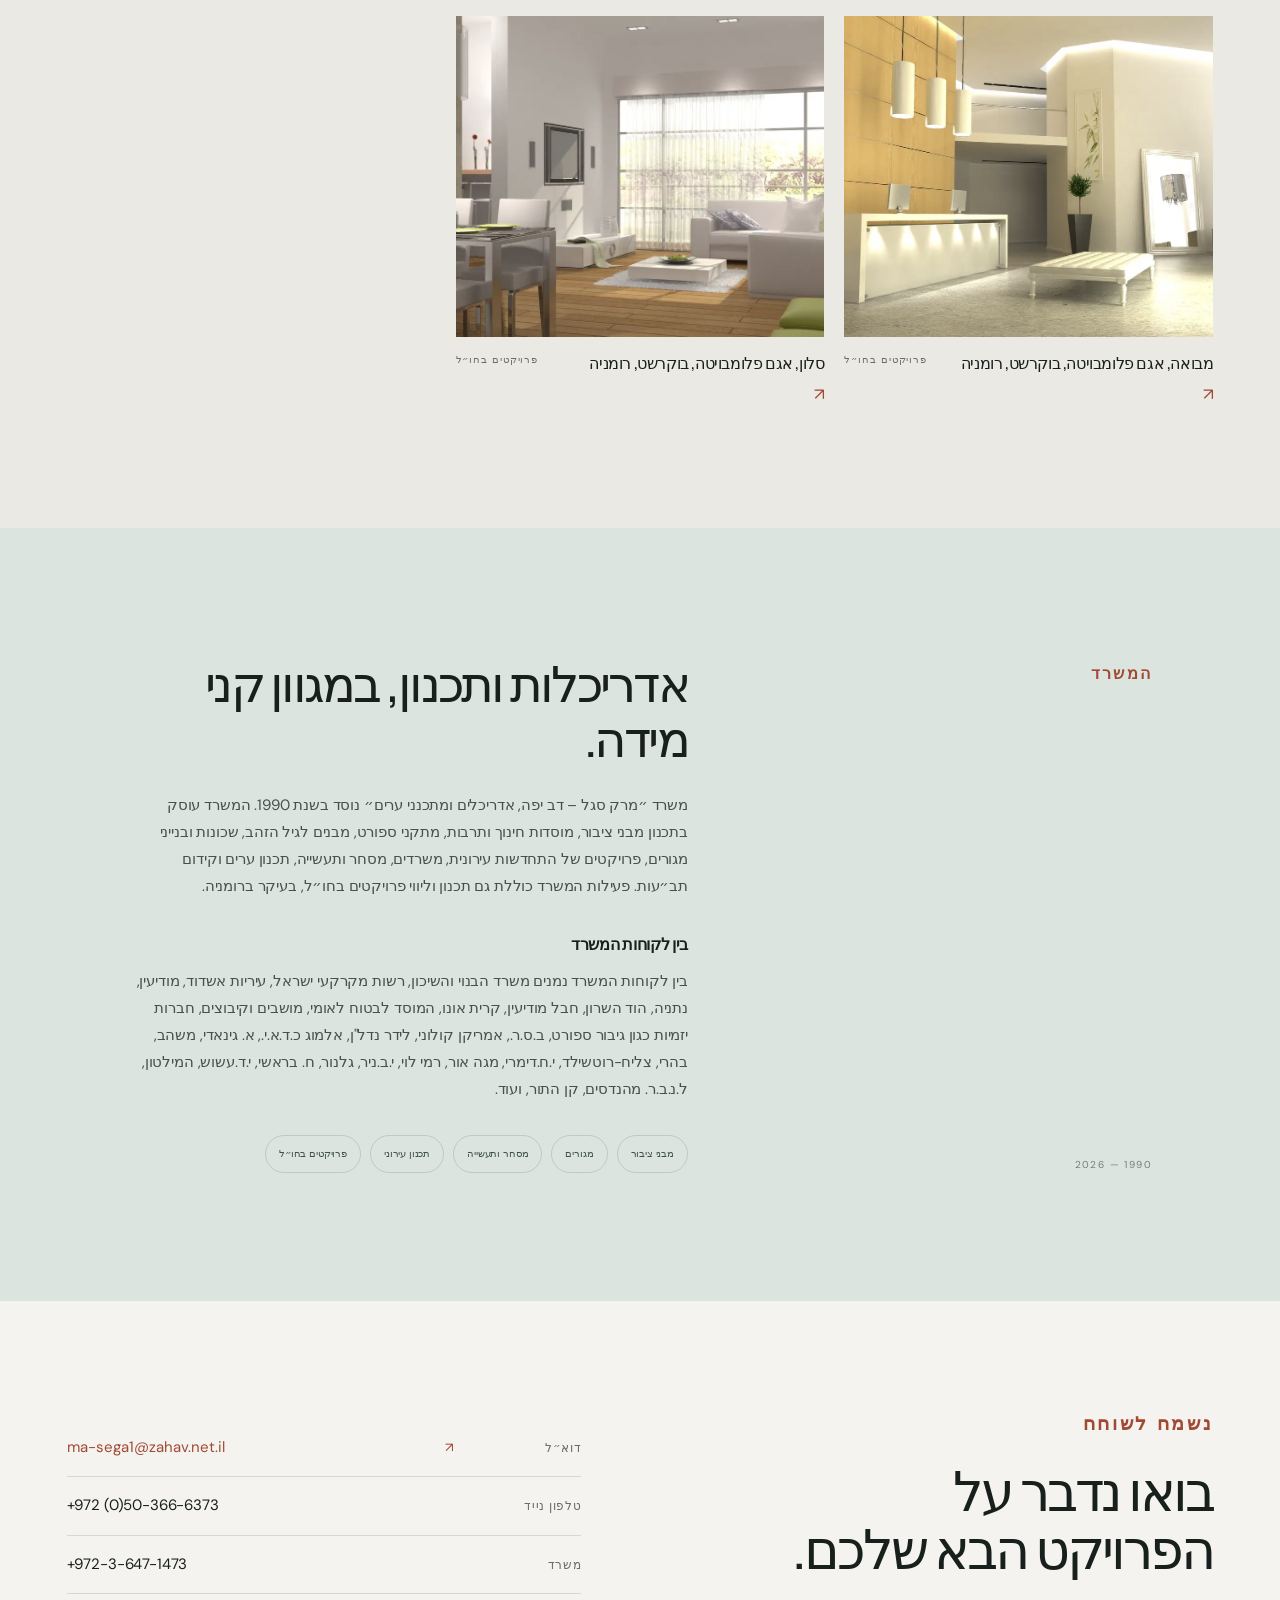
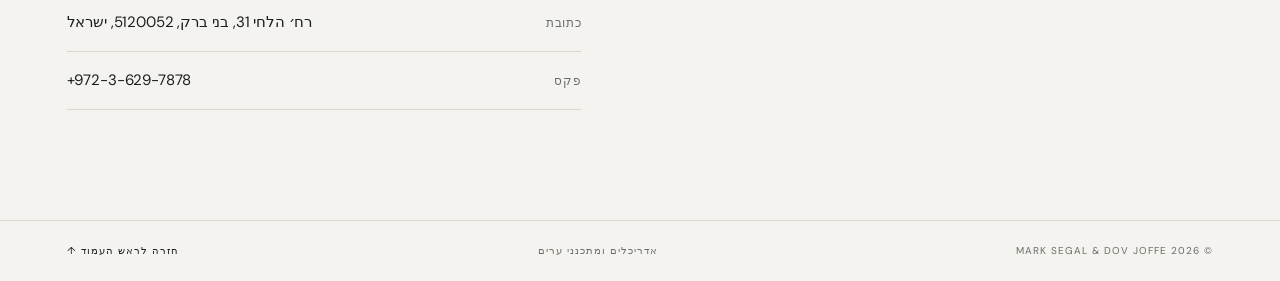
==== commit c42ebaa3: "Localize project titles in Hebrew Co-authored-by: Copilot <223556219+Copilot@users.noreply.github.co" ====
--- a/index.html
+++ b/index.html
@@ -9,7 +9,7 @@
   <link rel="canonical" href="https://www.segal-joffe-architects.com/">
   <link rel="alternate" hreflang="he" href="https://www.segal-joffe-architects.com/">
   <link rel="alternate" hreflang="en" href="https://www.segal-joffe-architects.com/en/">
-  <link rel="alternate" hreflang="x-default" href="https://www.segal-joffe-architects.com/en/">
+  <link rel="alternate" hreflang="x-default" href="https://www.segal-joffe-architects.com/">
   <meta property="og:type" content="website">
   <meta property="og:site_name" content="Mark Segal &amp; Dov Joffe Architects &amp; Town Planners">
   <meta id="ogTitle" property="og:title" content="סגל ויפה | אדריכלים ומתכנני ערים בישראל">
@@ -59,15 +59,14 @@
     <section class="hero" aria-labelledby="heroTitle">
       <div class="hero-copy">
         <p class="eyebrow" data-copy="hero.eyebrow">אדריכלות · תכנון ערים · נוסד ב-1990</p>
-        <h1 id="heroTitle" data-copy="hero.title">מתכננים את המרחב,
-בונים את העתיד.</h1>
+        <h1 id="heroTitle" data-copy="hero.title">מרק סגל ודב יפה – משרד אדריכלים ומתכנני ערים</h1>
         <p class="hero-statement" data-copy="hero.statement">שילוב מנצח של ניסיון עשיר, חזון תכנוני מקיף ומחויבות לאיכות אדריכלית בכל סדר גודל. כל פרויקט מובל בדיוק מקצועי, במעוף יצירתי ובחשיבה ארוכת טווח.</p>
         <p class="hero-intro" data-copy="hero.intro">מבחר פרויקטים של מרק סגל ודב יפה, אדריכלים ומתכנני ערים.</p>
         <a class="text-link" href="#work"><span data-copy="hero.explore">לצפייה בפרויקטים</span><span aria-hidden="true">↘</span></a>
       </div>
       <div class="hero-image-wrap">
         <img id="heroImage" class="hero-image" src="assets/projects/caf3e481e89069c7.webp" alt="פרויקט אדריכלי נבחר">
-        <div class="hero-image-note"><span data-copy="hero.selectedWork">פרויקטים נבחרים</span><span id="heroCaption">Netanya Municipal Theatre and Cultural Centre</span></div>
+        <div class="hero-image-note"><span data-copy="hero.selectedWork">פרויקטים נבחרים</span><span id="heroCaption">התיאטרון העירוני ומרכז התרבות, נתניה</span></div>
       </div>
       <div class="hero-index">01 <span>/</span> 05</div>
     </section>
@@ -88,16 +87,16 @@
       <div id="projectCount" class="project-count" aria-live="polite">מבחר פרויקטים</div>
       <div id="projectGrid" class="project-grid">
         <article class="project-card">
-          <div class="project-media"><img loading="lazy" src="assets/projects/caf3e481e89069c7.webp" alt="Netanya Municipal Theatre and Cultural Centre"></div>
-          <div class="project-info"><div><h3>Netanya Municipal Theatre and Cultural Centre</h3></div><span class="project-category">מבני ציבור</span></div>
+          <div class="project-media"><img loading="lazy" src="assets/projects/caf3e481e89069c7.webp" alt="התיאטרון העירוני ומרכז התרבות, נתניה"></div>
+          <div class="project-info"><div><h3>התיאטרון העירוני ומרכז התרבות, נתניה</h3></div><span class="project-category">מבני ציבור</span></div>
         </article>
         <article class="project-card">
-          <div class="project-media"><img loading="lazy" src="assets/projects/1389b392e5342f5d.webp" alt="Yzhak Rabin High School, Modiin"></div>
-          <div class="project-info"><div><h3>Yzhak Rabin High School, Modiin</h3></div><span class="project-category">מבני ציבור</span></div>
+          <div class="project-media"><img loading="lazy" src="assets/projects/1389b392e5342f5d.webp" alt="תיכון יצחק רבין, מודיעין"></div>
+          <div class="project-info"><div><h3>תיכון יצחק רבין, מודיעין</h3></div><span class="project-category">מבני ציבור</span></div>
         </article>
         <article class="project-card">
-          <div class="project-media"><img loading="lazy" src="assets/projects/e7c5b72b8cd85a47.webp" alt="Modiin City Educational, Cultural &amp; Sport Center"></div>
-          <div class="project-info"><div><h3>Modiin City Educational, Cultural &amp; Sport Center</h3></div><span class="project-category">מבני ציבור</span></div>
+          <div class="project-media"><img loading="lazy" src="assets/projects/e7c5b72b8cd85a47.webp" alt="מרכז חינוך, תרבות וספורט עירוני, מודיעין"></div>
+          <div class="project-info"><div><h3>מרכז חינוך, תרבות וספורט עירוני, מודיעין</h3></div><span class="project-category">מבני ציבור</span></div>
         </article>
       </div>
     </section>
